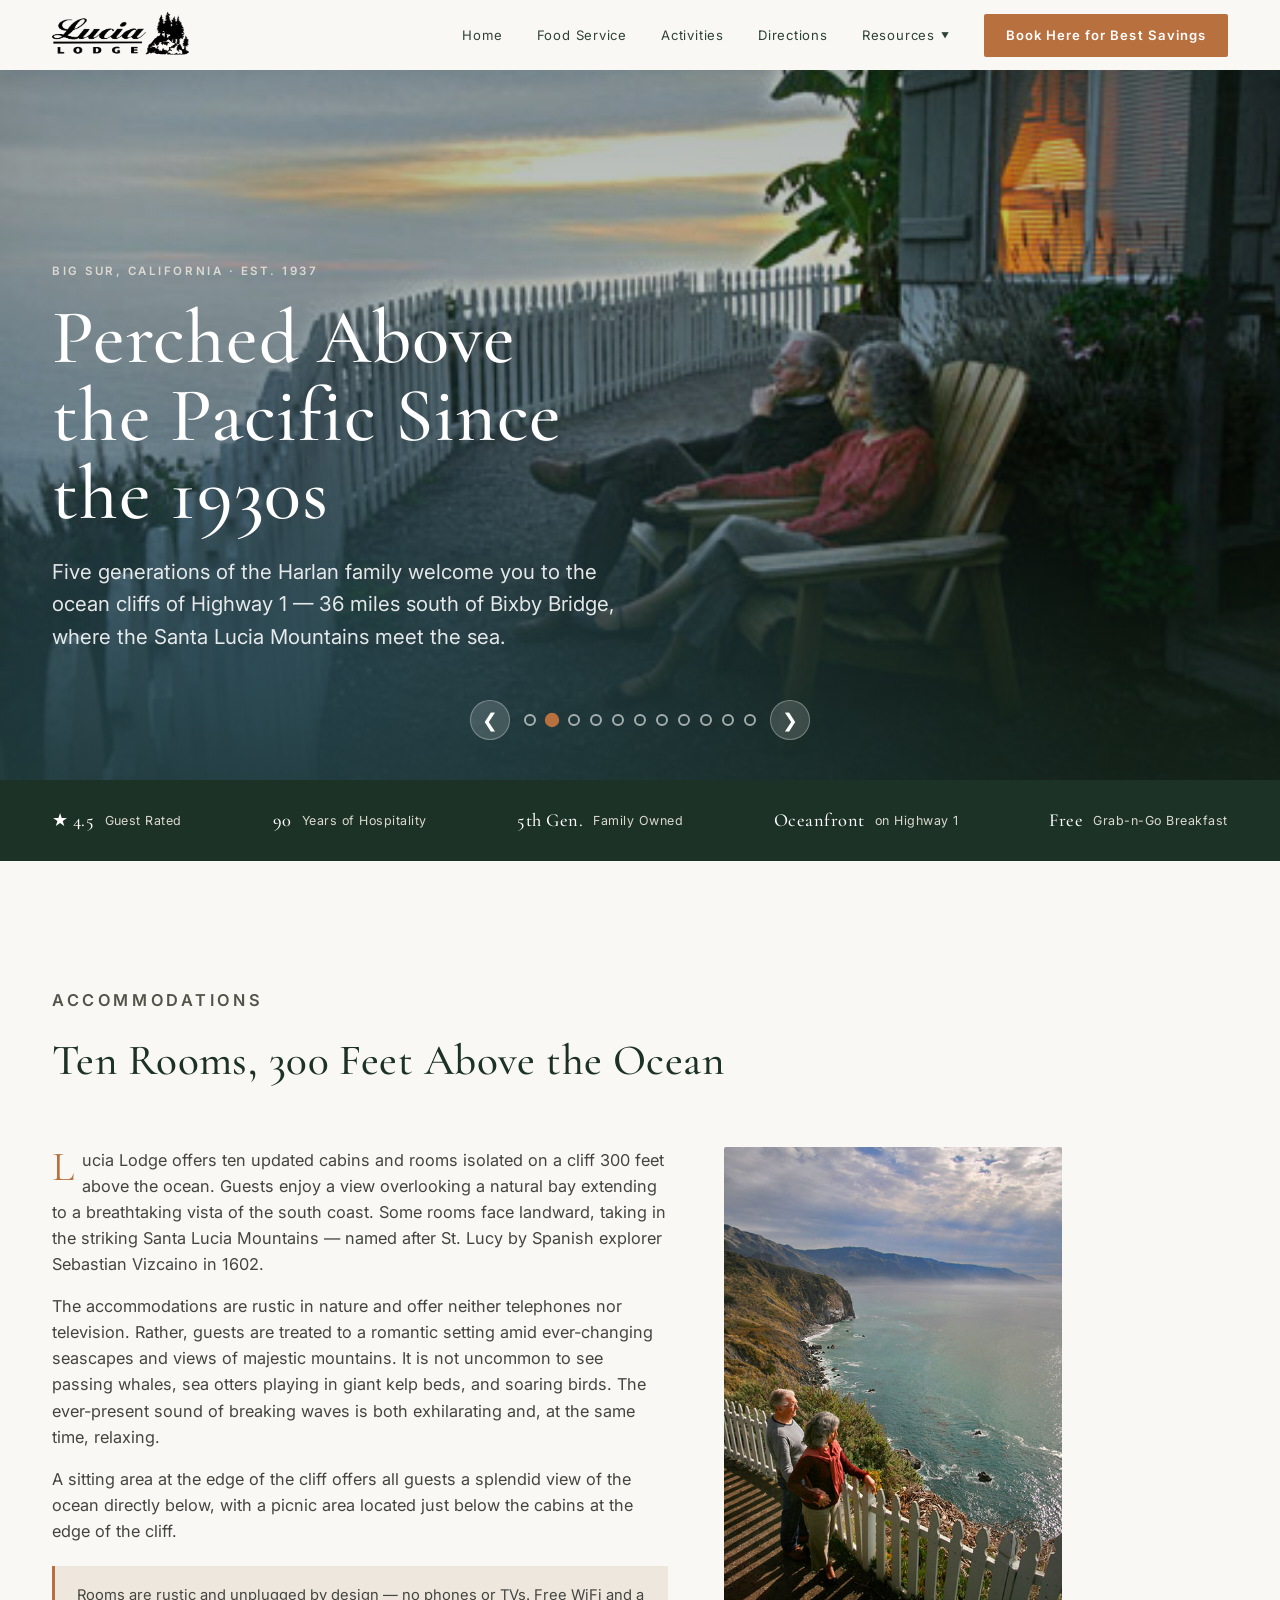
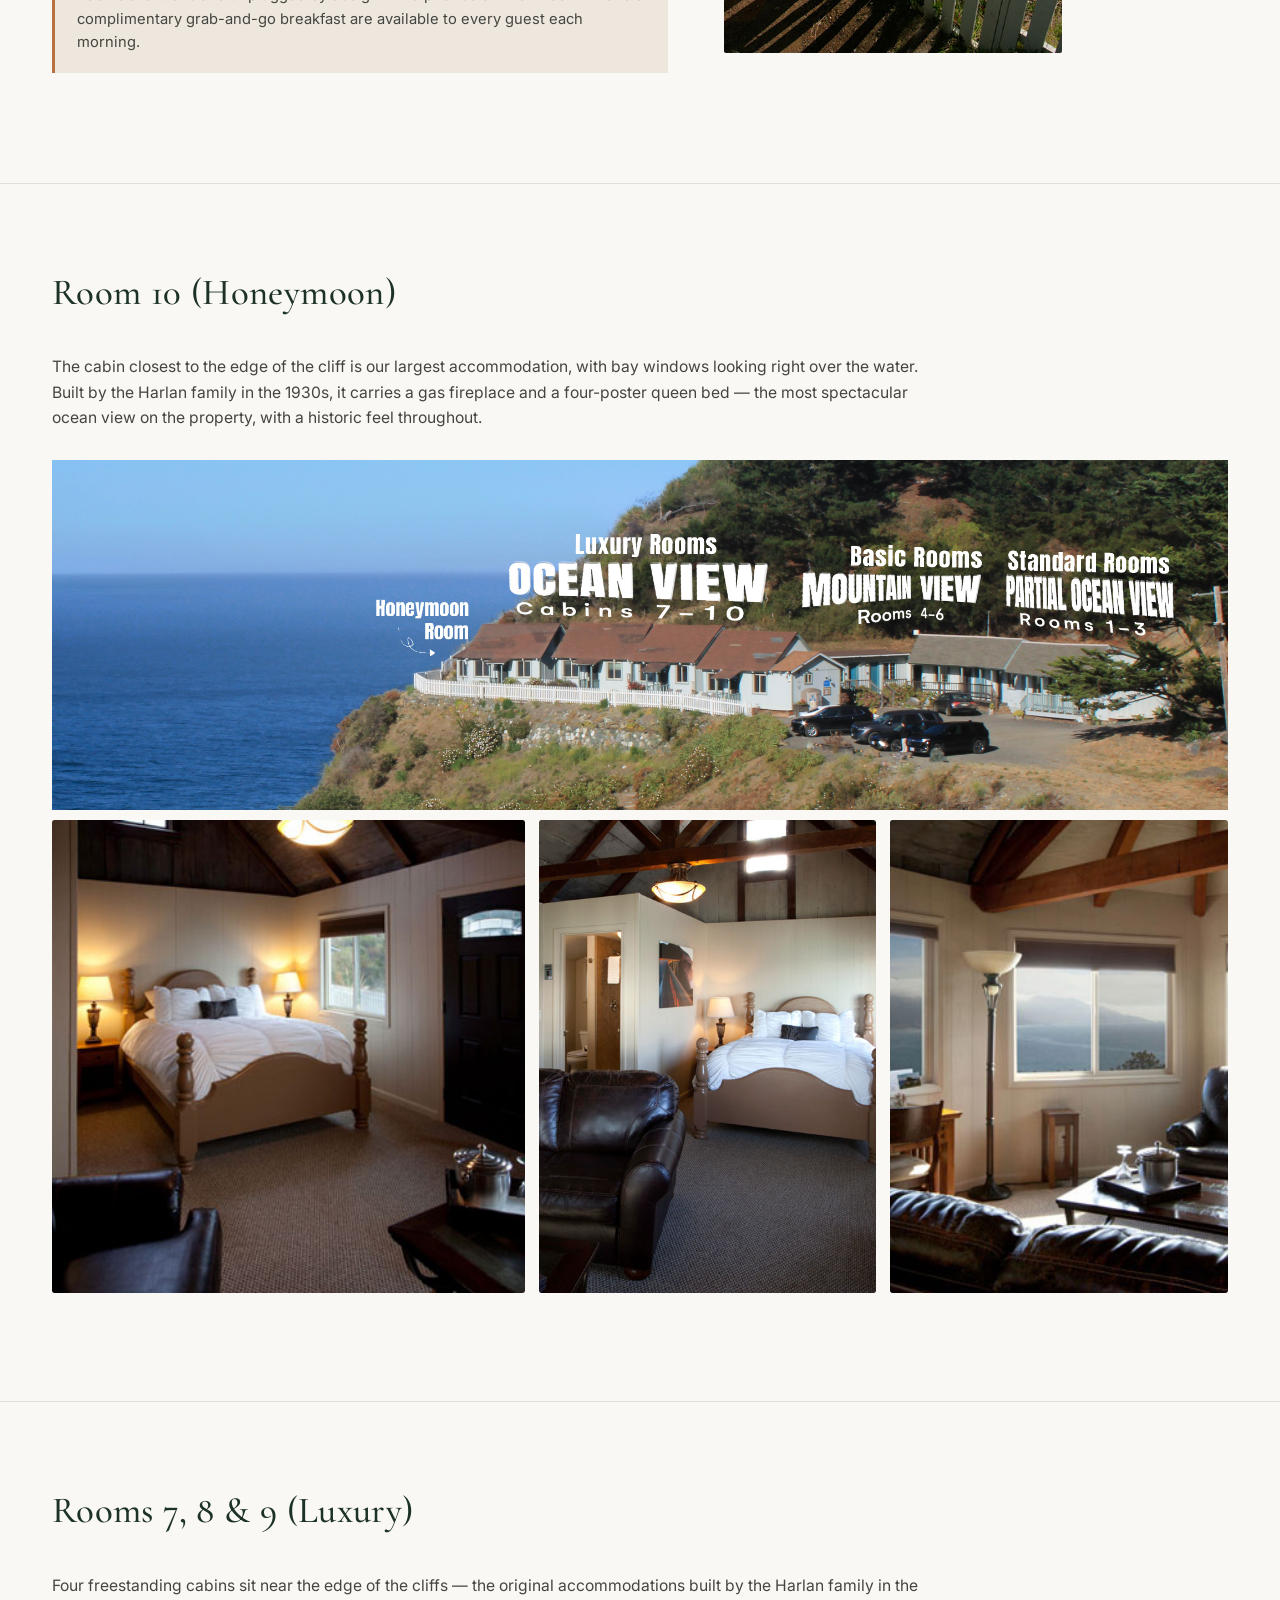
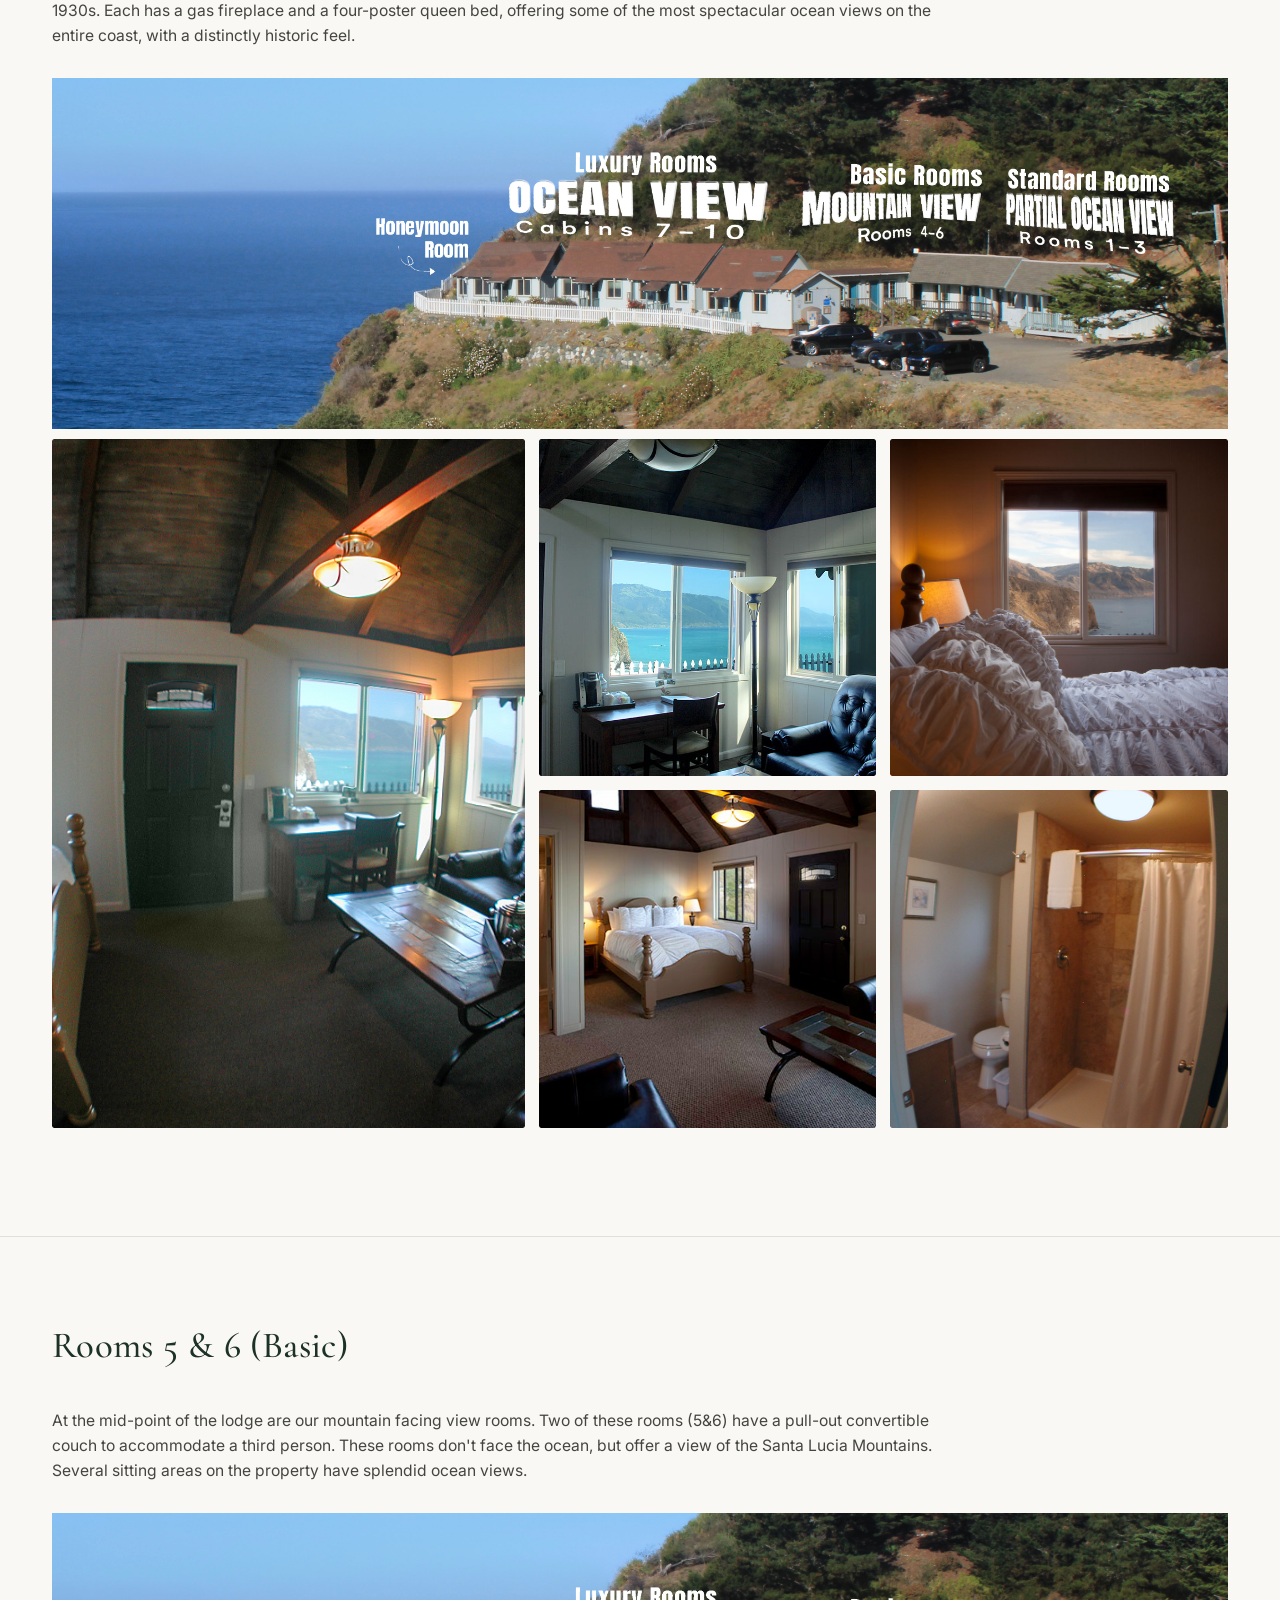
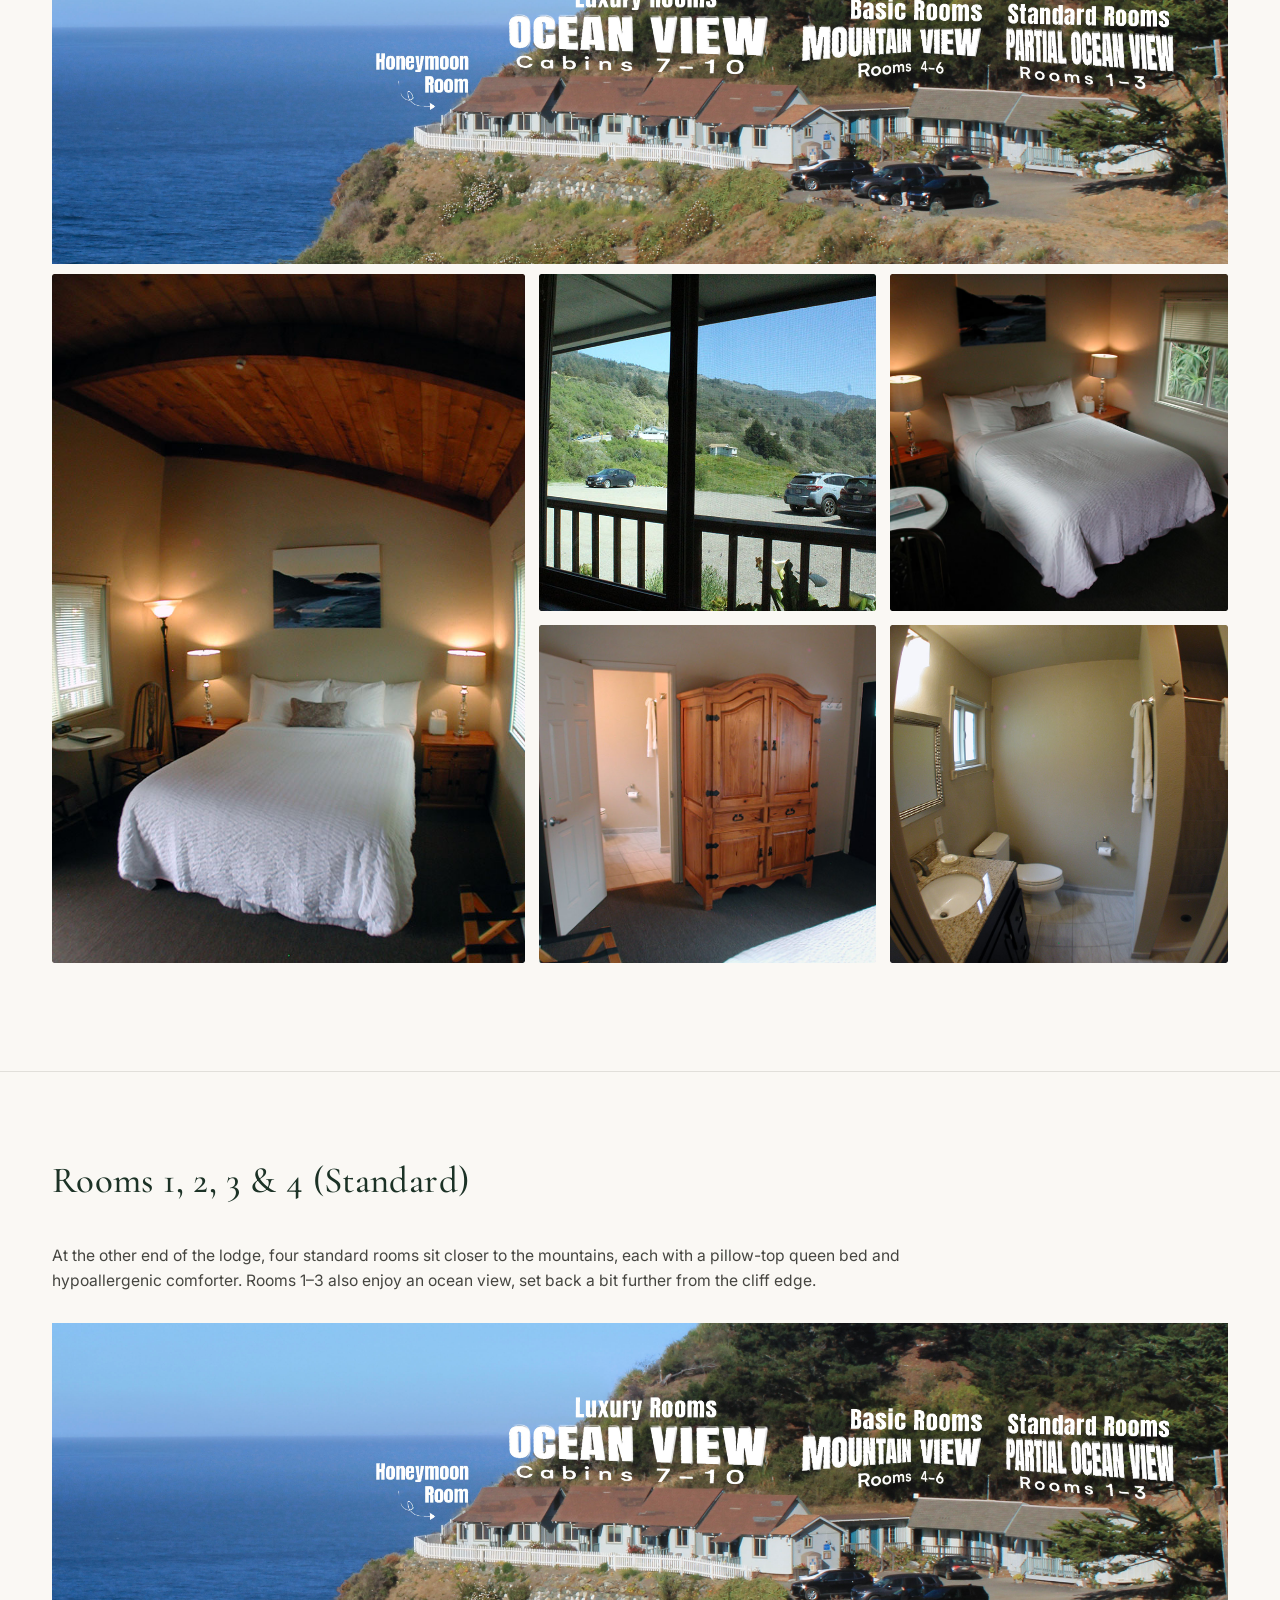
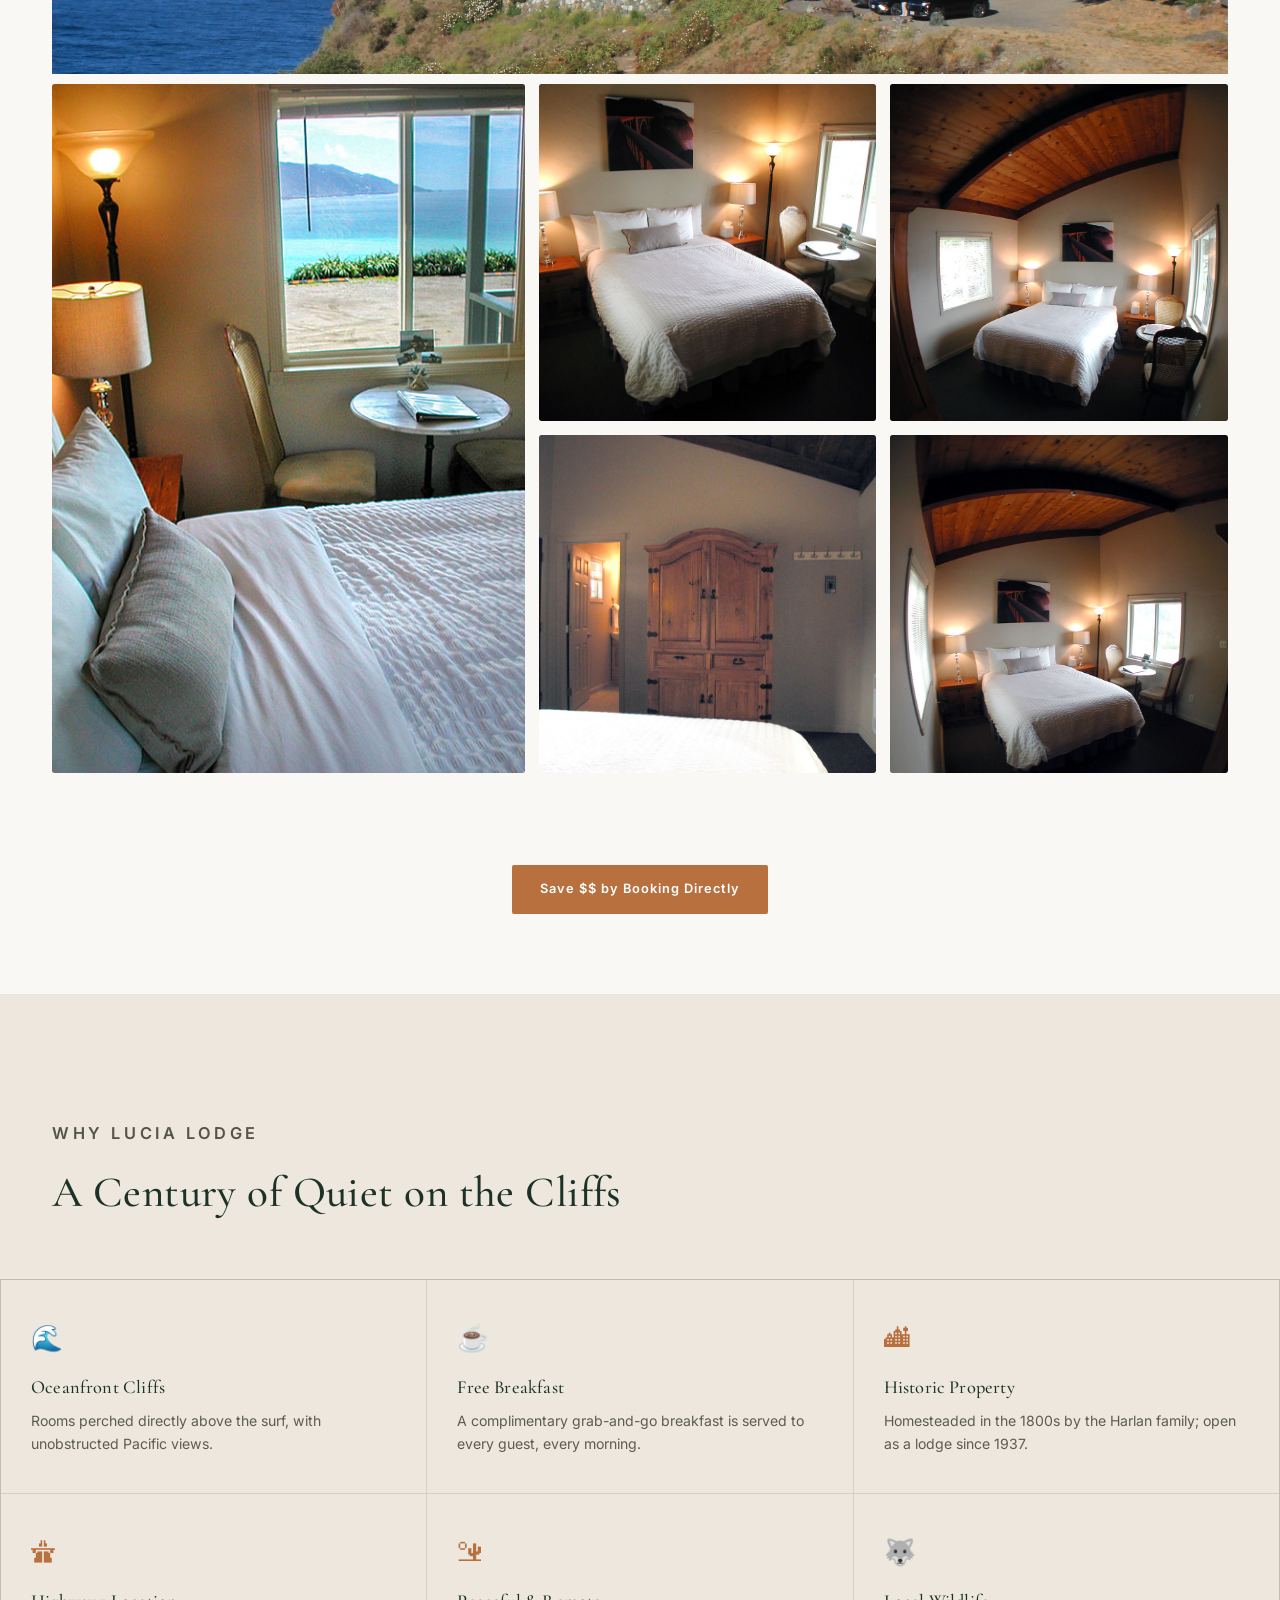
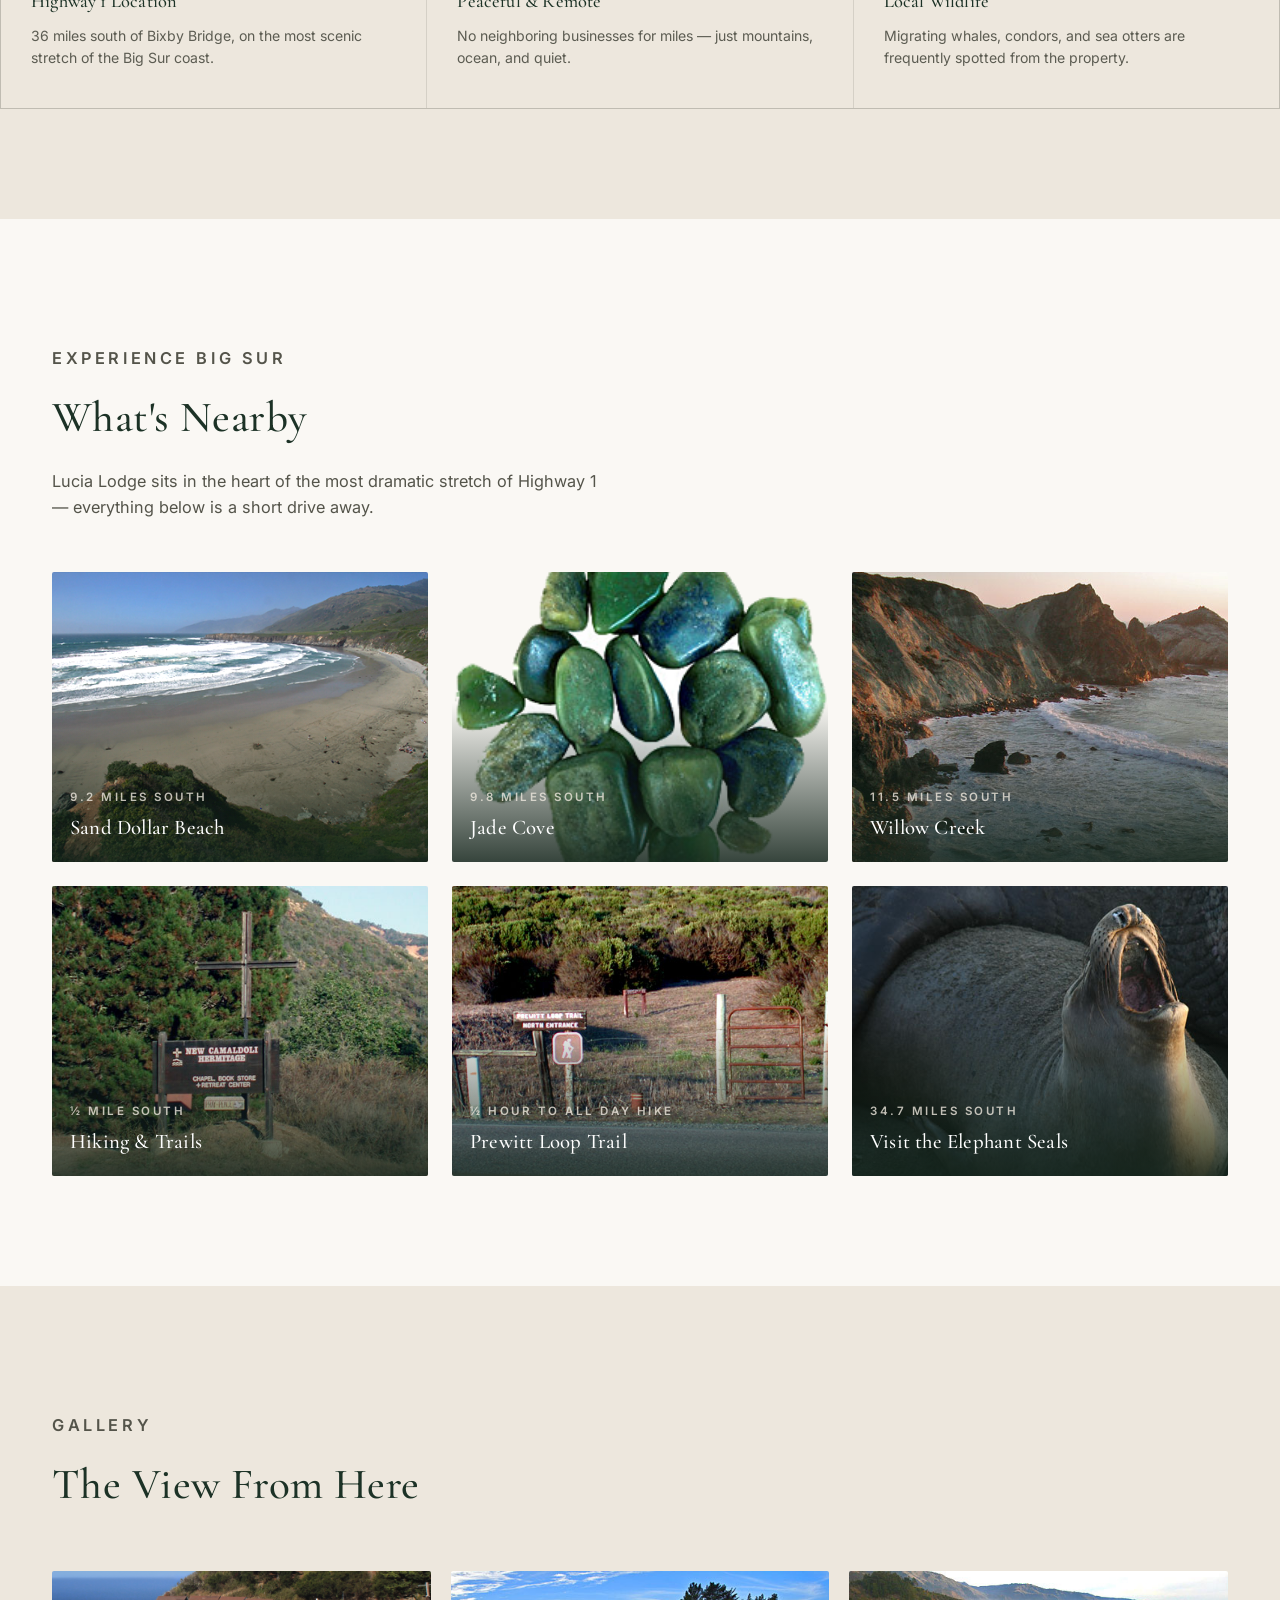
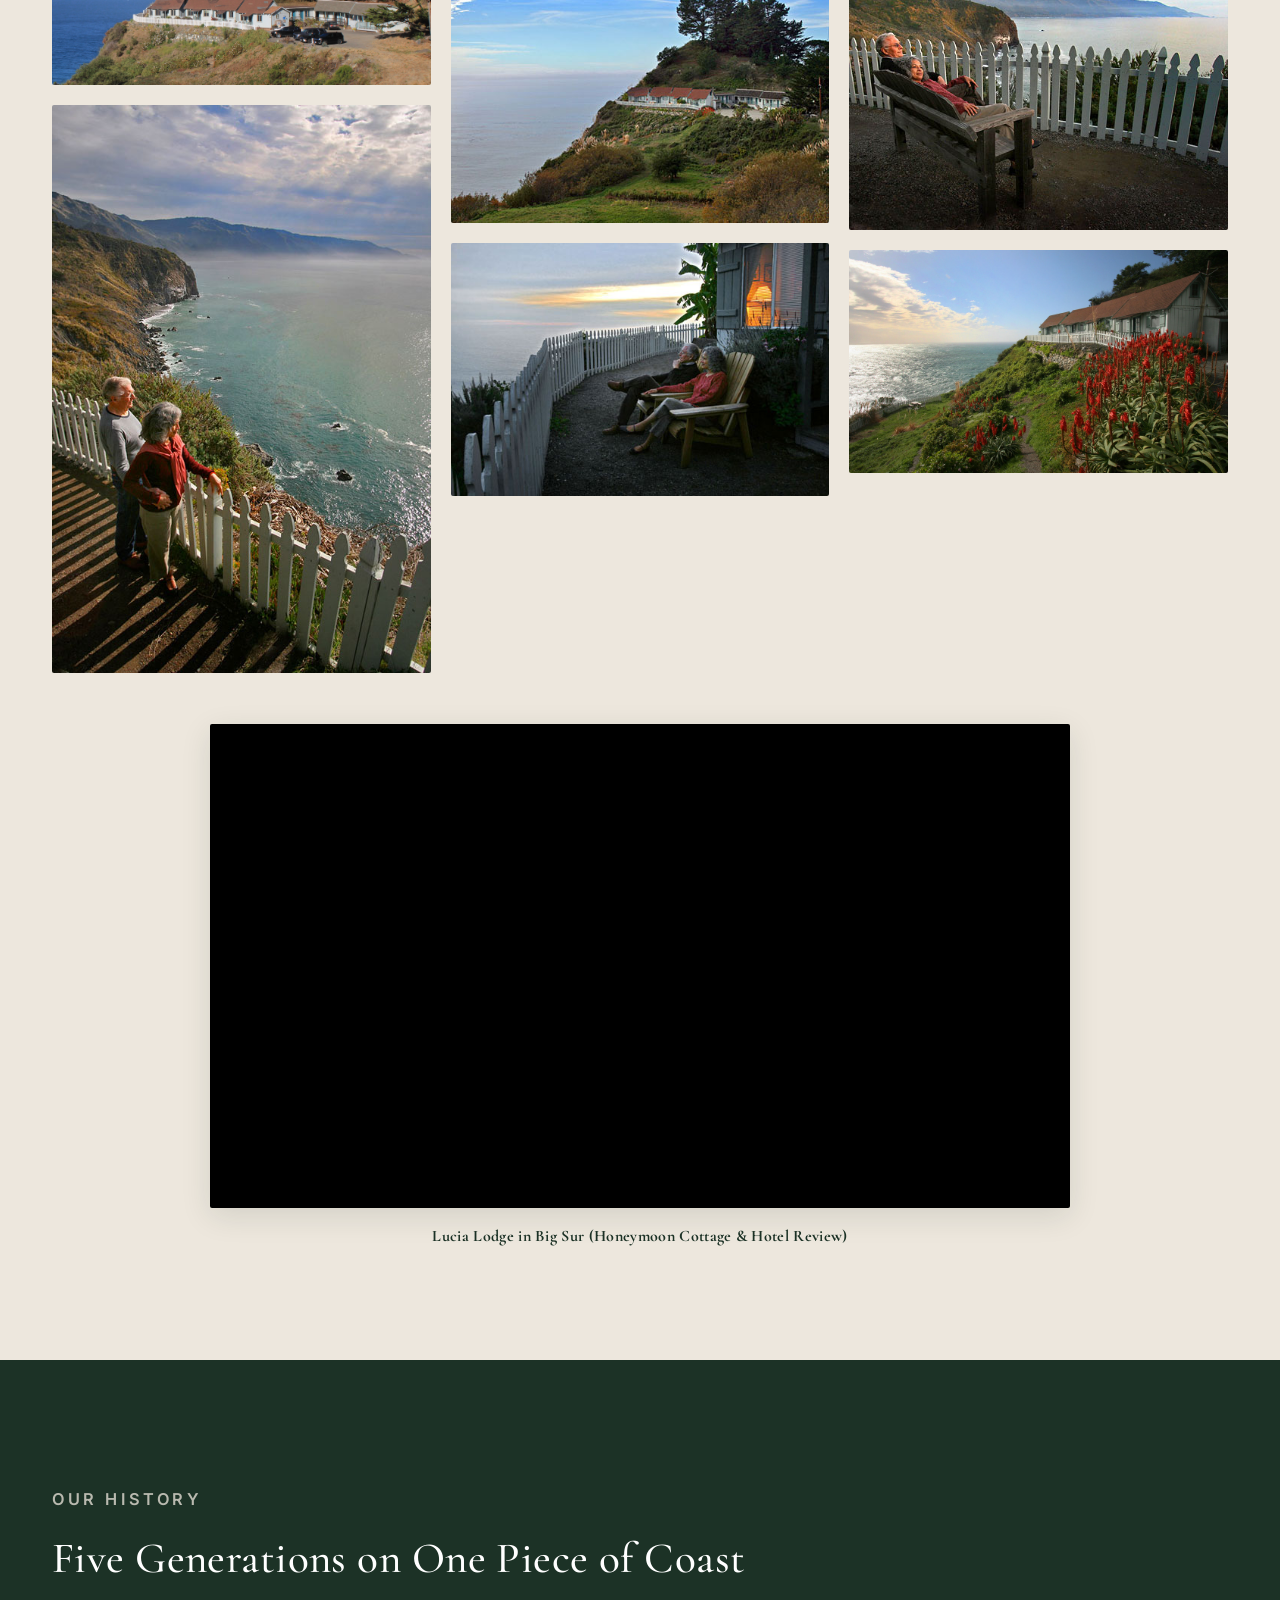
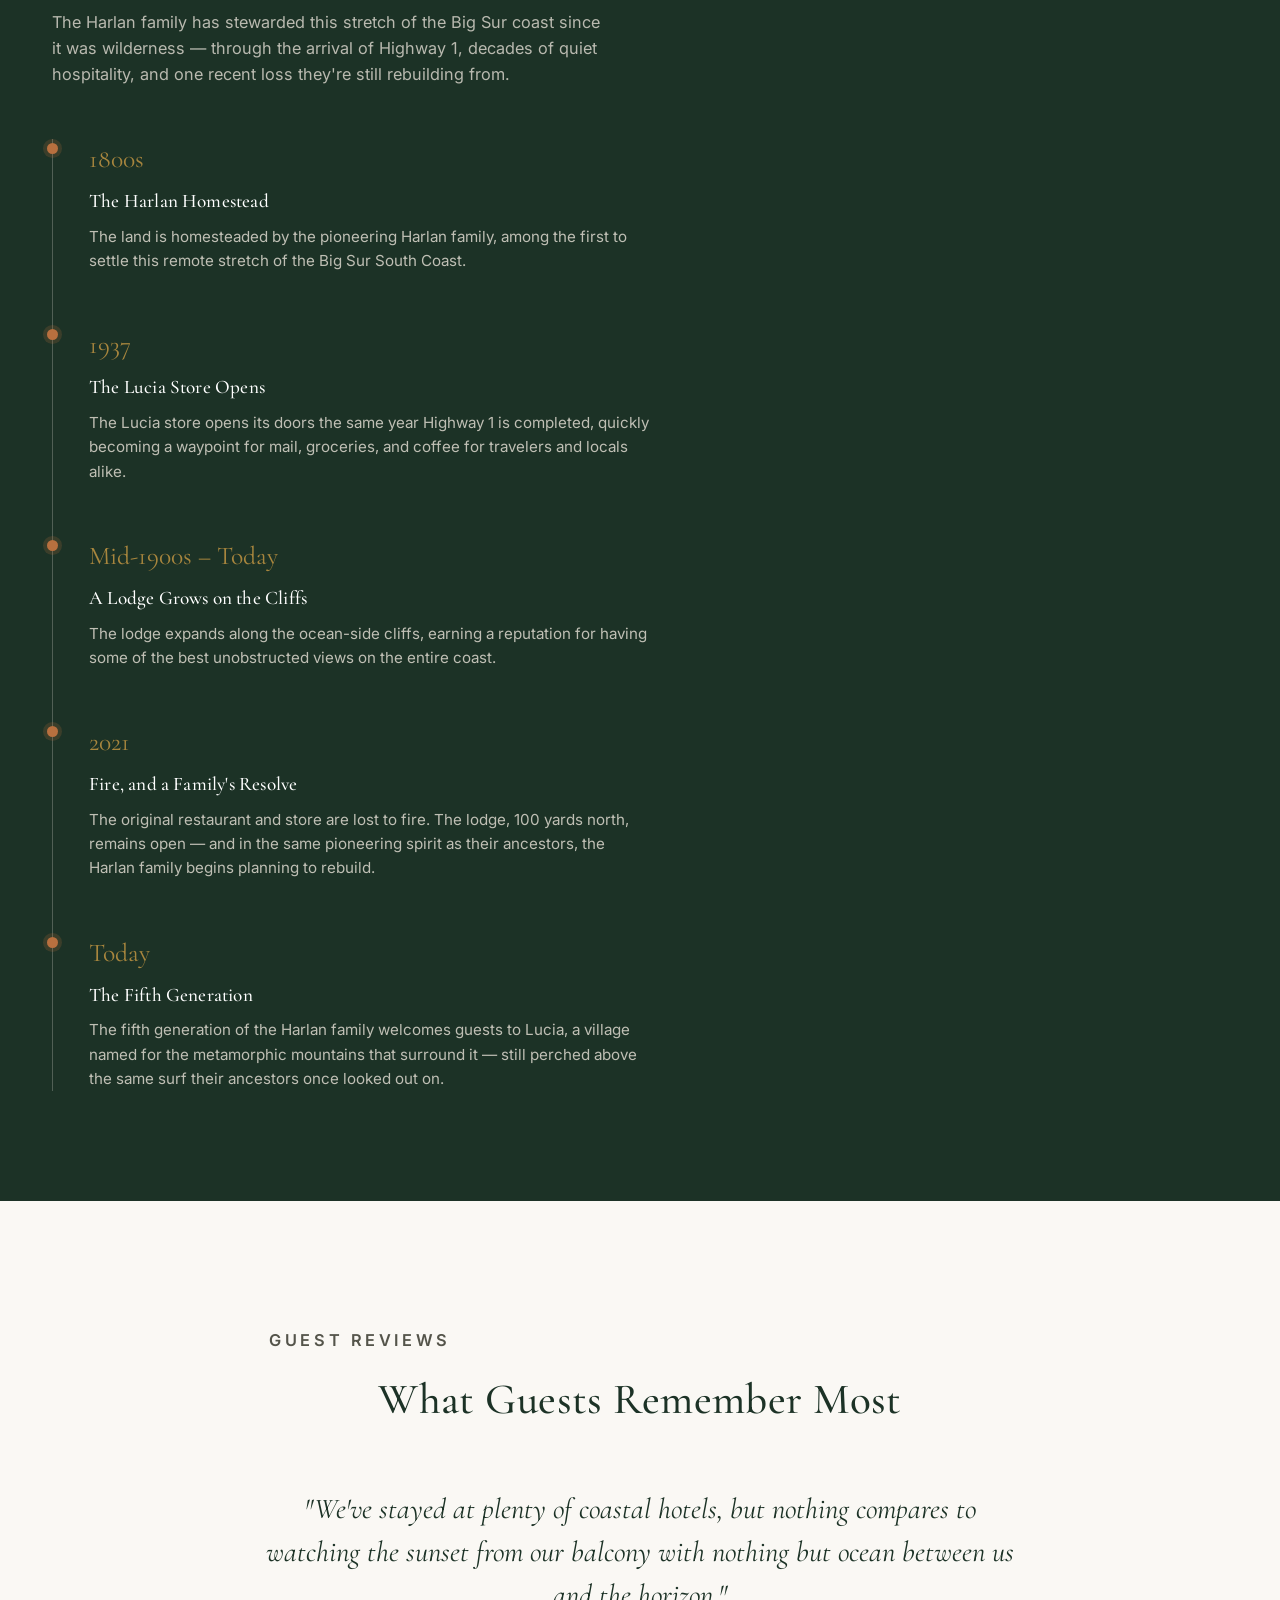
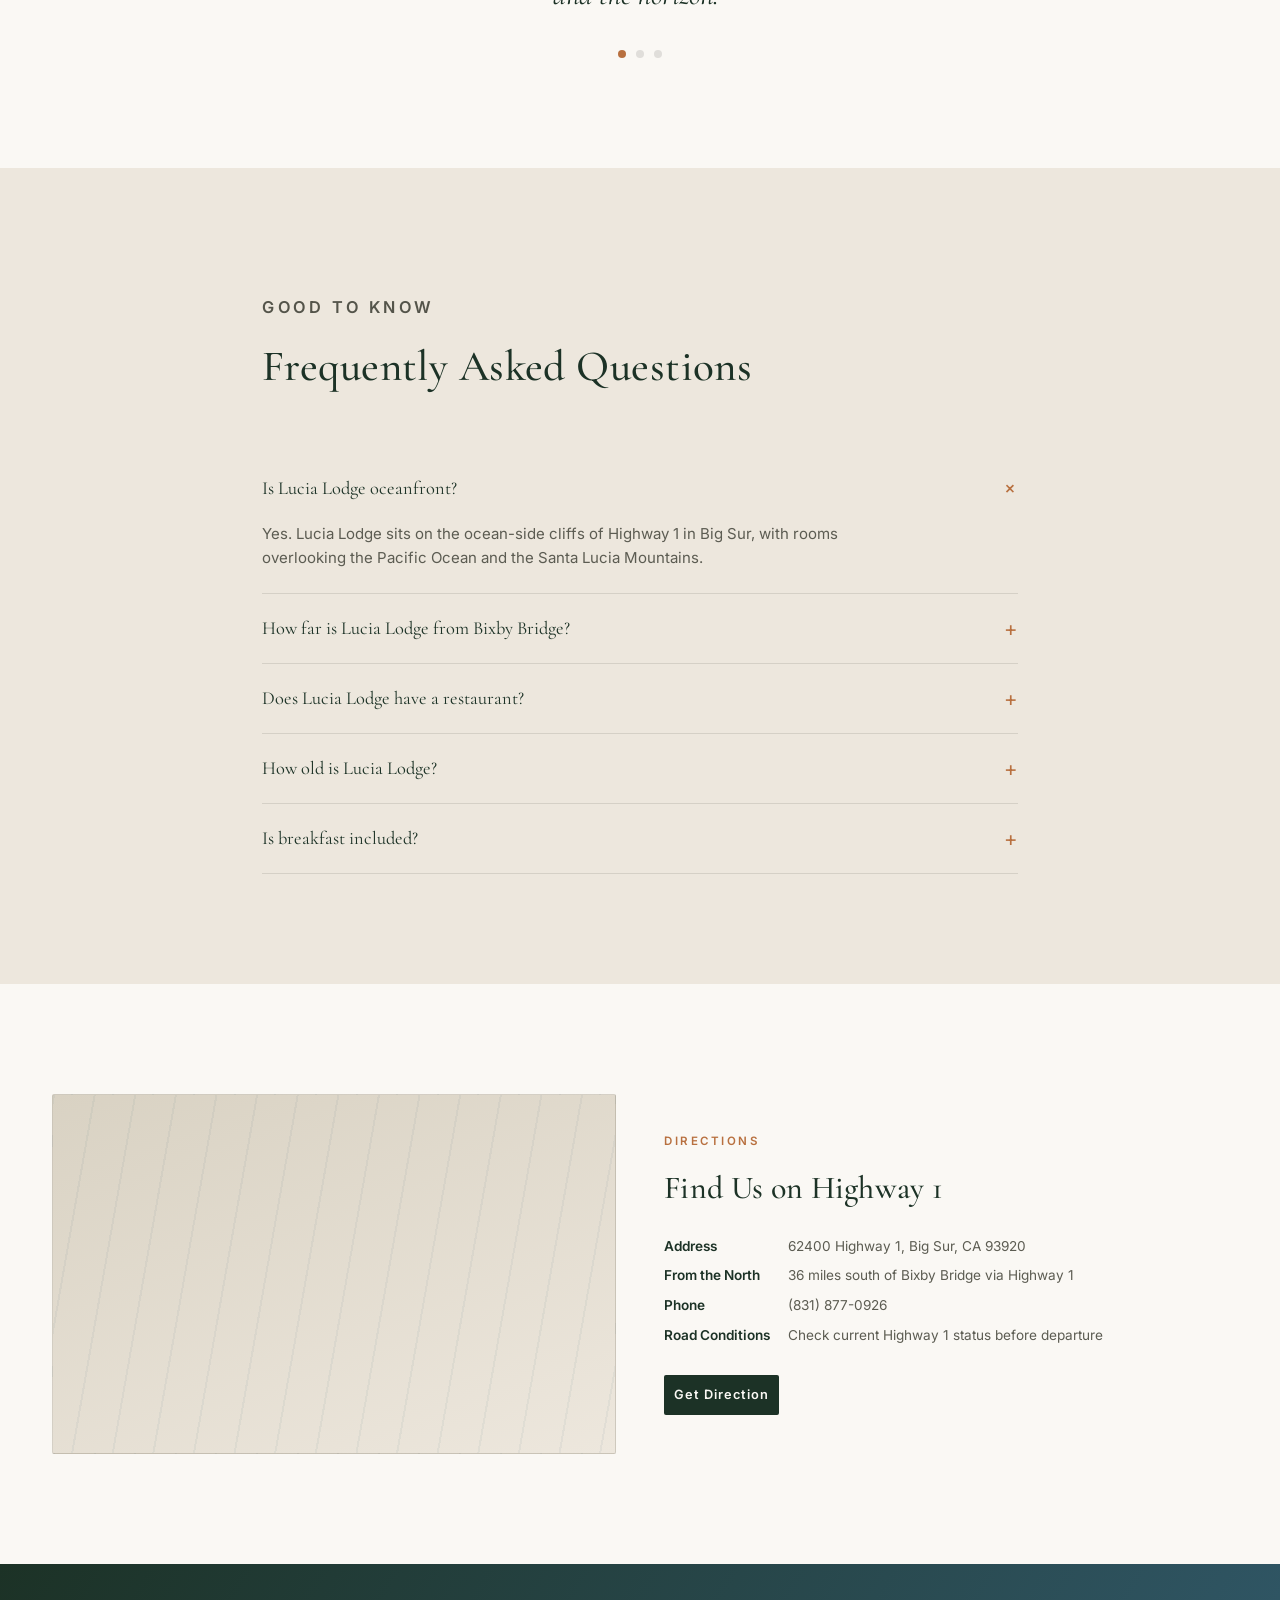
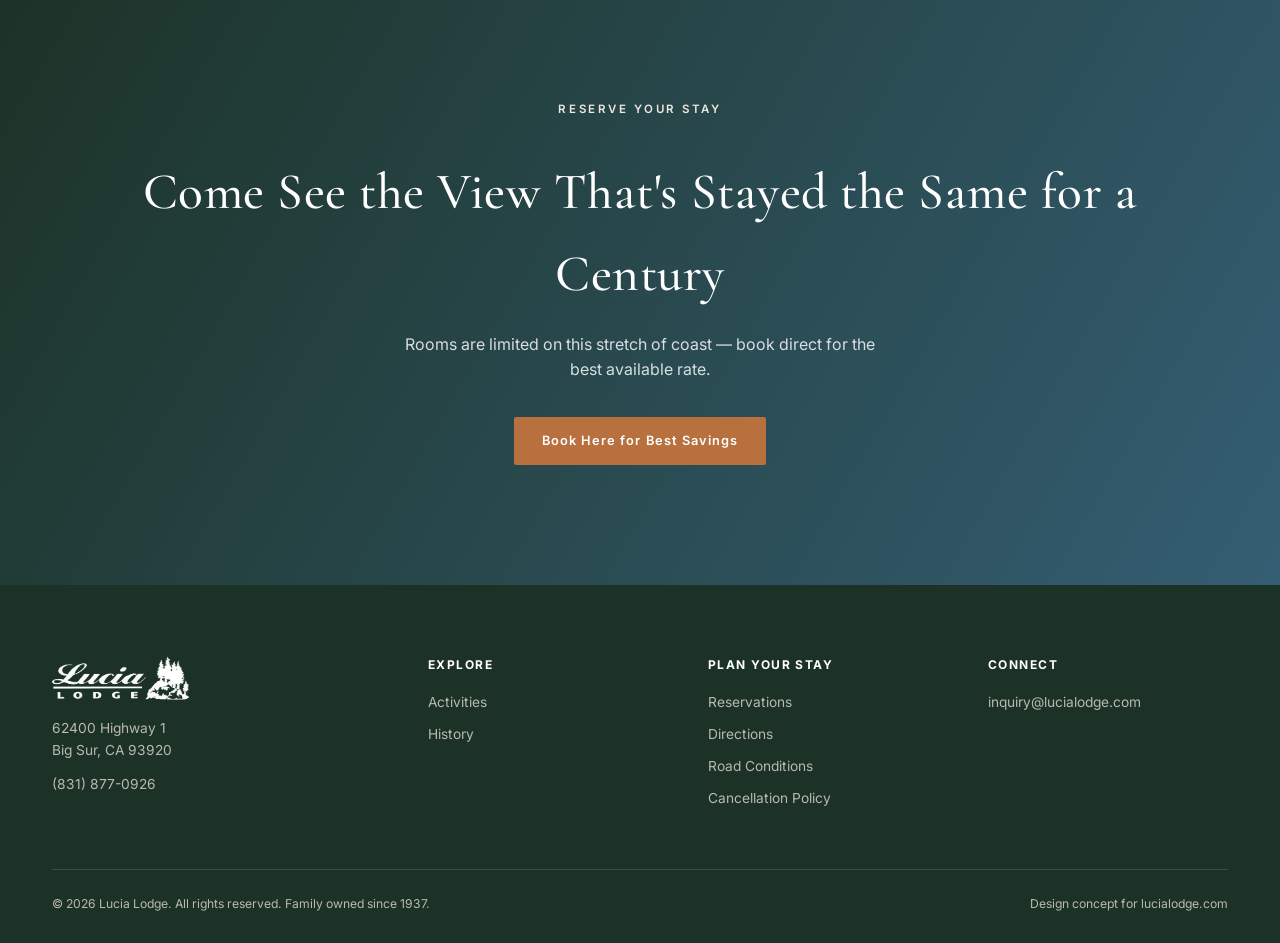
==== index.html @ 31231b56 "Carosel Image Extended" ====
<!DOCTYPE html>
<html lang="en">
<head>
<meta charset="UTF-8">
<meta name="viewport" content="width=device-width, initial-scale=1.0">
<title>Lucia Lodge | Historic Oceanfront Lodging on Big Sur's Highway 1</title>
<meta name="description" content="Lucia Lodge has perched above the Pacific on California's Big Sur coast since the 1800s. Five generations of the Harlan family welcome you to an oceanfront lodge 36 miles south of Bixby Bridge, with free grab-and-go breakfast and the best views on Highway 1.">
<link rel="canonical" href="https://lucialodge.com/">
<link rel="icon" type="image/x-icon" href="media/home/favicon.ico">
<link rel="icon" type="image/x-icon" href="media/home/favicon.ico">

<!-- Open Graph -->
<meta property="og:type" content="website">
<meta property="og:title" content="Lucia Lodge | Historic Oceanfront Lodging on Big Sur's Highway 1">
<meta property="og:description" content="Five generations of the Harlan family. One unbroken view of the Big Sur coast since the 1800s.">
<meta property="og:url" content="https://lucialodge.com/">
<meta property="og:site_name" content="Lucia Lodge">

<!-- Twitter -->
<meta name="twitter:card" content="summary_large_image">
<meta name="twitter:title" content="Lucia Lodge | Historic Oceanfront Lodging on Big Sur's Highway 1">
<meta name="twitter:description" content="Five generations of the Harlan family. One unbroken view of the Big Sur coast since the 1800s.">

<link rel="preconnect" href="https://fonts.googleapis.com">
<link rel="preconnect" href="https://fonts.gstatic.com" crossorigin>
<link href="https://fonts.googleapis.com/css2?family=Cormorant+Garamond:ital,wght@0,400;0,500;0,600;1,400&family=Inter:wght@400;500;600&display=swap" rel="stylesheet">

<!-- Structured data: Hotel -->
<script type="application/ld+json">
{
  "@context": "https://schema.org",
  "@type": "Hotel",
  "name": "Lucia Lodge",
  "description": "Historic oceanfront lodge on California's Big Sur coast, family-owned by the Harlan family since the 1800s, 36 miles south of Bixby Bridge on Highway 1.",
  "url": "https://lucialodge.com/",
  "telephone": "+1-831-877-0926",
  "priceRange": "$$$",
  "starRating": { "@type": "Rating", "ratingValue": "4.5" },
  "address": {
    "@type": "PostalAddress",
    "streetAddress": "62400 Highway 1",
    "addressLocality": "Big Sur",
    "addressRegion": "CA",
    "postalCode": "93920",
    "addressCountry": "US"
  },
  "geo": { "@type": "GeoCoordinates", "latitude": 36.0089, "longitude": -121.4739 },
  "amenityFeature": [
    { "@type": "LocationFeatureSpecification", "name": "Free Grab-and-Go Breakfast", "value": true },
    { "@type": "LocationFeatureSpecification", "name": "Ocean View Rooms", "value": true },
    { "@type": "LocationFeatureSpecification", "name": "Free WiFi", "value": true }
  ]
}
</script>

<!-- Structured data: LocalBusiness -->
<script type="application/ld+json">
{
  "@context": "https://schema.org",
  "@type": "LodgingBusiness",
  "name": "Lucia Lodge",
  "image": "https://lucialodge.com/og-image.jpg",
  "telephone": "+1-831-877-0926",
  "address": {
    "@type": "PostalAddress",
    "streetAddress": "62400 Highway 1",
    "addressLocality": "Big Sur",
    "addressRegion": "CA",
    "postalCode": "93920",
    "addressCountry": "US"
  },
  "foundingDate": "1937"
}
</script>

<!-- Structured data: FAQ -->
<script type="application/ld+json">
{
  "@context": "https://schema.org",
  "@type": "FAQPage",
  "mainEntity": [
    {
      "@type": "Question",
      "name": "Is Lucia Lodge oceanfront?",
      "acceptedAnswer": { "@type": "Answer", "text": "Yes. Lucia Lodge sits on the ocean-side cliffs of Highway 1 in Big Sur, with rooms overlooking the Pacific Ocean and the Santa Lucia Mountains." }
    },
    {
      "@type": "Question",
      "name": "How far is Lucia Lodge from Bixby Bridge?",
      "acceptedAnswer": { "@type": "Answer", "text": "Lucia Lodge is approximately 36 miles south of Bixby Bridge along Highway 1, one of the most scenic stretches of the Big Sur coast." }
    },
    {
      "@type": "Question",
      "name": "Does Lucia Lodge have a restaurant?",
      "acceptedAnswer": { "@type": "Answer", "text": "Lucia Lodge's original restaurant and general store were lost to fire in late 2021. The lodge itself, located just north of the former restaurant site, remains open and offers a complimentary grab-and-go breakfast each morning." }
    },
    {
      "@type": "Question",
      "name": "How old is Lucia Lodge?",
      "acceptedAnswer": { "@type": "Answer", "text": "The land was homesteaded by the Harlan family in the 1800s. The Lucia store opened in 1937 alongside Highway 1, and the property is now stewarded by the fifth generation of the Harlan family." }
    },
    {
      "@type": "Question",
      "name": "Is breakfast included at Lucia Lodge?",
      "acceptedAnswer": { "@type": "Answer", "text": "Yes, a complimentary grab-and-go breakfast is offered to all guests each morning." }
    }
  ]
}
</script>

<!-- Structured data: Breadcrumb -->
<script type="application/ld+json">
{
  "@context": "https://schema.org",
  "@type": "BreadcrumbList",
  "itemListElement": [
    { "@type": "ListItem", "position": 1, "name": "Home", "item": "https://lucialodge.com/" }
  ]
}
</script>

<style>
  :root{
    --forest:#284734;
    --forest-deep:#1c3226;
    --ocean:#345E73;
    --sand:#EDE7DD;
    --cream:#FAF8F4;
    --copper:#B8703F;
    --gold:#A8863E;
    --ink:#2A2A24;
    --line: rgba(42,42,36,0.12);
    --serif: 'Cormorant Garamond', Georgia, serif;
    --sans: 'Inter', -apple-system, BlinkMacSystemFont, sans-serif;
    --max: 1240px;
    --radius: 2px;
  }

  *{ box-sizing:border-box; margin:0; padding:0; }
  html{ scroll-behavior:smooth; }
  @media (prefers-reduced-motion: reduce){
    html{ scroll-behavior:auto; }
    *{ animation-duration:0.001ms !important; animation-iteration-count:1 !important; transition-duration:0.001ms !important; }
  }

  body{
    font-family:var(--sans);
    color:var(--ink);
    background:var(--cream);
    line-height:1.6;
    -webkit-font-smoothing:antialiased;
    padding-top: 60px; /* Space for fixed navbar */
  }

  img{ max-width:100%; display:block; }
  a{ color:inherit; text-decoration:none; }
  ul{ list-style:none; }
  button{ font-family:inherit; cursor:pointer; }

  :focus-visible{
    outline: 2px solid var(--copper);
    outline-offset: 3px;
  }

  h1,h2,h3,h4{
    font-family:var(--serif);
    font-weight:500;
    color:var(--forest-deep);
    letter-spacing:0.01em;
  }

  .eyebrow{
    font-family:var(--sans);
    font-size:0.72rem;
    letter-spacing:0.22em;
    text-transform:uppercase;
    color:var(--copper);
    font-weight:600;
  }

  .wrap{ max-width:var(--max); margin:0 auto; padding:0 32px; }
  @media (max-width:640px){ .wrap{ padding:0 20px; } }

  section{ position:relative; }

  /* ============ NAV ============ */
  /* header.site-nav{
    position:fixed; 
    top:0; 
    left:0; 
    right:0; 
    z-index:50;
    padding:14px 0;
    background:var(--cream);
    box-shadow:0 2px 24px rgba(28,50,38,0.08);
    transition: background 0.35s ease, box-shadow 0.35s ease, padding 0.35s ease;
  }
  header.site-nav .wrap{
    display:flex; 
    align-items:center; 
    justify-content:space-between;
  }
  .logo{
    font-family:var(--serif);
    font-size:1.6rem;
    color:var(--forest-deep);
    letter-spacing:0.04em;
    transition:color 0.35s ease;
    display:flex; 
    flex-direction:column; 
    line-height:1;
  }
  .logo span{
    font-family:var(--sans);
    font-size:0.58rem;
    letter-spacing:0.35em;
    font-weight:500;
    margin-top:4px;
    color:var(--ocean);
    transition:color 0.35s ease;
  }
  .nav-links{ 
    display:flex; 
    align-items:center; 
    gap:34px; 
  }
  .nav-links a{
    font-size:0.82rem;
    letter-spacing:0.06em;
    color:var(--forest-deep);
    transition:color 0.35s ease, opacity 0.2s ease;
    opacity:0.92;
  }
  .nav-links a:hover{ 
    opacity:1; 
    color:var(--copper);
  }
  .nav-links a.book-btn{
    background:var(--copper);
    color:#fff !important;
    padding:11px 22px;
    border-radius:var(--radius);
    letter-spacing:0.08em;
    font-weight:600;
    opacity:1;
  }
  .nav-links a.book-btn:hover{ 
    background:#a05f34; 
    color:#fff !important;
  }

  .nav-toggle{
    display:none;
    background:none; 
    border:none; 
    color:var(--forest-deep);
    font-size:1.6rem; 
    line-height:1;
  }

  @media (max-width:920px){
    .nav-links{
      position:fixed; 
      top:0; 
      right:0; 
      height:100vh; 
      width:min(320px,80vw);
      background:var(--forest-deep); 
      flex-direction:column; 
      justify-content:center;
      align-items:flex-start; 
      gap:26px; 
      padding:40px;
      transform:translateX(100%); 
      transition:transform 0.4s ease;
    }
    .nav-links.open{ 
      transform:translateX(0); 
    }
    .nav-links a{ 
      color:var(--sand) !important; 
      font-size:1rem; 
    }
    .nav-toggle{ 
      display:block; 
      z-index:60; 
    }
  } */

  /* ============ HERO SLIDER ============ */
  .hero{
    height:80vh; 
    min-height:600px;
    display:flex; 
    align-items:flex-end;
    position:relative; 
    overflow:hidden;
  }
  
  .hero-slides {
    position: absolute;
    inset: 0;
    display: flex;
    transition: transform 0.8s ease-in-out;
  }
  
  .hero-slide {
    min-width: 100%;
    height: 100%;
    background-size: cover;
    background-position: center;
    position: relative;
  }
  
  .hero-slide::before {
    content: "";
    position: absolute;
    inset: 0;
    background:
      radial-gradient(ellipse at 20% 85%, rgba(52,94,115,0.55), transparent 60%),
      linear-gradient(0deg, rgba(20,37,28,0.85) 0%, rgba(20,37,28,0.15) 45%, rgba(20,37,28,0.35) 100%);
  }
  
  /* .hero-slide:nth-child(1) {
    background-image: url("media/home/slider/1-lucia-lodge-cabins-1-10.jpg");
  } */
  
  .hero-slide:nth-child(1) {
    background-image: url("media/home/slider/2-lucia-lodge-ocean-view-cabins-6-10.jpg");
  }
  
  .hero-slide:nth-child(2) {
    background-image: url("media/images/Exterior-building/lucia-lodge-ocean-view-accommodation.jpg");
  }
  /* .hero-slide:nth-child(3) {
    background-image: url("media/home/slider/4-honeymoon-1.png");
  } */
  .hero-slide:nth-child(3) {
    background-image: url("media/home/view-from/1.lodge-coastal-cabins-highway-1.jpg");
    /* background-image: url("media/home/slider/5-honeymoon-3.png"); */
  }
  .hero-slide:nth-child(4) {
    background-image: url("media/home/slider/6-oceanview-3.png");
  }
  .hero-slide:nth-child(5) {
    background-image: url("media/home/slider/7-oceanview-2.png");
  }
  .hero-slide:nth-child(6) {
    background-image: url("media/images/Room8-Interior/room8-bedroom-seating-area-ocean-view.jpg");
  }
  .hero-slide:nth-child(7) {
    background-image: url("media/images/Room9-Interior/room9-bedroom-exposed-beam-ceiling.jpg");
  }
  .hero-slide:nth-child(8) {
    background-image: url("media//images/Room10-Interior/room10-lounge-area-ocean-view.jpg");
  }
 .hero-slide:nth-child(9) {
    background-image: url("media/images/Room1-Interior/lucia-lodge-room-1-ocean-view-bedroom.jpg");
  }
  .hero-slide:nth-child(10) {
    background-image: url("media/images/Room2-Interior/room2-lucia-lodge-ocean-view-bedroom-big-sur.jpg");
  } 
  .hero-slide:nth-child(11) {
    background-image: url("media/images/Room7-Interior/room7-bedroom-open-beam-vaulted-ceiling.jpg");
  } 
  /* Fallback if images don't exist */
  /* .hero-slide:nth-child(2) {
    background-color: var(--ocean);
  }
  .hero-slide:nth-child(3) {
    background-color: var(--forest);
  } */

  .hero-content{
    position:relative; 
    z-index:2; 
    color:#fff;
    padding:0 32px 90px; 
    max-width:var(--max); 
    margin:0 auto; 
    width:100%;
  }
  .hero-content .eyebrow{ 
    color:var(--sand); 
    opacity:0.85; 
  }
  .hero h1{
    color:#fff; 
    font-size:clamp(2.6rem, 6vw, 5.2rem);
    font-weight:500; 
    line-height:1.02; 
    margin:18px 0 22px;
    max-width:15ch;
  }
  .hero p.sub{
    font-size:clamp(1.05rem,1.6vw,1.3rem);
    max-width:46ch; 
    color:rgba(255,255,255,0.88);
    font-weight:400; 
    margin-bottom:36px;
  }

  /* Slider controls */
  .slider-controls {
    position: absolute;
    bottom: 40px;
    left: 50%;
    transform: translateX(-50%);
    z-index: 10;
    display: flex;
    gap: 14px;
    align-items: center;
  }
  
  .slider-dots {
    display: flex;
    gap: 10px;
  }
  
  .slider-dot {
    width: 12px;
    height: 12px;
    border-radius: 50%;
    border: 2px solid rgba(255,255,255,0.6);
    background: transparent;
    padding: 0;
    cursor: pointer;
    transition: all 0.3s ease;
  }
  
  .slider-dot.active {
    background: var(--copper);
    border-color: var(--copper);
    transform: scale(1.2);
  }
  
  .slider-dot:hover {
    transform: scale(1.2);
  }
  
  .slider-btn {
    background: rgba(255,255,255,0.15);
    border: 1px solid rgba(255,255,255,0.3);
    color: #fff;
    width: 40px;
    height: 40px;
    border-radius: 50%;
    font-size: 1.2rem;
    cursor: pointer;
    transition: all 0.3s ease;
    display: flex;
    align-items: center;
    justify-content: center;
  }
  
  .slider-btn:hover {
    background: rgba(255,255,255,0.3);
    transform: scale(1.1);
  }
  
  /* .scroll-cue{
    position:absolute; 
    bottom:28px; 
    right:32px; 
    z-index:5;
    color:rgba(255,255,255,0.7); 
    font-size:0.68rem; 
    letter-spacing:0.2em;
    writing-mode:vertical-rl; 
    display:flex; 
    align-items:center; 
    gap:10px;
  }
  .scroll-cue::after{ 
    content:""; 
    width:1px; 
    height:44px; 
    background:rgba(255,255,255,0.5); 
  }
  @media (max-width:640px){ 
    .scroll-cue{ display:none; } 
  } */

  /* ============ TRUST BAR ============ */
  .trust-bar{
    background:var(--forest-deep); 
    color:var(--sand);
    padding:26px 0;
  }
  .trust-bar .wrap{
    display:flex; 
    flex-wrap:wrap; 
    justify-content:space-between; 
    gap:18px;
  }
  .trust-item{
    display:flex; 
    align-items:center; 
    gap:10px;
    font-size:0.78rem; 
    letter-spacing:0.04em;
    color:rgba(237,231,221,0.92);
  }
  .trust-item strong{ 
    font-family:var(--serif); 
    font-size:1.15rem; 
    color:#fff; 
    font-weight:500; 
  }

  /* ============ SECTION HEADERS ============ */
  .section-head{ 
    margin-bottom:52px; 
  }
  .section-head h2{ 
    font-size:clamp(1.9rem,3.4vw,2.7rem); 
    margin-top:12px; 
  }
  .section-head p{ 
    margin-top:16px; 
    color:#54544a; 
    font-size:1.02rem; 
    max-width:56ch; 
  }
  .section-pad{ 
    padding:110px 0; 
  }
  @media (max-width:640px){ 
    .section-pad{ 
      padding:70px 0; 
    } 
  }



  /* ============ ROOMS ============ */
  .rooms-grid{
    display:grid; 
    grid-template-columns:repeat(3,1fr); 
    gap:28px;
  }
  @media (max-width:900px){ 
    .rooms-grid{ 
      grid-template-columns:1fr; 
    } 
  }
  .room-card{
    background:#fff; 
    border:1px solid var(--line); 
    border-radius:var(--radius);
    overflow:hidden; 
    transition:box-shadow 0.3s ease, transform 0.3s ease;
  }
  .room-card:hover{ 
    box-shadow:0 18px 40px rgba(28,50,38,0.12); 
    transform:translateY(-4px); 
  }
  .room-photo{
    height:230px; 
    position:relative; 
    overflow:hidden;
  }
  .room-photo img{ 
    width:100%; 
    height:100%; 
    object-fit:cover; 
    transition:transform 0.6s ease; 
  }
  .room-card:hover .room-photo img{ 
    transform:scale(1.06); 
  }
  .room-price-tag{
    position:absolute; 
    bottom:14px; 
    left:14px;
    background:rgba(28,50,38,0.85); 
    color:#fff;
    font-size:0.72rem; 
    letter-spacing:0.06em; 
    padding:7px 12px; 
    border-radius:var(--radius);
  }
  .room-body{ 
    padding:24px; 
  }
  .room-body h3{ 
    font-size:1.4rem; 
    margin-bottom:8px; 
  }
  .room-body p{ 
    color:#5c5c52; 
    font-size:0.92rem; 
    margin-bottom:14px; 
  }
  .room-amenities{ 
    display:flex; 
    flex-wrap:wrap; 
    gap:8px; 
    margin-bottom:18px; 
  }
  .room-amenities span{
    font-size:0.68rem; 
    letter-spacing:0.04em; 
    text-transform:uppercase;
    color:var(--ocean); 
    background:rgba(52,94,115,0.08); 
    padding:5px 10px; 
    border-radius:20px;
  }
  .room-book{
    display:inline-block; 
    font-size:0.78rem; 
    font-weight:600; 
    letter-spacing:0.05em;
    color:var(--forest-deep); 
    border-bottom:1px solid var(--copper); 
    padding-bottom:3px;
  }
  .room-book:hover{ 
    color:var(--copper); 
  }

  /* ============ WHY GRID ============ */
  .why-section{ 
    background:var(--sand); 
  }
  .why-grid{ 
    display:grid; 
    grid-template-columns:repeat(3,1fr); 
    gap:1px; 
    background:var(--line); 
    border:1px solid var(--line); 
  }
  @media (max-width:900px){ 
    .why-grid{ 
      grid-template-columns:1fr 1fr; 
    } 
  }
  @media (max-width:560px){ 
    .why-grid{ 
      grid-template-columns:1fr; 
    } 
  }
  .why-item{ 
    background:var(--sand); 
    padding:38px 30px; 
  }
  .why-item .icon{ 
    font-size:1.6rem; 
    color:var(--copper); 
    margin-bottom:14px; 
    display:block; 
  }
  .why-item h4{ 
    font-size:1.15rem; 
    margin-bottom:8px; 
  }
  .why-item p{ 
    font-size:0.88rem; 
    color:#5c5c52; 
  }

  /* ============ EXPERIENCE ============ */
  .exp-grid{
    display:grid; 
    grid-template-columns:repeat(3,1fr); 
    gap:24px;
  }
  @media (max-width:900px){ 
    .exp-grid{ 
      grid-template-columns:1fr 1fr; 
    } 
  }
  @media (max-width:600px){ 
    .exp-grid{ 
      grid-template-columns:1fr; 
    } 
  }
  .exp-card{ 
    position:relative; 
    height:290px; 
    border-radius:var(--radius); 
    overflow:hidden; 
  }
  .exp-card img{ 
    width:100%; 
    height:100%; 
    object-fit:cover; 
    transition:transform 0.6s ease; 
  }
  .exp-card:hover img{ 
    transform:scale(1.08); 
  }
  .exp-card::after{
    content:""; 
    position:absolute; 
    inset:0;
    background:linear-gradient(0deg, rgba(20,37,28,0.85), rgba(20,37,28,0) 55%);
  }
  .exp-label{
    position:absolute; 
    bottom:18px; 
    left:18px; 
    z-index:2; 
    color:#fff;
  }
  .exp-label .eyebrow{ 
    color:var(--sand); 
    opacity:0.8; 
  }
  .exp-label h4{ 
    font-family:var(--serif); 
    font-size:1.3rem; 
    color:#fff; 
    margin-top:4px; 
  }

  /* ============ GALLERY ============ */
  .gallery-masonry{
    columns:3 260px; 
    column-gap:20px;
  }
  .gallery-masonry img{ 
    width:100%; 
    margin-bottom:20px; 
    border-radius:var(--radius); 
    break-inside:avoid; 
  }
  @media (max-width:640px){ 
    .gallery-masonry{ 
      columns:2 160px; 
    } 
  }

  /* ============ HISTORY TIMELINE ============ */
  .history-section{ 
    background:var(--forest-deep); 
    color:var(--sand); 
  }
  .history-section .section-head h2{ 
    color:#fff; 
  }
  .history-section .section-head p{ 
    color:rgba(237,231,221,0.75); 
  }
  .timeline{ 
    position:relative; 
    padding-left:36px; 
    border-left:1px solid rgba(237,231,221,0.25); 
  }
  .t-item{ 
    position:relative; 
    padding-bottom:52px; 
  }
  .t-item:last-child{ 
    padding-bottom:0; 
  }
  .t-item::before{
    content:""; 
    position:absolute; 
    left:-42px; 
    top:4px;
    width:11px; 
    height:11px; 
    border-radius:50%;
    background:var(--copper); 
    box-shadow:0 0 0 4px rgba(184,112,63,0.2);
  }
  .t-year{ 
    font-family:var(--serif); 
    font-size:1.6rem; 
    color:var(--gold); 
    margin-bottom:6px; 
  }
  .t-item h4{ 
    color:#fff; 
    font-size:1.2rem; 
    margin-bottom:8px; 
  }
  .t-item p{ 
    color:rgba(237,231,221,0.78); 
    max-width:56ch; 
    font-size:0.95rem; 
  }

  /* ============ TESTIMONIALS ============ */
  .testi-wrap{ 
    max-width:760px; 
    margin:0 auto; 
    text-align:center; 
    position:relative; 
  }
  .testi-slide{ 
    display:none; 
  }
  .testi-slide.active{ 
    display:block; 
  }
  .testi-slide p.quote{
    font-family:var(--serif); 
    font-size:clamp(1.3rem,2.6vw,1.8rem);
    color:var(--forest-deep); 
    line-height:1.5; 
    font-style:italic;
  }
  .testi-meta{ 
    margin-top:22px; 
    font-size:0.82rem; 
    color:#5c5c52; 
    letter-spacing:0.03em; 
  }
  .testi-meta strong{ 
    color:var(--forest-deep); 
  }
  .testi-dots{ 
    display:flex; 
    justify-content:center; 
    gap:10px; 
    margin-top:34px; 
  }
  .testi-dots button{
    width:8px; 
    height:8px; 
    border-radius:50%; 
    border:none; 
    background:var(--line);
  }
  .testi-dots button.active{ 
    background:var(--copper); 
  }

  /* ============ MAP ============ */
  .map-section{ 
    background:var(--sand); 
  }
  .map-flex{ 
    display:grid; 
    grid-template-columns:1fr 1fr; 
    gap:48px; 
    align-items:center; 
  }
  @media (max-width:860px){ 
    .map-flex{ 
      grid-template-columns:1fr; 
    } 
  }
  .map-visual{
    height:360px; 
    border-radius:var(--radius); 
    position:relative; 
    overflow:hidden;
    background:
      repeating-linear-gradient(100deg, rgba(52,94,115,0.06) 0 2px, transparent 2px 40px),
      linear-gradient(160deg, #d9d2c3 0%, #EDE7DD 100%);
    border:1px solid var(--line);
  }
  .map-pin{
    position:absolute; 
    top:48%; 
    left:38%;
    width:16px; 
    height:16px; 
    background:var(--copper); 
    border-radius:50% 50% 50% 0;
    transform:rotate(-45deg); 
    box-shadow:0 0 0 6px rgba(184,112,63,0.15);
  }
  .map-copy dl{ 
    display:grid; 
    grid-template-columns:auto 1fr; 
    gap:8px 18px; 
    margin:22px 0 28px; 
  }
  .map-copy dt{ 
    font-weight:600; 
    color:var(--forest-deep); 
    font-size:0.85rem; 
  }
  .map-copy dd{ 
    color:#5c5c52; 
    font-size:0.85rem; 
  }

  /* ============ FINAL CTA ============ */

  .final-cta{
    background:linear-gradient(120deg, var(--forest-deep), var(--ocean));
    color:#fff; 
    text-align:center; 
    padding:120px 0;
  }
  .final-cta h2{ 
    color:#fff; 
    font-size:clamp(2.1rem,4vw,3.2rem); 
  }
  .final-cta p{ 
    margin:16px 0 34px; 
    color:rgba(255,255,255,0.82); 
    max-width:50ch; 
    margin-left:auto; 
    margin-right:auto; 
  }
  .cta-row{ display:flex; gap:16px; justify-content:center; flex-wrap:wrap; }
    .btn{ display:inline-block; padding:14px 28px; font-size:.8rem; letter-spacing:.08em; font-weight:600; border-radius:var(--radius); transition:all .25s ease; }
  .btn-primary{ background:var(--copper); color:#fff; }
  .btn-primary:hover{ background:#a05f34; }
  .btn-outline{ border:1px solid rgba(255,255,255,0.55); color:#fff; }
  .btn-outline:hover{ background:rgba(255,255,255,0.12); }
  /* ============ FOOTER ============ */
  footer{ 
    background:var(--forest-deep); 
    color:rgba(237,231,221,0.75); 
    padding:70px 0 30px; 
    font-size:0.86rem; 
  }
  .footer-grid{ 
    display:grid; 
    grid-template-columns:1.4fr 1fr 1fr 1fr; 
    gap:40px; 
    margin-bottom:50px; 
  }
  @media (max-width:760px){ 
    .footer-grid{ 
      grid-template-columns:1fr 1fr; 
    } 
  }
  .footer-grid h5{ 
    color:#fff; 
    font-size:0.75rem; 
    letter-spacing:0.12em; 
    text-transform:uppercase; 
    margin-bottom:16px; 
    font-family:var(--sans); 
  }
  .footer-grid li{ 
    margin-bottom:10px; 
  }
  .footer-grid a:hover{ 
    color:#fff; 
  }
  .footer-logo{ 
    font-family:var(--serif); 
    font-size:1.5rem; 
    color:#fff; 
    margin-bottom:12px; 
  }
  .footer-bottom{ 
    border-top:1px solid rgba(237,231,221,0.15); 
    padding-top:24px; 
    display:flex; 
    justify-content:space-between; 
    flex-wrap:wrap; 
    gap:12px; 
    font-size:0.76rem; 
  }

  /* ============ MOBILE STICKY BOOK ============ */
  .mobile-book{
    display:none; 
    position:fixed; 
    bottom:0; 
    left:0; 
    right:0; 
    z-index:55;
    background:var(--forest-deep); 
    padding:14px 20px;
    box-shadow:0 -4px 16px rgba(0,0,0,0.2);
  }
  .mobile-book a{
    display:block; 
    text-align:center; 
    background:var(--copper); 
    color:#fff;
    padding:14px; 
    border-radius:var(--radius); 
    font-size:0.85rem; 
    letter-spacing:0.06em; 
    font-weight:600;
  }
  @media (max-width:920px){ 
    .mobile-book{ 
      display:block; 
    } 
    body{ 
      padding-bottom:74px; 
    } 
  }

  /* ============ FAQ ============ */
  .faq-item{ 
    border-bottom:1px solid var(--line); 
  }
  .faq-q{
    width:100%; 
    text-align:left; 
    background:none; 
    border:none; 
    padding:22px 0;
    display:flex; 
    justify-content:space-between; 
    align-items:center; 
    gap:20px;
    font-family:var(--serif); 
    font-size:1.15rem; 
    color:var(--forest-deep);
  }
  .faq-q .plus{ 
    font-family:var(--sans); 
    font-size:1.3rem; 
    color:var(--copper); 
    transition:transform 0.3s ease; 
    flex-shrink:0; 
  }
  .faq-item.open .plus{ 
    transform:rotate(45deg); 
  }
  .faq-a{ 
    max-height:0; 
    overflow:hidden; 
    transition:max-height 0.35s ease; 
  }
  .faq-item.open .faq-a{ 
    max-height:200px; 
  }
  .faq-a p{ 
    padding-bottom:22px; 
    color:#5c5c52; 
    max-width:64ch; 
    font-size:0.94rem; 
  }

  .visually-hidden{ 
    position:absolute; 
    width:1px; 
    height:1px; 
    overflow:hidden; 
    clip:rect(0 0 0 0); 
  }
  /* ============ VIDEO RESPONSIVE ============ */
.video-wrapper {
  max-width: 900px;
  margin: 0 auto;
  padding: 0 20px;
}

.video-container {
  position: relative;
  width: 100%;
  padding-bottom: 56.25%; /* 16:9 Aspect Ratio */
  height: 0;
  overflow: hidden;
  border-radius: var(--radius);
  box-shadow: 0 8px 30px rgba(28,50,38,0.12);
  background: #000;
}

.video-container iframe {
  position: absolute;
  top: 0;
  left: 0;
  width: 100%;
  height: 100%;
  border: 0;
}

.video-wrapper figcaption {
  text-align: center;
  margin-top: 16px;
  font-size: 1rem;
  color: var(--forest-deep);
  font-family: var(--serif);
  letter-spacing: 0.02em;
}

/* Mobile adjustments */
@media (max-width: 768px) {
  .video-wrapper {
    padding: 0 12px;
  }
  .video-wrapper figcaption {
    font-size: 0.85rem;
    margin-top: 12px;
  }
}

@media (max-width: 480px) {
  .video-wrapper {
    padding: 0 8px;
  }
  .video-wrapper figcaption {
    font-size: 0.75rem;
    margin-top: 10px;
  }
  .video-container {
    border-radius: 4px;
  }
}

  .intro-flex{ display:grid; grid-template-columns:1.1fr 0.9fr; gap:56px; align-items:start; }
  @media (max-width:900px){ .intro-flex{ grid-template-columns:1fr; } }
  .intro-copy p{ margin-bottom:16px; color:#454540; font-size:1.02rem; }
  .intro-copy .drop{ font-family:var(--serif); font-size:2.6rem; float:left; line-height:.8; padding-right:8px; padding-top:4px; color:var(--copper); }
  .intro-photo img{ border-radius:var(--radius);  max-width: 67% !important;}
  .intro-note{ background:var(--sand); border-left:3px solid var(--copper); padding:18px 22px; margin-top:22px; font-size:.92rem; color:#454540; }
@media (max-width: 1180px) {
  .intro-photo img{ max-width: 100% !important;}
}
  /* ROOM CATEGORY CARDS */
  .cat-block{ border-top:1px solid var(--line); padding:80px 0; }
  .cat-block:first-of-type{ border-top:none; }
  .cat-head{ display:flex; justify-content:space-between; align-items:flex-end; gap:24px; margin-bottom:32px; flex-wrap:wrap; }
  .cat-head h2{ font-size:clamp(1.7rem,3vw,2.3rem); }
  .cat-rooms-tag{ font-size:.78rem; letter-spacing:.05em; color:var(--ocean); background:rgba(52,94,115,0.08); padding:6px 14px; border-radius:20px; }
  .cat-price{ font-family:var(--serif); font-size:1.5rem; color:var(--forest-deep); white-space:nowrap; }
  .cat-price span{ font-family:var(--sans); font-size:.7rem; color:#7a7a70; letter-spacing:.04em; display:block; }
  .cat-desc{ max-width:90ch; color:#454540; margin-bottom:30px; font-size:.98rem; }
  .cat-gallery{ display:grid; grid-template-columns:1.4fr 1fr 1fr; gap:14px; margin-bottom:28px; }
  .cat-gallery .g-big{ grid-row:1 / 3; }
  .cat-gallery img{ width:100%; height:100%; object-fit:cover; border-radius:var(--radius); aspect-ratio:1/1; transition:transform .5s ease; }
  .cat-gallery .g-big img{ aspect-ratio:auto; height:100%; }
  .cat-gallery a{ overflow:hidden; border-radius:var(--radius); display:block; }
  .cat-gallery a:hover img{ transform:scale(1.05); }
  @media (max-width:760px){
    .cat-gallery{ grid-template-columns:1fr 1fr; grid-template-rows:auto; }
    .cat-gallery .g-big{ grid-column:1/3; grid-row:auto; }
    .cat-gallery .g-big img{ aspect-ratio:16/10; }
  }
  .cat-foot{ display:flex; justify-content:space-between; align-items:center; flex-wrap:wrap; gap:16px; }
  .cat-amenities{ display:flex; gap:10px; flex-wrap:wrap; }
  .cat-amenities span{ font-size:.68rem; letter-spacing:.04em; text-transform:uppercase; color:var(--forest-deep); background:var(--sand); padding:6px 12px; border-radius:20px; }
  .btn{ display:inline-block; padding:14px 28px; font-size:.8rem; letter-spacing:.08em; font-weight:600; border-radius:var(--radius); transition:all .25s ease; }
  .btn-primary{ background:var(--copper); color:#fff; }
  .btn-primary:hover{ background:#a05f34; }
  .annotated {
    margin-bottom: 10px;
  }
</style>
<link rel="stylesheet" href="nav.css">
</head>
<body>

<!-- ============ NAVIGATION (Always visible with white bg) ============ -->
<!-- ============ NAVIGATION ============ -->
<header class="site-nav" id="siteNav">
  <div class="wrap">
    <a href="index.html" class="logo"><img src="media/home/logo.webp" alt="Lucia Lodge"></a>
    <button class="nav-toggle" id="navToggle" aria-label="Toggle navigation" aria-expanded="false" aria-controls="navLinks">&#9776;</button>
    <nav class="nav-links" id="navLinks">
      <a href="index.html">Home</a>
      <!-- <a href="RatesReservation.html">Rates &amp; Reservations</a> -->
      <a href="food-service.html">Food Service</a>
      <a href="activities.html">Activities</a>
      <a href="directions.html" role="menuitem">Directions</a>
      <div class="dropdown" id="resourcesDropdown">
        <a href="#" role="button" aria-haspopup="true" aria-expanded="false">Resources</a>
        <div class="dropdown-content" role="menu">
          <a href="about.html" role="menuitem">About Us</a> 
          <a href="history.html" role="menuitem">History</a>
          <a href="contact.html" role="menuitem">Contact Us</a>
          <a href="faq.html" role="menuitem">FAQ</a>
        </div>
      </div>
      
      <a href="https://lucialodge.client.innroad.com/" target="_blank" class="book-btn">Book Here for Best Savings</a>
    </nav>
  </div>
</header>

<main id="top">

  <!-- ============ HERO SLIDER ============ -->
  <section class="hero" aria-label="Introduction">
    <div class="hero-slides" id="heroSlides">
      <div class="hero-slide"></div>
      <div class="hero-slide"></div>
      <div class="hero-slide"></div>
      <div class="hero-slide"></div>
      <div class="hero-slide"></div>
      <div class="hero-slide"></div>
      <div class="hero-slide"></div>
      <div class="hero-slide"></div>
      <div class="hero-slide"></div>
      <div class="hero-slide"></div>
      <div class="hero-slide"></div>
      <!-- <div class="hero-slide"></div> -->
    </div>
    
    <div class="hero-content">
      <p class="eyebrow">Big Sur, California &middot; Est. 1937</p>
      <h1>Perched Above the Pacific Since the 1930s</h1>
      <p class="sub">Five generations of the Harlan family welcome you to the ocean cliffs of Highway&nbsp;1 &mdash; 36 miles south of Bixby Bridge, where the Santa Lucia Mountains meet the sea.</p>
    </div>
    
    <!-- Slider Controls -->
    <div class="slider-controls">
      <button class="slider-btn" id="prevSlide" aria-label="Previous slide">&#10094;</button>
      <div class="slider-dots" id="sliderDots">
        <button class="slider-dot active" data-slide="0" aria-label="Slide 1"></button>
        <button class="slider-dot" data-slide="1" aria-label="Slide 2"></button>
        <button class="slider-dot" data-slide="2" aria-label="Slide 3"></button>
        <button class="slider-dot" data-slide="3" aria-label="Slide 4"></button>
        <button class="slider-dot" data-slide="4" aria-label="Slide 5"></button>
        <button class="slider-dot" data-slide="5" aria-label="Slide 6"></button>
        <button class="slider-dot" data-slide="6" aria-label="Slide 7"></button>
        <button class="slider-dot" data-slide="7" aria-label="Slide 8"></button>
        <button class="slider-dot" data-slide="8" aria-label="Slide 9"></button>
        <button class="slider-dot" data-slide="9" aria-label="Slide 10"></button>
        <button class="slider-dot" data-slide="10" aria-label="Slide 11"></button>
      </div>
      <button class="slider-btn" id="nextSlide" aria-label="Next slide">&#10095;</button>
    </div>
    
    <!-- <div class="scroll-cue" aria-hidden="true">SCROLL</div> -->
  </section>

  <!-- TRUST BAR -->
  <section class="trust-bar" aria-label="Why guests choose Lucia Lodge">
    <div class="wrap">
      <div class="trust-item"><strong>&#9733; 4.5</strong> Guest Rated</div>
      <div class="trust-item"><strong>90</strong> Years of Hospitality</div>
      <div class="trust-item"><strong>5th Gen.</strong> Family Owned</div>
      <div class="trust-item"><strong>Oceanfront</strong> on Highway 1</div>
      <div class="trust-item"><strong>Free</strong> Grab-n-Go Breakfast</div>
    </div>
  </section>

  <!-- FEATURED ROOMS -->
  <section class="section-pad" id="rooms" aria-labelledby="rooms-heading">
    <div class="wrap">
      <div class="section-head ">
        <p class="eyebrow">Accommodations</p>
        <h2 id="rooms-heading">Ten Rooms, 300 Feet Above the Ocean</h2>
      </div>
    </div>
    <div class="wrap">
      <div class="intro-flex">
        <div class="intro-copy">
          <p><span class="drop">L</span>ucia Lodge offers ten updated cabins and rooms isolated on a cliff 300 feet above the ocean. Guests enjoy a view overlooking a natural bay extending to a breathtaking vista of the south coast. Some rooms face landward, taking in the striking Santa Lucia Mountains &mdash; named after St. Lucy by Spanish explorer Sebastian Vizcaino in 1602.</p>
          <p>The accommodations are rustic in nature and offer neither telephones nor television. Rather, guests are treated to a romantic setting amid ever-changing seascapes and views of majestic mountains. It is not uncommon to see passing whales, sea otters playing in giant kelp beds, and soaring birds. The ever-present sound of breaking waves is both exhilarating and, at the same time, relaxing.</p>
          <p>A sitting area at the edge of the cliff offers all guests a splendid view of the ocean directly below, with a picnic area located just below the cabins at the edge of the cliff.</p>
          <div class="intro-note">Rooms are rustic and unplugged by design &mdash; no phones or TVs. Free WiFi and a complimentary grab-and-go breakfast are available to every guest each morning.</div>
        </div>
        <div class="intro-photo">
          <img src="media/images/Exterior-building/lucia-lodge-big-sur-coast-view.jpg" alt="Vaulted wood ceiling and ocean-facing sitting area in the Lucia Lodge honeymoon cottage">
        </div>
      </div>
    </div>
  </section>

  <!-- HONEYMOON COTTAGE -->
  <section class="cat-block" aria-labelledby="honeymoon-heading">
    <div class="wrap">
      <div class="cat-head">
        <div>
          <!-- <p class="eyebrow">Room 10 (Honeymoon)</p> -->
          <h2 id="honeymoon-heading">Room 10 (Honeymoon)</h2>
          <!-- <h2 id="honeymoon-heading">The Honeymoon Cottage</h2> -->
        </div>
        <!-- <div class="cat-price">From $429<span>per night</span></div> -->
      </div>
      <p class="cat-desc">The cabin closest to the edge of the cliff is our largest accommodation, with bay windows looking right over the water. Built by the Harlan family in the 1930s, it carries a gas fireplace and a four-poster queen bed &mdash; the most spectacular ocean view on the property, with a historic feel throughout.</p>
      <img src="media/home/slider/1-lucia-lodge-cabins-1-10.jpg" alt="The Honeymoon Cottage" class="annotated">
      <div class="cat-gallery honeymoon-cottage">
        <a ><img src="media/images/Room10-Interior/room10-bedroom-wood-frame-bed.jpg" alt="Honeymoon cottage bedroom at Lucia Lodge with four-poster queen bed and black entry door" loading="lazy"></a>
        <a ><img src="media/images/Room10-Interior/room10-interior-bedroom-alternate-angle.jpg" alt="Vaulted wood-beam ceiling and ocean-view sitting area in the Lucia Lodge honeymoon cottage" loading="lazy"></a>
        <a ><img src="media/images/Room10-Interior/room10-window-seating-ocean-view.jpg" alt="Bathroom with tiled walk-in shower in a Lucia Lodge cliffside cabin" loading="lazy"></a>
      </div>
      <!-- <div class="cat-foot">
        <div class="cat-amenities"><span>Four-Poster Queen Bed</span><span>Gas Fireplace</span><span>Ocean View</span><span>Historic 1930s Cabin</span></div>
        <a href="https://lucialodge.client.innroad.com/" target="_blank" class="btn btn-primary">Book Here for Best Savings</a>
      </div> -->
    </div>
  </section>

  <!-- OCEANVIEW LUXURY -->
  <section class="cat-block" aria-labelledby="oceanview-heading">
    <div class="wrap">
      <div class="cat-head">
        <div>
          <!-- <p class="eyebrow">Rooms 7, 8 &amp; 9 (Luxury)</p> -->
          <h2 id="oceanview-heading">Rooms 7, 8 &amp; 9 (Luxury)</h2>
          <!-- <h2 id="oceanview-heading">Oceanview Cliffside Cabins</h2> -->
        </div>
        <!-- <div class="cat-price">From $389<span>per night</span></div> -->
      </div>
      <p class="cat-desc">Four freestanding cabins sit near the edge of the cliffs &mdash; the original accommodations built by the Harlan family in the 1930s. Each has a gas fireplace and a four-poster queen bed, offering some of the most spectacular ocean views on the entire coast, with a distinctly historic feel.</p>
      <img src="media/home/slider/1-lucia-lodge-cabins-1-10.jpg" alt="The Honeymoon Cottage" class="annotated">
      <div class="cat-gallery">
        <a  class="g-big"><img src="media/images/Room9-Interior/room9-bedroom-exposed-beam-ceiling.jpg" alt="Wide view of an Oceanview Luxury cabin at Lucia Lodge with vaulted wood ceiling and ocean-facing windows" loading="lazy"></a>
        <a ><img src="media/images/Room9-Interior/room9-panoramic-window-seating.jpg" alt="Bed with ocean and mountain view through the window of an Oceanview Luxury cabin at Lucia Lodge" loading="lazy"></a>
        <a ><img src="media/images/Room8-Interior/room8-bedroom-ocean-cliff-view.jpg" alt="Sitting area and bed in an Oceanview Luxury cabin at Lucia Lodge" loading="lazy"></a>
        <a ><img src="media/images/Room8-Interior/room8-bedroom-wood-bed-vaulted-ceiling.jpg" alt="Bed with ocean and mountain view through the window of an Oceanview Luxury cabin at Lucia Lodge" loading="lazy"></a>
        <a ><img src="media/rooms/new/oceanview-5.png" alt="Sitting area and bed in an Oceanview Luxury cabin at Lucia Lodge" loading="lazy"></a>
      </div>
      <!-- <div class="cat-foot">
        <div class="cat-amenities"><span>Four-Poster Queen Bed</span><span>Gas Fireplace</span><span>Cliff-Edge Ocean View</span></div>
        <a href="https://lucialodge.client.innroad.com/" target="_blank" class="btn btn-primary">Book Here for Best Savings</a>
      </div> -->
    </div>
  </section>

  <!-- MOUNTAIN VIEW -->
  <section class="cat-block" aria-labelledby="mountain-heading">
    <div class="wrap">
      <div class="cat-head">
        <div>
          <!-- <p class="eyebrow">Rooms 5 &amp; 6 (Basic)</p> -->
          <h2 id="mountain-heading">Rooms 5 &amp; 6 (Basic)</h2>
          <!-- <h2 id="mountain-heading">Mountain View Rooms</h2> -->
        </div>
        <!-- <div class="cat-price">From $269<span>per night</span></div> -->
      </div>
      <p class="cat-desc">At the mid-point of the lodge are our mountain facing view rooms. Two of these rooms (5&6) have a pull-out convertible couch to accommodate a third person. These rooms don't face the ocean, but offer a view of the Santa Lucia Mountains. Several sitting areas on the property have splendid ocean views.</p>
      <img src="media/home/slider/1-lucia-lodge-cabins-1-10.jpg" alt="The Honeymoon Cottage" class="annotated">
      <div class="cat-gallery">
        <a  class="g-big"><img src="media/images/Room4-Interior/room4-lucia-lodge-bedroom-vaulted-ceiling-artwork.jpg" alt="Mountain view room at Lucia Lodge with queen bed and coastal artwork" loading="lazy"></a>
        <a ><img src="media/images/Room4-Interior/room4-lucia-lodge-balcony-mountain-view.jpg" alt="Mountain view room at Lucia Lodge with exposed wood beam ceiling and sofa bed" loading="lazy"></a>
        <a ><img src="media/images/Room4-Interior/room4-lucia-lodge-bedroom-nightstand-lamps.jpg" alt="View of the Santa Lucia Mountains from a Lucia Lodge guest room window" loading="lazy"></a>
        <a ><img src="media/images/Room4-Interior/room4-lucia-lodge-room-wood-armoire-ensuite.jpg" alt="Mountain view room at Lucia Lodge with exposed wood beam ceiling and sofa bed" loading="lazy"></a>
        <a ><img src="media/images/Room4-Interior/room4-lucia-lodge-guest-bathroom-natural-light.jpg" alt="View of the Santa Lucia Mountains from a Lucia Lodge guest room window" loading="lazy"></a>
      </div>
  
      <!-- <div class="cat-foot">
        <div class="cat-amenities"><span>Pillow-Top Queen Bed</span><span>Hypoallergenic Comforter</span><span>Partial Ocean View</span></div>
        <a href="https://lucialodge.client.innroad.com/" target="_blank" class="btn btn-primary">Book Here for Best Savings</a>
      </div> -->
    </div>
  </section>

  <!-- PARTIAL OCEAN VIEW -->
  <section class="cat-block" aria-labelledby="partial-heading">
    <div class="wrap">
      <div class="cat-head">
        <div>
          <!-- <p class="eyebrow">Rooms 1, 2, 3 &amp; 4 (Standard)</p> -->
          <h2 id="partial-heading">Rooms 1, 2, 3 &amp; 4 (Standard)</h2>
          <!-- <h2 id="partial-heading">Partial Ocean View Rooms</h2> -->
        </div>
        <!-- <div class="cat-price">From $299<span>per night</span></div> -->
      </div>
      <p class="cat-desc">At the other end of the lodge, four standard rooms sit closer to the mountains, each with a pillow-top queen bed and hypoallergenic comforter. Rooms 1&ndash;3 also enjoy an ocean view, set back a bit further from the cliff edge.</p>
      <img src="media/home/slider/1-lucia-lodge-cabins-1-10.jpg" alt="The Honeymoon Cottage" class="annotated">
      <div class="cat-gallery">
        <a  class="g-big"><img src="media/images/Room1-Interior/lucia-lodge-room-1-ocean-view-bedroom.jpg" alt="Honeymoon cottage bedroom at Lucia Lodge with four-poster queen bed and black entry door" loading="lazy"></a>
        <a ><img src="media/images/Room1-Interior/lucia-lodge-room-1-bedroom-interior.jpg" alt="Vaulted wood-beam ceiling and ocean-view sitting area in the Lucia Lodge honeymoon cottage" loading="lazy"></a>
        <a ><img src="media/images/Room1-Interior/lucia-lodge-room-1-bedroom-wood-ceiling.jpg" alt="Bathroom with tiled walk-in shower in a Lucia Lodge cliffside cabin" loading="lazy"></a>
        <a ><img src="media/images/Room1-Interior/lucia-lodge-room-1-bedroom-wardrobe.jpg" alt="Vaulted wood-beam ceiling and ocean-view sitting area in the Lucia Lodge honeymoon cottage" loading="lazy"></a>
        <a ><img src="media/images/Room1-Interior/lucia-lodge-room-1-bedroom-interior-2.jpg" alt="Bathroom with tiled walk-in shower in a Lucia Lodge cliffside cabin" loading="lazy"></a>
      </div>
      <!-- <div class="cat-foot">
        <div class="cat-amenities"><span>Pillow-Top Queen Bed</span><span>Optional Sofa Bed</span><span>Mountain View</span></div>
        <a href="https://lucialodge.client.innroad.com/" target="_blank" class="btn btn-primary">Book Here for Best Savings</a>
      </div> -->
    </div>
        <div style="text-align: center; padding-top: 5%;">
            <a class="btn btn-primary" style="text-align: center;" href="https://lucialodge.client.innroad.com/" target="_blank">Save $$ by Booking Directly</a>
        </div>
  </section>

  <!-- WHY LUCIA LODGE -->
  <section class="section-pad why-section" aria-labelledby="why-heading">
    <div class="wrap">
      <div class="section-head  ">
        <p class="eyebrow">Why Lucia Lodge</p>
        <h2 id="why-heading">A Century of Quiet on the Cliffs</h2>
      </div>
    </div>
    <div class="why-grid">
      <div class="why-item  "><span class="icon">&#127754;</span><h4>Oceanfront Cliffs</h4><p>Rooms perched directly above the surf, with unobstructed Pacific views.</p></div>
      <div class="why-item  "><span class="icon">&#9749;</span><h4>Free Breakfast</h4><p>A complimentary grab-and-go breakfast is served to every guest, every morning.</p></div>
      <div class="why-item  "><span class="icon">&#127961;</span><h4>Historic Property</h4><p>Homesteaded in the 1800s by the Harlan family; open as a lodge since 1937.</p></div>
      <div class="why-item  "><span class="icon">&#128739;</span><h4>Highway 1 Location</h4><p>36 miles south of Bixby Bridge, on the most scenic stretch of the Big Sur coast.</p></div>
      <div class="why-item  "><span class="icon">&#127964;</span><h4>Peaceful &amp; Remote</h4><p>No neighboring businesses for miles &mdash; just mountains, ocean, and quiet.</p></div>
      <div class="why-item  "><span class="icon">&#128058;</span><h4>Local Wildlife</h4><p>Migrating whales, condors, and sea otters are frequently spotted from the property.</p></div>
    </div>
  </section>

  <!-- EXPERIENCE BIG SUR -->
  <section class="section-pad" id="experience" aria-labelledby="exp-heading">
    <div class="wrap">
      <div class="section-head  ">
        <p class="eyebrow">Experience Big Sur</p>
        <h2 id="exp-heading">What's Nearby</h2>
        <p>Lucia Lodge sits in the heart of the most dramatic stretch of Highway 1 &mdash; everything below is a short drive away.</p>
      </div>
      <div class="exp-grid">
        <article class="exp-card  ">
          <img src="media/activities/activities.sand2.jpg" alt="Bixby Bridge spanning a canyon on Highway 1, 36 miles north of Lucia Lodge">
          <div class="exp-label"><p class="eyebrow">9.2 Miles South</p><h4>Sand Dollar Beach</h4></div>
        </article>
        <article class="exp-card  ">
          <img src="media/activities/activities.jade2.png" alt="McWay Falls dropping onto a secluded beach near Lucia Lodge">
          <div class="exp-label"><p class="eyebrow">9.8 Miles South</p><h4>Jade Cove</h4></div>
        </article>
        <article class="exp-card  ">
          <img src="media/activities/willocreek.jpg" alt="Gray whale breaching off the coast near Lucia Lodge during migration season">
          <div class="exp-label"><p class="eyebrow">11.5 Miles South</p><h4>Willow Creek</h4></div>
        </article>
        <article class="exp-card  ">
          <img src="media/activities/hike-hermitage.jpg" alt="Coastal hiking trail through redwood forest near Lucia Lodge">
          <div class="exp-label"><p class="eyebrow">½ mile south</p><h4>Hiking &amp; Trails</h4></div>
        </article>
        <article class="exp-card  ">
          <img src="media/activities/prewitt01.jpg" alt="Sunset over the Pacific Ocean viewed from the cliffs at Lucia Lodge">
          <div class="exp-label"><p class="eyebrow">½ hour to all day hike</p><h4>Prewitt Loop Trail</h4></div>
        </article>
        <article class="exp-card  ">
          <img src="media/activities/seals.jpg" alt="Ancient redwood grove in the Santa Lucia Mountains near Lucia Lodge">
          <div class="exp-label"><p class="eyebrow">34.7 miles south</p><h4>Visit the Elephant Seals</h4></div>
        </article>
      </div>
    </div>
  </section>

  <!-- GALLERY -->
  <section class="section-pad why-section" id="gallery" aria-labelledby="gallery-heading">
    <div class="wrap">
      <div class="section-head  ">
        <p class="eyebrow">Gallery</p>
        <h2 id="gallery-heading">The View From Here</h2>
      </div>
      <div class="gallery-masonry  ">
        <img src="media/home/view-from/1.lodge-coastal-cabins-highway-1.jpg" alt="Aerial view of Lucia Lodge on the Big Sur cliffs">
        <img src="media/home/view-from/2.lodge-big-sur-coast-view.jpg" alt="Wildflowers blooming along the cliffside path at Lucia Lodge">
        <img src="media/home/view-from/3lodge-coastal-cabins-big-sur.jpg" alt="Sunset silhouette of the Santa Lucia Mountains from Lucia Lodge">
        <img src="media/home/view-from/4lodge-ocean-view-accommodation.jpg" alt="Historic lodge building exterior at Lucia Lodge">
        <img src="media/home/view-from/5lodge-ocean-view-big-sur.jpg" alt="Waves crashing on the rocks below Lucia Lodge">
        <img src="media/home/view-from/6lodge-ocean-view-cabins-6-10.jpg" alt="Guest room interior with ocean view at Lucia Lodge">
      </div>
      <br> <br>
      <!-- VIDEO SECTION -->
<div class="video-wrapper  ">
  <div class="video-container">
    <iframe 
      src="https://www.youtube.com/embed/cZDjYyePDzk" 
      referrerpolicy="strict-origin-when-cross-origin" 
      frameborder="0" 
      allow="accelerometer; autoplay; clipboard-write; encrypted-media; gyroscope; picture-in-picture" 
      allowfullscreen>
    </iframe>
  </div>
  <figcaption><strong>Lucia Lodge in Big Sur (Honeymoon Cottage & Hotel Review)</strong></figcaption>
</div>
    </div>
  </section>

  <!-- HISTORY -->
  <section class="section-pad history-section" id="history" aria-labelledby="history-heading">
    <div class="wrap">
      <div class="section-head  ">
        <p class="eyebrow">Our History</p>
        <h2 id="history-heading">Five Generations on One Piece of Coast</h2>
        <p>The Harlan family has stewarded this stretch of the Big Sur coast since it was wilderness &mdash; through the arrival of Highway 1, decades of quiet hospitality, and one recent loss they're still rebuilding from.</p>
      </div>
      <div class="timeline">
        <div class="t-item  ">
          <div class="t-year">1800s</div>
          <h4>The Harlan Homestead</h4>
          <p>The land is homesteaded by the pioneering Harlan family, among the first to settle this remote stretch of the Big Sur South Coast.</p>
        </div>
        <div class="t-item  ">
          <div class="t-year">1937</div>
          <h4>The Lucia Store Opens</h4>
          <p>The Lucia store opens its doors the same year Highway 1 is completed, quickly becoming a waypoint for mail, groceries, and coffee for travelers and locals alike.</p>
        </div>
        <div class="t-item  ">
          <div class="t-year">Mid-1900s &ndash; Today</div>
          <h4>A Lodge Grows on the Cliffs</h4>
          <p>The lodge expands along the ocean-side cliffs, earning a reputation for having some of the best unobstructed views on the entire coast.</p>
        </div>
        <div class="t-item  ">
          <div class="t-year">2021</div>
          <h4>Fire, and a Family's Resolve</h4>
          <p>The original restaurant and store are lost to fire. The lodge, 100 yards north, remains open &mdash; and in the same pioneering spirit as their ancestors, the Harlan family begins planning to rebuild.</p>
        </div>
        <div class="t-item  ">
          <div class="t-year">Today</div>
          <h4>The Fifth Generation</h4>
          <p>The fifth generation of the Harlan family welcomes guests to Lucia, a village named for the metamorphic mountains that surround it &mdash; still perched above the same surf their ancestors once looked out on.</p>
        </div>
      </div>
    </div>
  </section>

  <!-- TESTIMONIALS -->
  <!-- <section class="section-pad" aria-labelledby="testi-heading">
    <div class="wrap">
      <div class="section-head  " style="margin-left:auto;margin-right:auto;text-align:center;">
        <p class="eyebrow">Guest Reviews</p>
      </div>
      
<script src="https://elfsightcdn.com/platform.js" async></script>
<div class="elfsight-app-e3505dd8-20cd-4a45-944b-a517c8d0d5f8" data-elfsight-app-lazy></div>
    </div>
  </section> -->

  <!-- TESTIMONIALS -->
  <section class="section-pad" aria-labelledby="testi-heading">
    <div class="wrap">
      <div class="section-head  " style="margin-left:auto;margin-right:auto;text-align:center;">
        <p class="eyebrow">Guest Reviews</p>
        <h2 id="testi-heading">What Guests Remember Most</h2>
      </div>
      <div class="testi-wrap  " role="region" aria-roledescription="carousel" aria-label="Guest testimonials">
        <div class="testi-slide active">
          <p class="quote">"We've stayed at plenty of coastal hotels, but nothing compares to watching the sunset from our balcony with nothing but ocean between us and the horizon."</p>
        </div>
        <div class="testi-slide">
          <p class="quote">"The history of the place makes it feel different from a typical hotel &mdash; you can tell the same family has cared for this land for generations."</p>
        </div>
        <div class="testi-slide">
          <p class="quote">"Simple, quiet, and the view alone was worth the drive down Highway 1. The free breakfast was a lovely touch before a full day of exploring."</p>
        </div>
        <div class="testi-dots" id="testiDots">
          <button class="active" aria-label="Show review 1"></button>
          <button aria-label="Show review 2"></button>
          <button aria-label="Show review 3"></button>
        </div>
      </div>
    </div>
  </section>


  <!-- FAQ -->
  <section class="section-pad why-section" aria-labelledby="faq-heading">
    <div class="wrap" style="max-width:820px;">
      <div class="section-head  ">
        <p class="eyebrow">Good to Know</p>
        <h2 id="faq-heading">Frequently Asked Questions</h2>
      </div>
      <div class=" ">
        <div class="faq-item open">
          <button class="faq-q" aria-expanded="true">Is Lucia Lodge oceanfront?<span class="plus">+</span></button>
          <div class="faq-a"><p>Yes. Lucia Lodge sits on the ocean-side cliffs of Highway 1 in Big Sur, with rooms overlooking the Pacific Ocean and the Santa Lucia Mountains.</p></div>
        </div>
        <div class="faq-item">
          <button class="faq-q" aria-expanded="false">How far is Lucia Lodge from Bixby Bridge?<span class="plus">+</span></button>
          <div class="faq-a"><p>Lucia Lodge is approximately 36 miles south of Bixby Bridge along Highway 1, one of the most scenic stretches of the Big Sur coast.</p></div>
        </div>
        <div class="faq-item">
          <button class="faq-q" aria-expanded="false">Does Lucia Lodge have a restaurant?<span class="plus">+</span></button>
          <div class="faq-a"><p>Lucia Lodge's original restaurant and general store were lost to fire in late 2021. The lodge itself remains open and offers a complimentary grab-and-go breakfast each morning.</p></div>
        </div>
        <div class="faq-item">
          <button class="faq-q" aria-expanded="false">How old is Lucia Lodge?<span class="plus">+</span></button>
          <div class="faq-a"><p>The land was homesteaded by the Harlan family in the 1800s. The Lucia store opened in 1937 alongside Highway 1, and the property is now stewarded by the fifth generation of the Harlan family.</p></div>
        </div>
        <div class="faq-item">
          <button class="faq-q" aria-expanded="false">Is breakfast included?<span class="plus">+</span></button>
          <div class="faq-a"><p>Yes, a complimentary grab-and-go breakfast is offered to all guests each morning.</p></div>
        </div>
      </div>
    </div>
  </section>

  <!-- MAP -->
  <section class="section-pad" id="map" aria-labelledby="map-heading">
    <div class="wrap">
      <div class="map-flex">
        <div class="map-visual  " role="img" aria-label="Map showing Lucia Lodge's location on Highway 1 in Big Sur, California">
          <iframe 
            src="https://www.google.com/maps/embed?pb=!1m14!1m8!1m3!1d25877.569050908136!2d-121.552734!3d36.020225!3m2!1i1024!2i768!4f13.1!3m3!1m2!1s0x808d3b7cd7d0bc9f%3A0x8c5a4a5a5a5a5a5a!2sLucia%20Lodge!5e0!3m2!1sen!2sus!4v1234567890" 
            width="100%" 
            height="100%" 
            style="border:0; position:absolute; top:0; left:0;" 
            allowfullscreen="" 
            loading="lazy" 
            referrerpolicy="no-referrer-when-downgrade">
          </iframe>
        </div>
        <div class="map-copy  ">
          <p class="eyebrow">Directions</p>
          <h2 id="map-heading" style="margin:12px 0 20px;font-size:2rem;">Find Us on Highway 1</h2>
          <dl>
            <dt>Address</dt><dd>62400 Highway 1, Big Sur, CA 93920</dd>
            <dt>From the North</dt><dd>36 miles south of Bixby Bridge via Highway 1</dd>
            <dt>Phone</dt><dd>(831) 877-0926</dd>
            <dt>Road Conditions</dt><dd>Check current Highway 1 status before departure</dd>
          </dl>
          <a href="directions.html" class="btn btn-primary" style="background:var(--forest-deep); color: #FAF8F4; padding: 10px;">Get Direction</a>
        </div>
      </div>
    </div>
  </section>

  <!-- FINAL CTA -->
  <section class="final-cta" id="book" aria-labelledby="cta-heading">
    <div class="wrap">
      <p class="eyebrow" style="color:var(--sand);">Reserve Your Stay</p>
      <h2 id="cta-heading">Come See the View That's Stayed the Same for a Century</h2>
      <p>Rooms are limited on this stretch of coast &mdash; book direct for the best available rate.</p>
      <div class="cta-row">
        <a href="https://lucialodge.client.innroad.com/" target="_blank" class="btn btn-primary">Book Here for Best Savings</a>
      </div>
    </div>
  </section>

</main>

<footer id="contact">
  <div class="wrap">
    <div class="footer-grid">
      <div>
        <div class="footer-logo">
          <a href="index.html" class="logo" style="filter: invert(1);"><img src="media/home/logo.webp" alt="Lucia Lodge"></a>
        </div>
        <p>62400 Highway 1<br>Big Sur, CA 93920</p>
        <p style="margin-top:12px;">(831) 877-0926</p>
      </div>
      <div>
        <h5>Explore</h5>
        <ul>
          <!-- <li><a href="rooms.html">Rooms</a></li> -->
          <li><a href="activities.html">Activities</a></li>
          <li><!-- <a href="gallery.html">Gallery</a> --></li>
          <li><a href="history.html">History</a></li>
        </ul>
      </div>
      <div>
        <h5>Plan Your Stay</h5>
        <ul>
          <li><a href="RatesReservation.html">Reservations</a></li>
          <li><a href="directions.html">Directions</a></li>
          <li><a href="https://roads.dot.ca.gov/">Road Conditions</a></li>
          <li><a href="RatesReservation.html">Cancellation Policy</a></li>
        </ul>
      </div>
      <div>
        <h5>Connect</h5>
        <ul>
          <li>inquiry@lucialodge.com</li>
        </ul>
      </div>
    </div>
    <div class="footer-bottom">
      <span>&copy; 2026 Lucia Lodge. All rights reserved. Family owned since 1937.</span>
      <span>Design concept for lucialodge.com</span>
    </div>
  </div>
</footer>

<!-- <div class="mobile-book">
  <a href="#book">Check Availability</a>
</div> -->

<script>
  // ============ HERO SLIDER ============
  let currentSlide = 0;
  const totalSlides = 11;
  const slidesContainer = document.getElementById('heroSlides');
  const dots = document.querySelectorAll('.slider-dot');
  let direction = 1; // 1 for forward, -1 for backward
  
  function goToSlide(index) {
    if (index < 0) index = 0;
    if (index >= totalSlides) index = totalSlides - 1;
    currentSlide = index;
    slidesContainer.style.transform = `translateX(-${currentSlide * 100}%)`;
    
    // Update dots
    dots.forEach((dot, i) => {
      dot.classList.toggle('active', i === currentSlide);
    });
  }
  
  // Next/Prev buttons
  document.getElementById('nextSlide').addEventListener('click', () => {
    if (currentSlide === totalSlides - 1) {
      direction = -1;
      goToSlide(currentSlide - 1);
    } else if (currentSlide === 0 && direction === -1) {
      direction = 1;
      goToSlide(currentSlide + 1);
    } else {
      goToSlide(currentSlide + direction);
    }
  });
  
  document.getElementById('prevSlide').addEventListener('click', () => {
    if (currentSlide === 0) {
      direction = 1;
      goToSlide(currentSlide + 1);
    } else if (currentSlide === totalSlides - 1 && direction === 1) {
      direction = -1;
      goToSlide(currentSlide - 1);
    } else {
      goToSlide(currentSlide - direction);
    }
  });
  
  // Dot clicks
  dots.forEach((dot, index) => {
    dot.addEventListener('click', () => {
      // Determine direction based on dot click position
      if (index > currentSlide) direction = 1;
      else if (index < currentSlide) direction = -1;
      goToSlide(index);
    });
  });
  
  // Auto-slide every 5 seconds - REVERSES at ends
  let autoSlide = setInterval(() => {
    let nextIndex = currentSlide + direction;
    
    if (nextIndex >= totalSlides) {
      direction = -1;
      nextIndex = totalSlides - 2;
    } else if (nextIndex < 0) {
      direction = 1;
      nextIndex = 1;
    }
    
    goToSlide(nextIndex);
  }, 5000);
  
  // Pause auto-slide on hover
  // const heroSection = document.querySelector('.hero');
  // heroSection.addEventListener('mouseenter', () => {
  //   clearInterval(autoSlide);
  // });
  heroSection.addEventListener('mouseleave', () => {
    autoSlide = setInterval(() => {
      let nextIndex = currentSlide + direction;
      
      if (nextIndex >= totalSlides) {
        direction = -1;
        nextIndex = totalSlides - 2;
      } else if (nextIndex < 0) {
        direction = 1;
        nextIndex = 1;
      }
      
      goToSlide(nextIndex);
    }, 5000);
  });

  // ============ NAV SCROLL (No longer needed but kept for compatibility) ============
  const nav = document.getElementById('siteNav');
  // Nav is already always visible with white bg

  // ============ MOBILE NAV TOGGLE ============
  const navToggle = document.getElementById('navToggle');
  const navLinks = document.getElementById('navLinks');
  if (navToggle && navLinks) {
    navToggle.addEventListener('click', () => {
      const isOpen = navLinks.classList.toggle('open');
      navToggle.setAttribute('aria-expanded', String(isOpen));
    });
    navLinks.querySelectorAll('a').forEach(a => a.addEventListener('click', () => {
      navLinks.classList.remove('open');
      navToggle.setAttribute('aria-expanded', 'false');
    }));
  }

  // ============ TESTIMONIAL CAROUSEL ============
  const slides = document.querySelectorAll('.testi-slide');
  const dotsTesti = document.querySelectorAll('#testiDots button');
  let ti = 0;
  function showSlide(i){
    slides.forEach((s,idx) => s.classList.toggle('active', idx===i));
    dotsTesti.forEach((d,idx) => d.classList.toggle('active', idx===i));
    ti = i;
  }
  dotsTesti.forEach((d,idx) => d.addEventListener('click', () => showSlide(idx)));
  setInterval(() => showSlide((ti+1) % slides.length), 6000);

  // ============ FAQ ACCORDION ============
  document.querySelectorAll('.faq-q').forEach(btn => {
    btn.addEventListener('click', () => {
      const item = btn.closest('.faq-item');
      const nowOpen = !item.classList.contains('open');
      item.classList.toggle('open', nowOpen);
      btn.setAttribute('aria-expanded', String(nowOpen));
    });
  });
</script>
<script src="nav.js"></script>
</body>
</html>
---- nav.css ----
/* ============ NAV ============ */
header.site-nav{
  position:fixed; 
  top:0; 
  left:0; 
  right:0; 
  z-index:50;
  padding:10px 0;
  background:var(--cream);
  box-shadow:0 2px 24px rgba(28,50,38,0.08);
  transition: background 0.35s ease, box-shadow 0.35s ease, padding 0.35s ease;
}
header.site-nav .wrap{
  display:flex; 
  align-items:center; 
  justify-content:space-between;
  max-width:var(--max); 
  margin:0 auto; 
  padding:0 32px;
}

/* ============ LOGO - FIXED ============ */
.logo {
  display: flex;
  align-items: center;
  flex-shrink: 0;
  line-height: 1;
}

.logo img {
  display: block;
  width: auto;
  height: 50px; /* Fixed height for consistency */
  max-height: 50px;
  object-fit: contain;
  transition: height 0.3s ease;
}

/* Logo text fallback (if you want to keep text version) */
.logo-text {
  font-family:var(--serif);
  font-size:1.6rem;
  color:var(--forest-deep);
  letter-spacing:0.04em;
  transition:color 0.35s ease;
  display:flex; 
  flex-direction:column; 
  line-height:1;
}
.logo-text span{
  font-family:var(--sans);
  font-size:0.58rem;
  letter-spacing:0.35em;
  font-weight:500;
  margin-top:4px;
  color:var(--ocean);
  transition:color 0.35s ease;
}

.nav-links{ 
  display:flex; 
  align-items:center; 
  gap:34px; 
}
.nav-links > a{
  font-size:0.82rem;
  letter-spacing:0.06em;
  color:var(--forest-deep);
  transition:color 0.35s ease, opacity 0.2s ease;
  opacity:0.92;
  white-space: nowrap;
}
.nav-links > a:hover{ 
  opacity:1; 
  color:var(--copper);
}
.nav-links a.book-btn{
  background:var(--copper);
  color:#fff !important;
  padding:11px 22px;
  border-radius:var(--radius);
  letter-spacing:0.08em;
  font-weight:600;
  opacity:1;
  white-space: nowrap;
}
.nav-links a.book-btn:hover{ 
  background:#a05f34; 
  color:#fff !important;
}

/* ============ DROPDOWN ============ */
.dropdown {
  position: relative;
}
.dropdown > a {
  font-size:0.82rem;
  letter-spacing:0.06em;
  color:var(--forest-deep);
  transition:color 0.35s ease, opacity 0.2s ease;
  opacity:0.92;
  cursor: pointer;
  display: flex;
  align-items: center;
  gap: 6px;
  padding: 8px 0;
  white-space: nowrap;
}
.dropdown > a:hover {
  opacity:1; 
  color:var(--copper);
}
.dropdown > a::after {
  content: "▼";
  font-size: 0.5rem;
  transition: transform 0.3s ease;
}
.dropdown:hover > a::after {
  transform: rotate(180deg);
}

.dropdown-content {
  display: none;
  position: absolute;
  top: 100%;
  left: 50%;
  transform: translateX(-50%);
  background: var(--cream);
  min-width: 190px;
  box-shadow: 0 8px 30px rgba(28,50,38,0.15);
  border-radius: var(--radius);
  padding: 8px 0;
  border: 1px solid var(--line);
}

.dropdown-content::before {
  content: "";
  position: absolute;
  top: -12px;
  left: 0;
  right: 0;
  height: 12px;
  background: transparent;
}

.dropdown-content::after {
  content: "";
  position: absolute;
  top: -6px;
  left: 50%;
  transform: translateX(-50%) rotate(45deg);
  width: 12px;
  height: 12px;
  background: var(--cream);
  border-top: 1px solid var(--line);
  border-left: 1px solid var(--line);
}

.dropdown:hover .dropdown-content {
  display: block;
  animation: dropdownFade 0.2s ease;
}

@keyframes dropdownFade {
  from {
    opacity: 0;
    transform: translateX(-50%) translateY(-6px);
  }
  to {
    opacity: 1;
    transform: translateX(-50%) translateY(0);
  }
}

.dropdown-content a {
  display: block;
  padding: 8px 24px;
  font-size: 0.78rem;
  color: var(--forest-deep);
  transition: all 0.2s ease;
  white-space: nowrap;
  position: relative;
}

.dropdown-content a:not(:last-child)::after {
  content: "";
  position: absolute;
  bottom: 0;
  left: 20px;
  right: 20px;
  height: 1px;
  background: var(--line);
}

.dropdown-content a:hover {
  background: var(--sand);
  color: var(--copper);
}

.nav-toggle{
  display:none;
  background:none; 
  border:none; 
  color:var(--forest-deep);
  font-size:1.6rem; 
  line-height:1;
  padding: 8px;
  cursor: pointer;
}

/* ============ TABLET (768px - 1024px) ============ */
@media (max-width:1024px) {
  .logo img {
    height: 42px;
    max-height: 42px;
  }
  
  .nav-links { 
    gap: 20px; 
  }
  .nav-links > a,
  .dropdown > a {
    font-size: 0.75rem;
  }
  .nav-links a.book-btn {
    padding: 8px 16px;
    font-size: 0.75rem;
  }
}

/* ============ MOBILE (below 920px) ============ */
@media (max-width:920px) {
  header.site-nav {
    padding: 8px 0;
  }
  
  .logo img {
    height: 38px;
    max-height: 38px;
  }
  
  .nav-links{
    position:fixed; 
    top:0; 
    right:0; 
    height:100vh; 
    width:min(300px,80vw);
    background:var(--forest-deep); 
    flex-direction:column; 
    justify-content:center;
    align-items:flex-start; 
    gap:18px; 
    padding:40px 32px;
    transform:translateX(100%); 
    transition:transform 0.4s ease;
    overflow-y: auto;
    box-shadow: -8px 0 30px rgba(0,0,0,0.2);
  }
  .nav-links.open{ 
    transform:translateX(0); 
  }
  .nav-links > a{ 
    color:var(--sand) !important; 
    font-size:1rem; 
  }
  .nav-links a.book-btn{
    background:var(--copper);
    color:#fff !important;
    padding:12px 24px;
    font-size:0.9rem;
  }
  
  .dropdown {
    width: 100%;
  }
  .dropdown > a {
    color:var(--sand) !important;
    font-size:1rem;
    padding: 4px 0;
  }
  .dropdown > a::after {
    color: var(--sand);
    margin-left: auto;
  }
  .dropdown-content {
    position: static;
    transform: none;
    background: transparent;
    box-shadow: none;
    padding: 4px 0 4px 16px;
    margin-top: 4px;
    border: none;
    display: none;
    width: 100%;
    animation: none;
  }
  .dropdown-content::before,
  .dropdown-content::after {
    display: none;
  }
  .dropdown-content a {
    color: rgba(237,231,221,0.8) !important;
    padding: 6px 0;
    font-size: 0.9rem;
    white-space: normal;
  }
  .dropdown-content a:not(:last-child)::after {
    left: 0;
    right: 0;
    background: rgba(255,255,255,0.08);
  }
  .dropdown-content a:hover {
    background: transparent;
    color: var(--sand) !important;
  }
  .dropdown.active .dropdown-content {
    display: block;
  }
  .dropdown.active > a::after {
    transform: rotate(180deg);
  }
  .nav-toggle{ 
    display:block; 
    z-index:60; 
  }
}

/* ============ SMALL MOBILE (below 480px) ============ */
@media (max-width:480px) {
  header.site-nav .wrap {
    padding: 0 16px;
  }
  
  .logo img {
    height: 32px;
    max-height: 32px;
  }
  
  .nav-links {
    width: 85vw;
    padding: 30px 24px;
    gap: 16px;
  }
  .nav-links > a,
  .dropdown > a {
    font-size: 0.9rem;
  }
  .nav-links a.book-btn {
    padding: 10px 20px;
    font-size: 0.8rem;
  }
  .dropdown-content a {
    font-size: 0.8rem;
    padding: 5px 0;
  }
}

/* ============ VERY SMALL (below 360px) ============ */
@media (max-width:360px) {
  .logo img {
    height: 28px;
    max-height: 28px;
  }
  
  .nav-links {
    padding: 24px 18px;
    gap: 14px;
  }
  .nav-links > a,
  .dropdown > a {
    font-size: 0.8rem;
  }
}
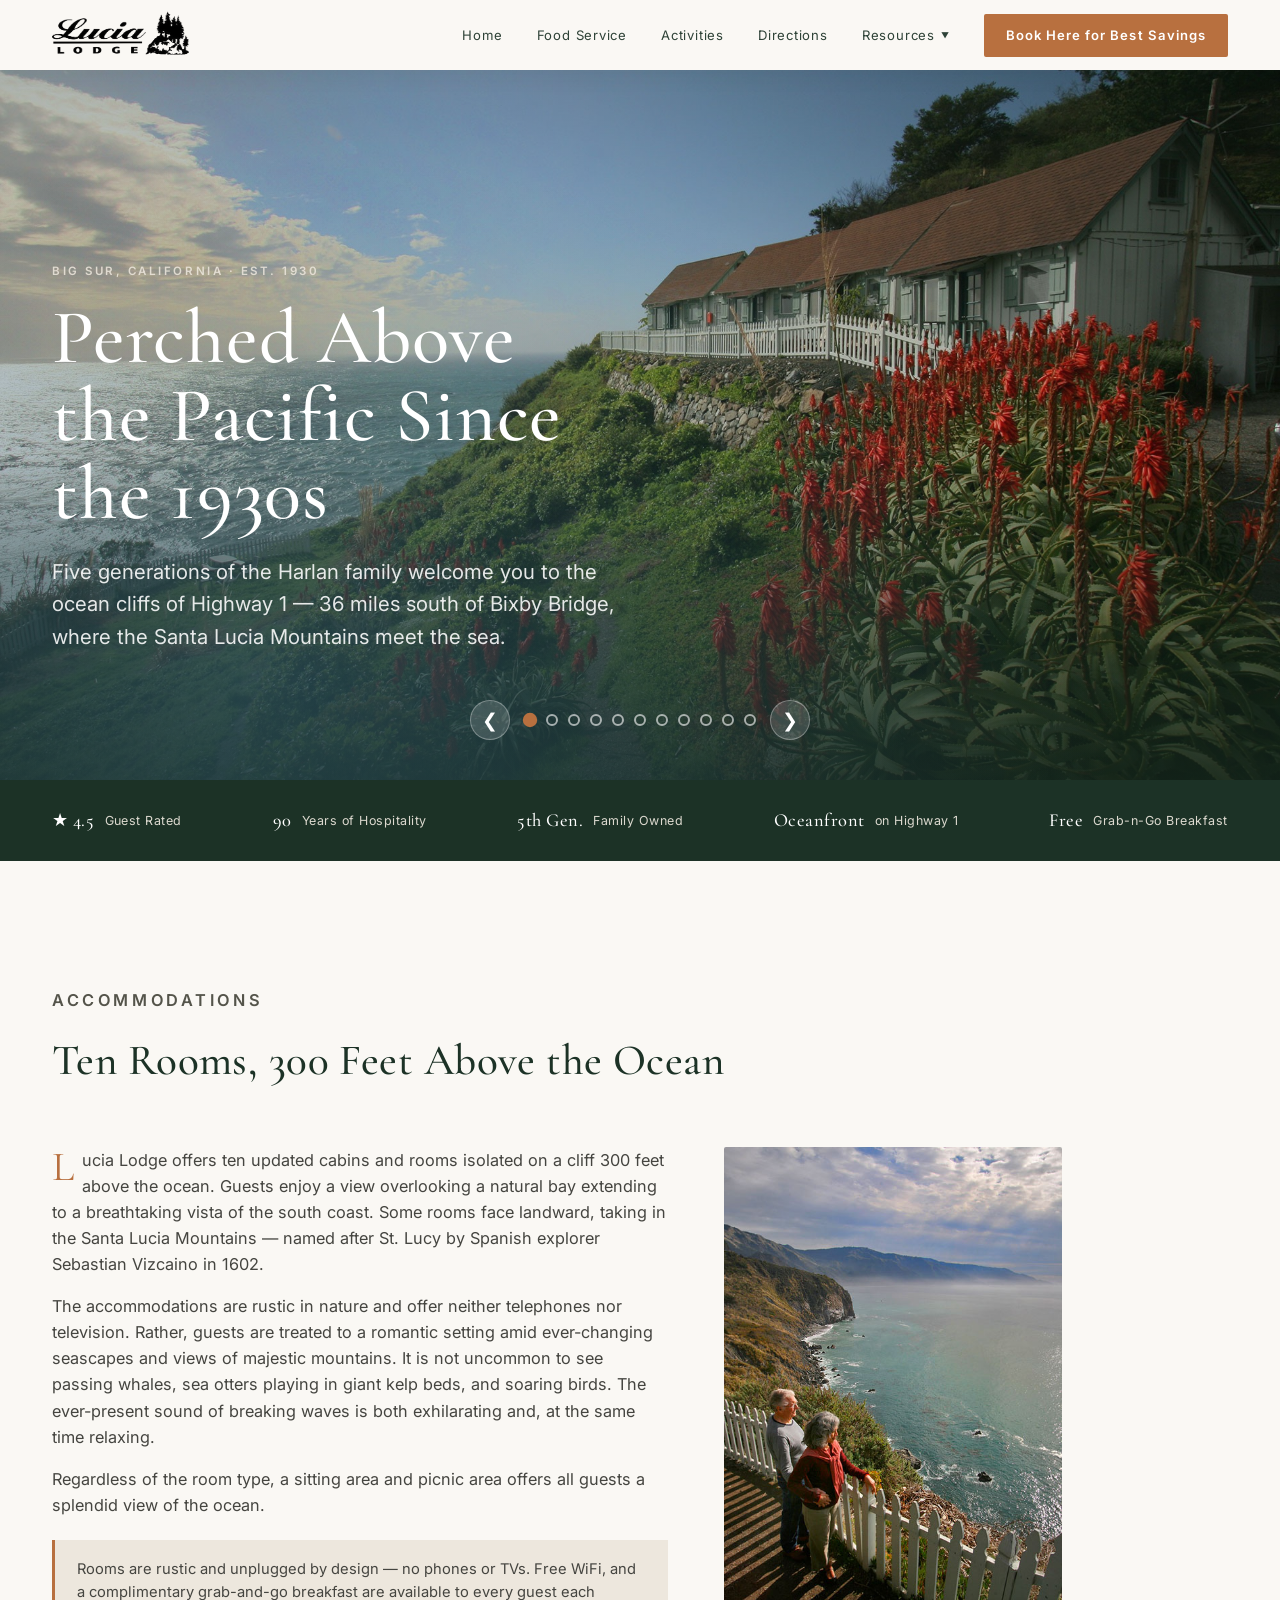
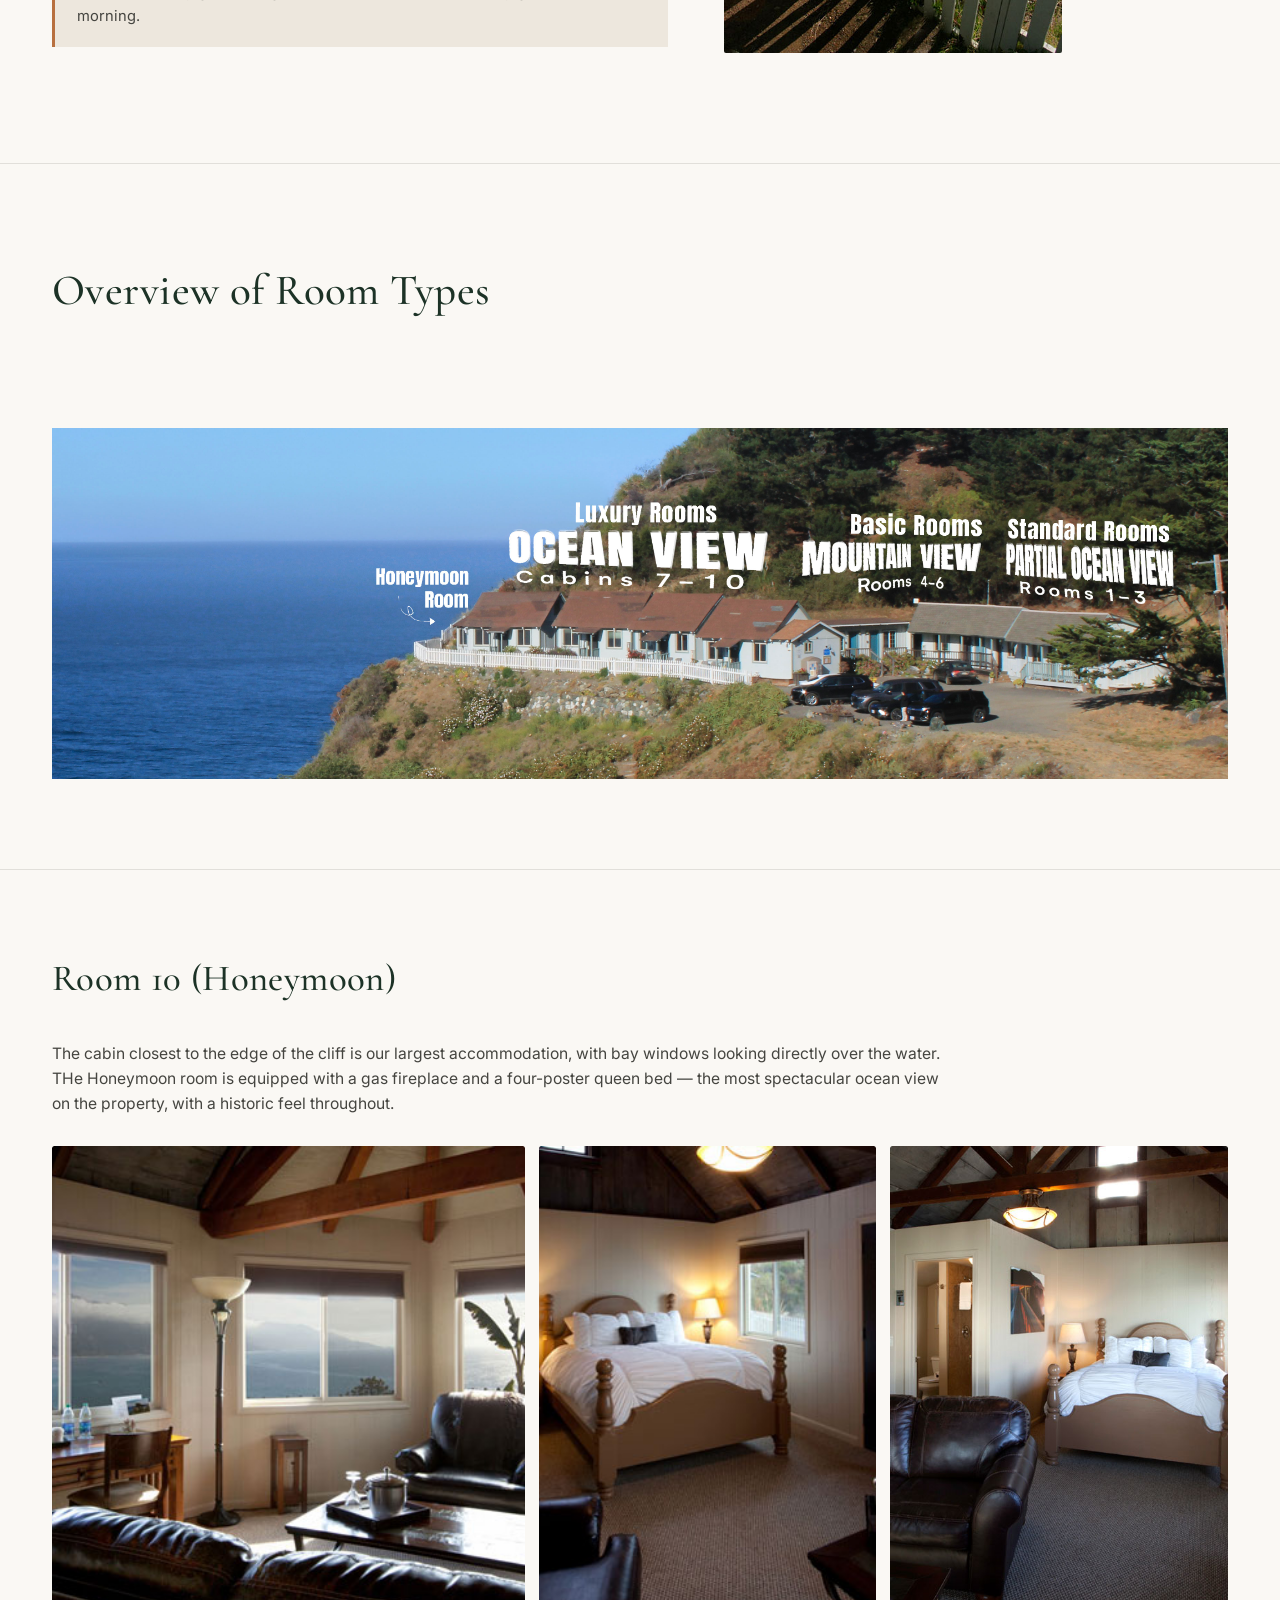
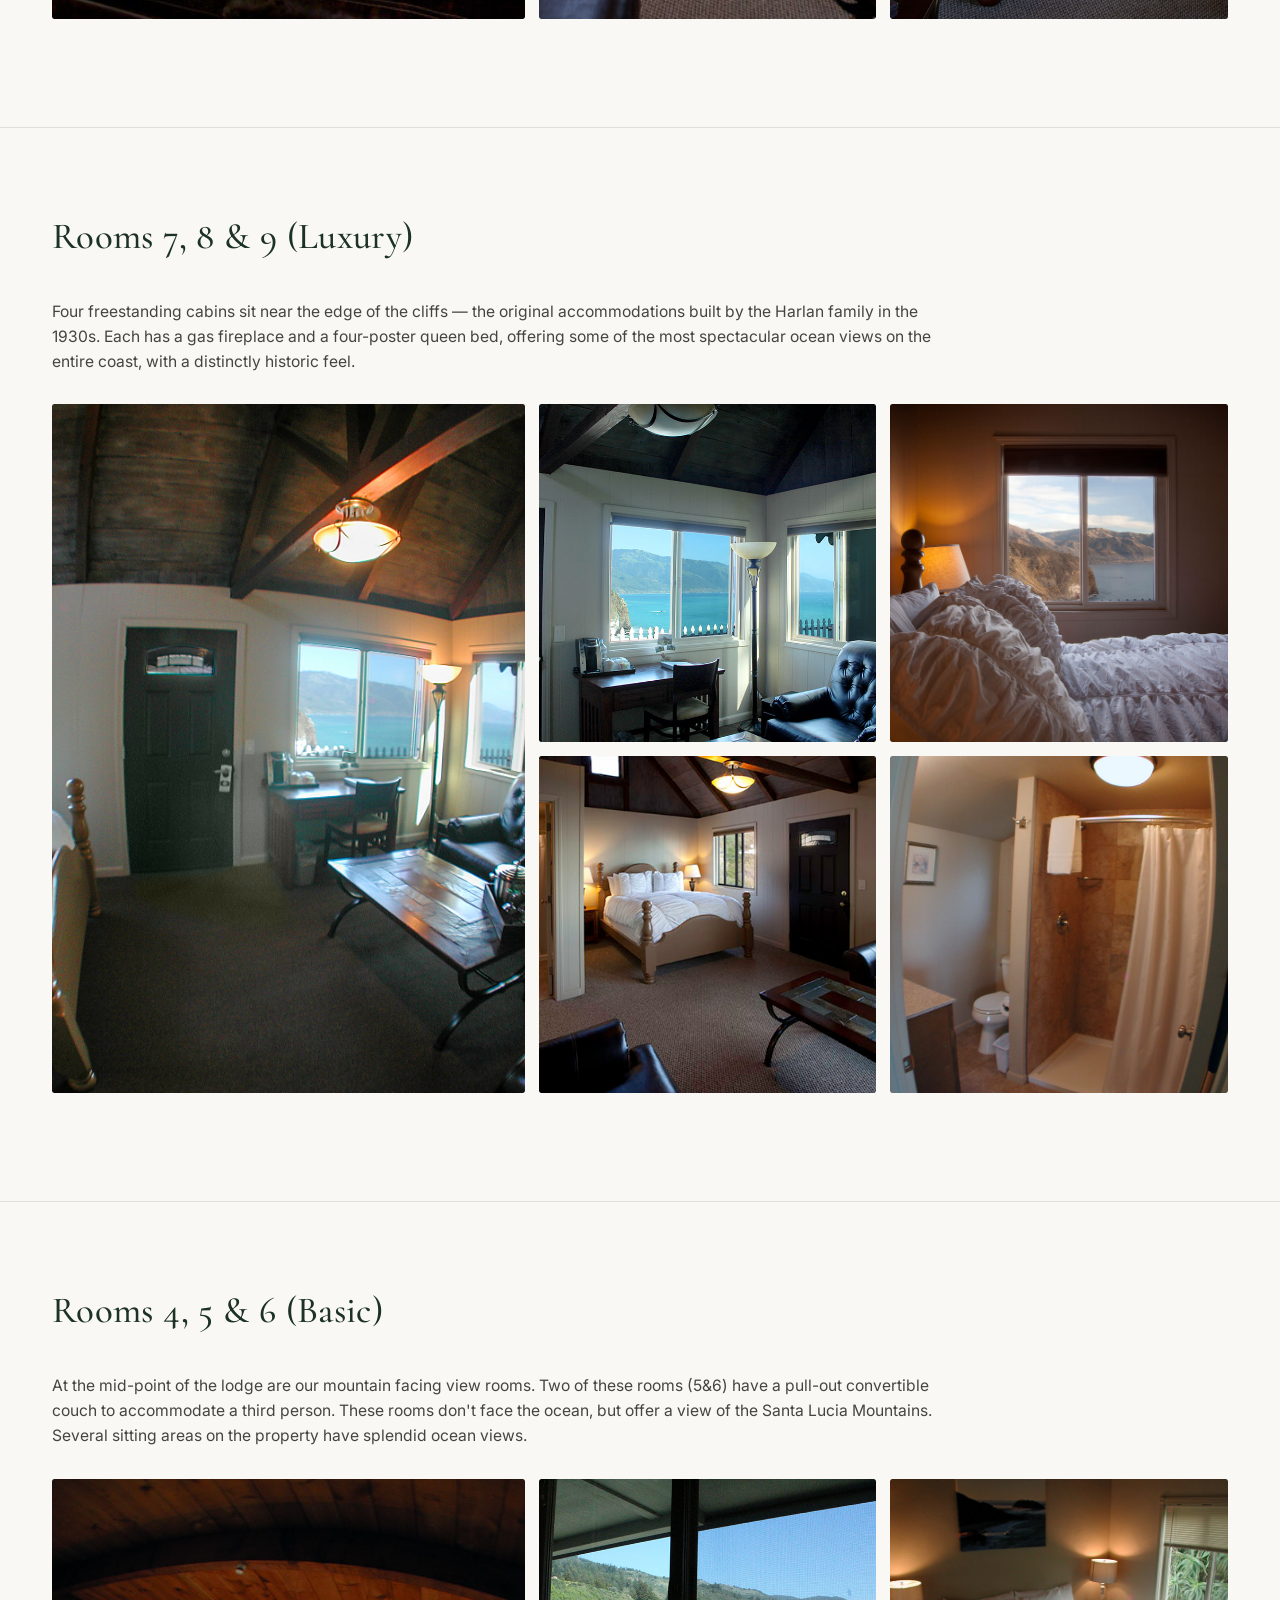
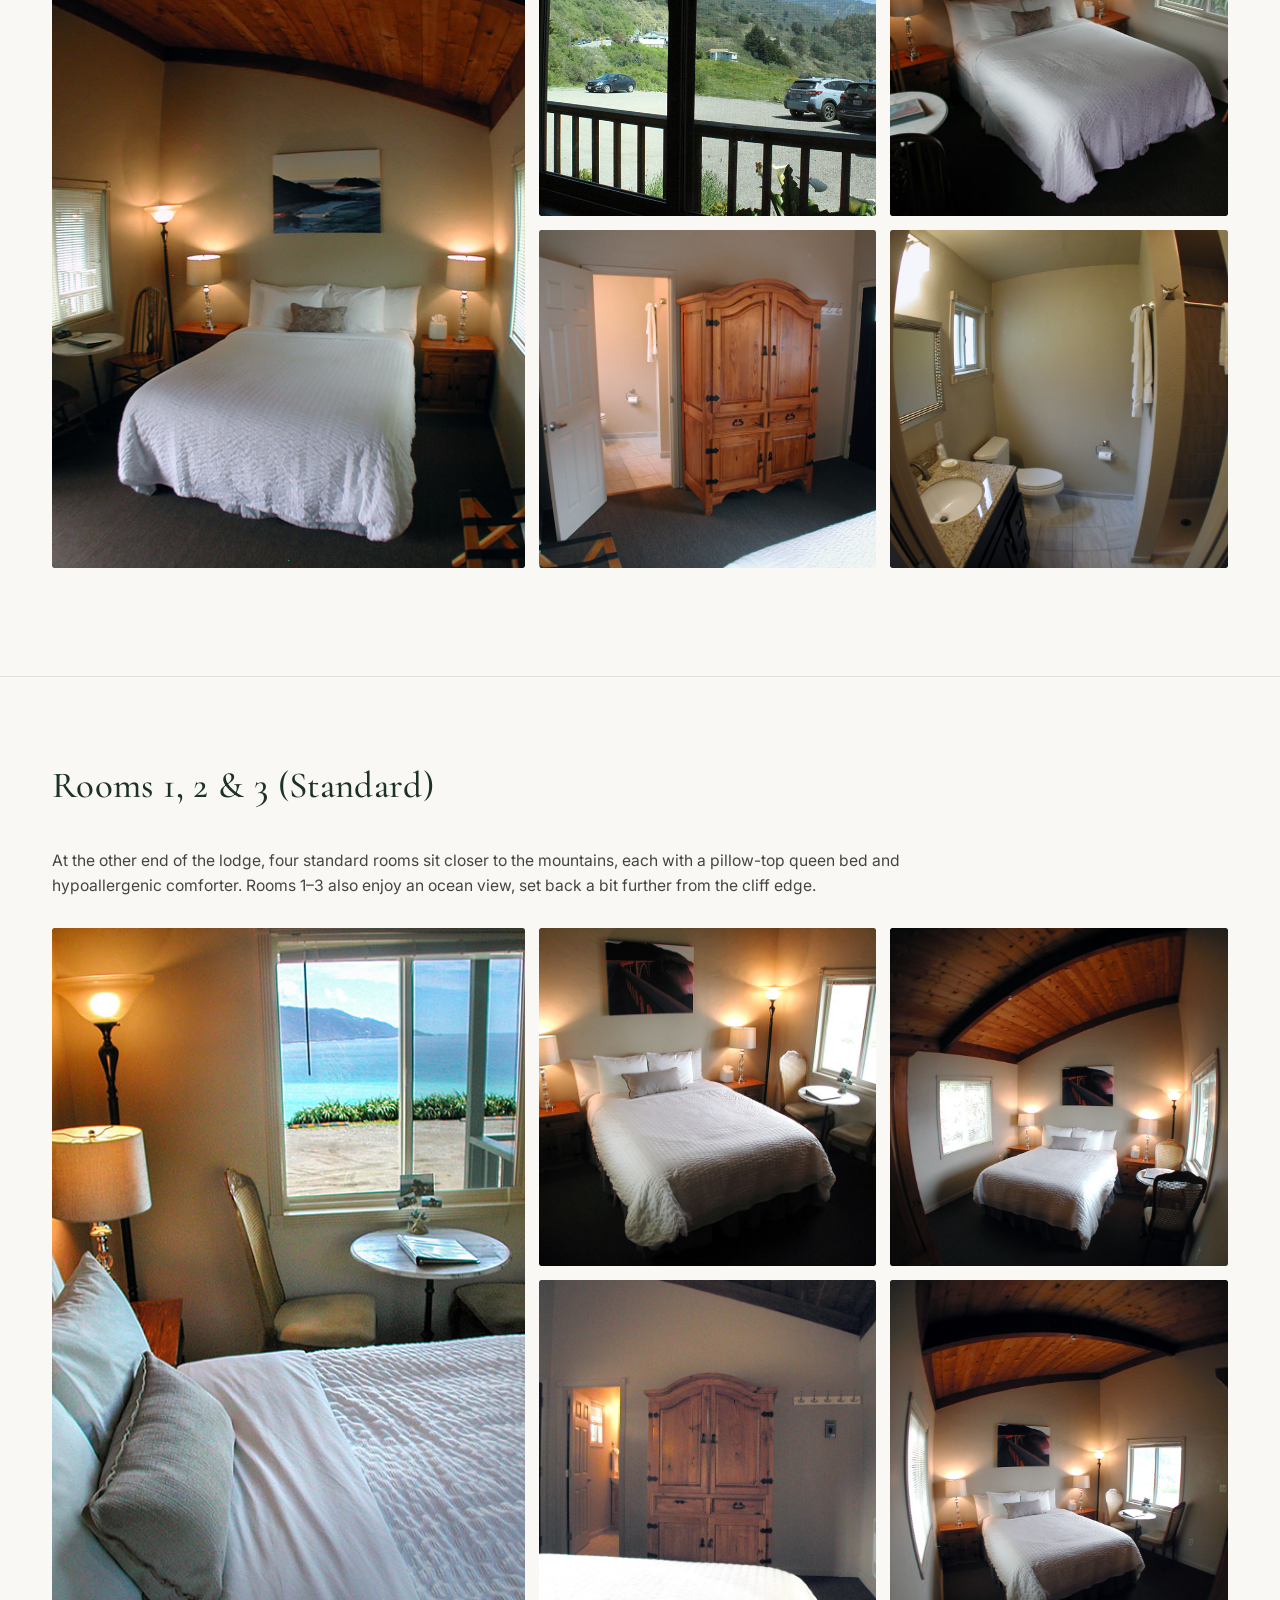
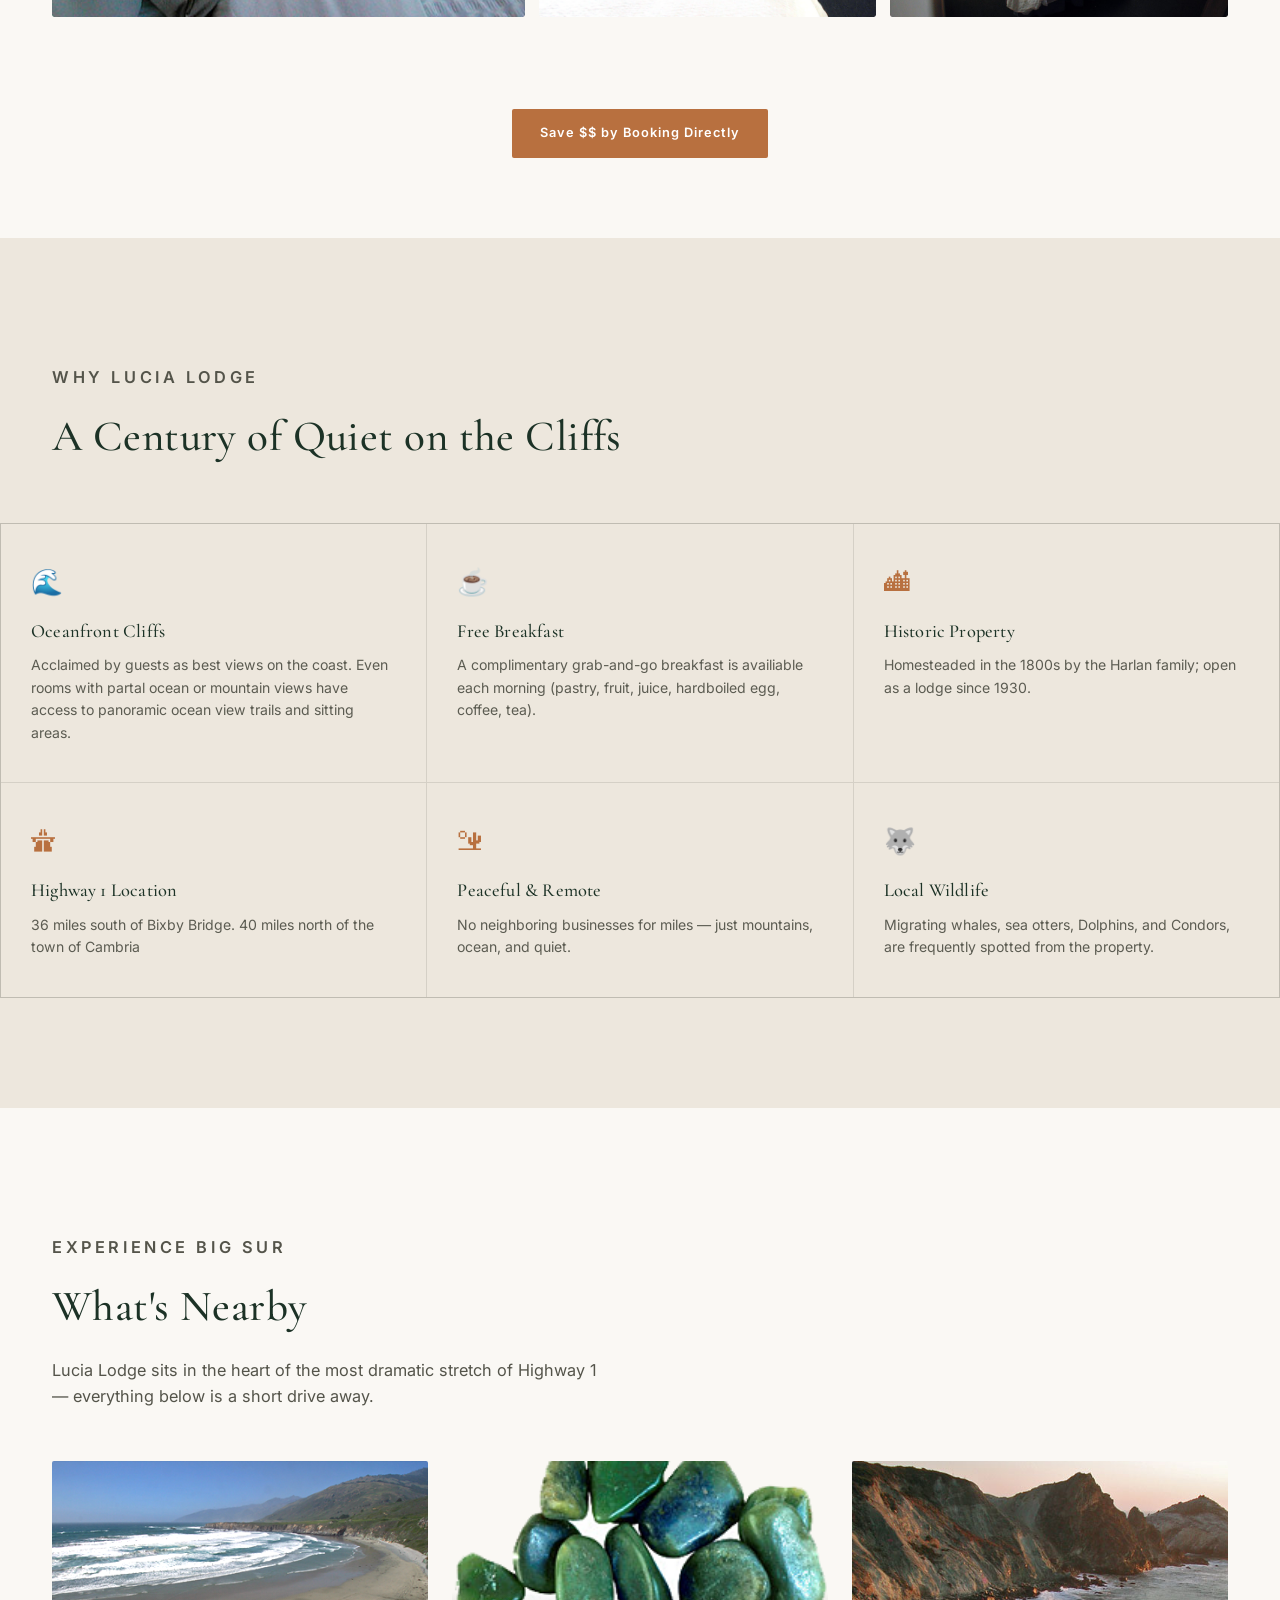
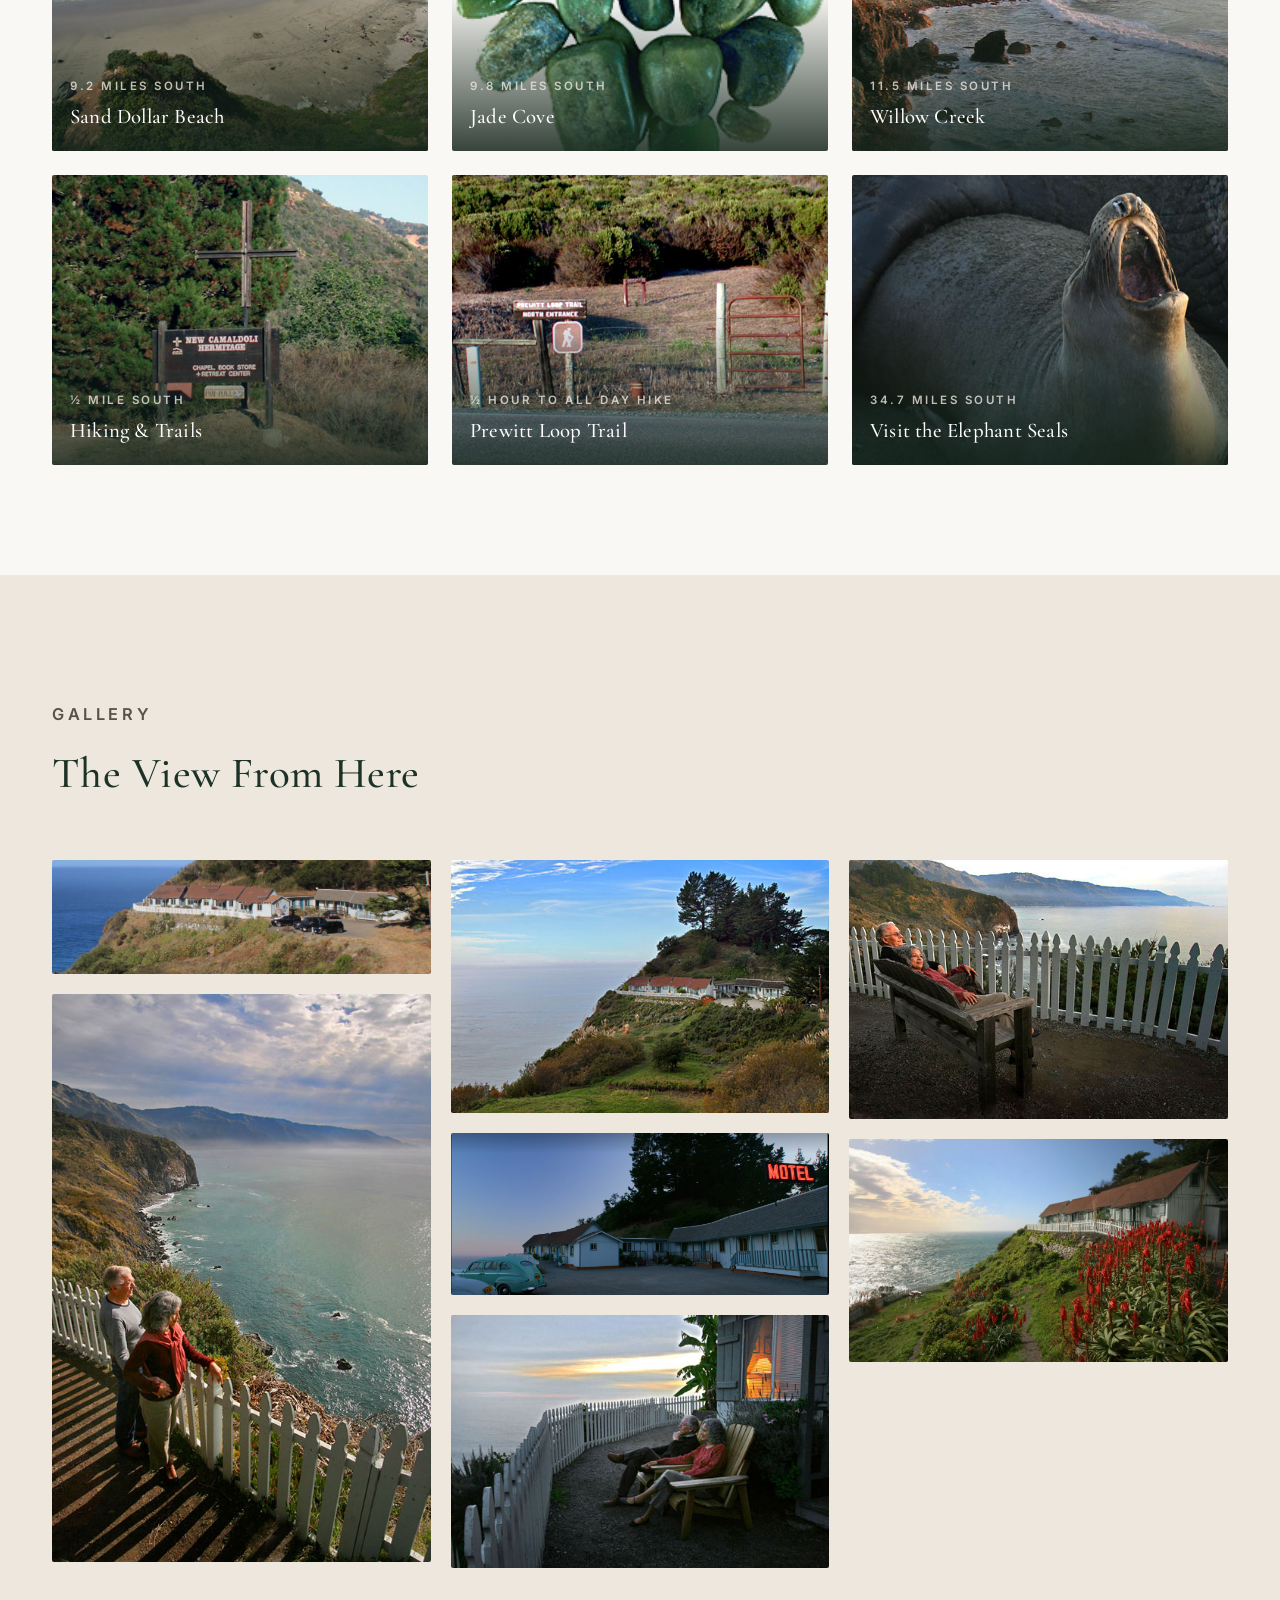
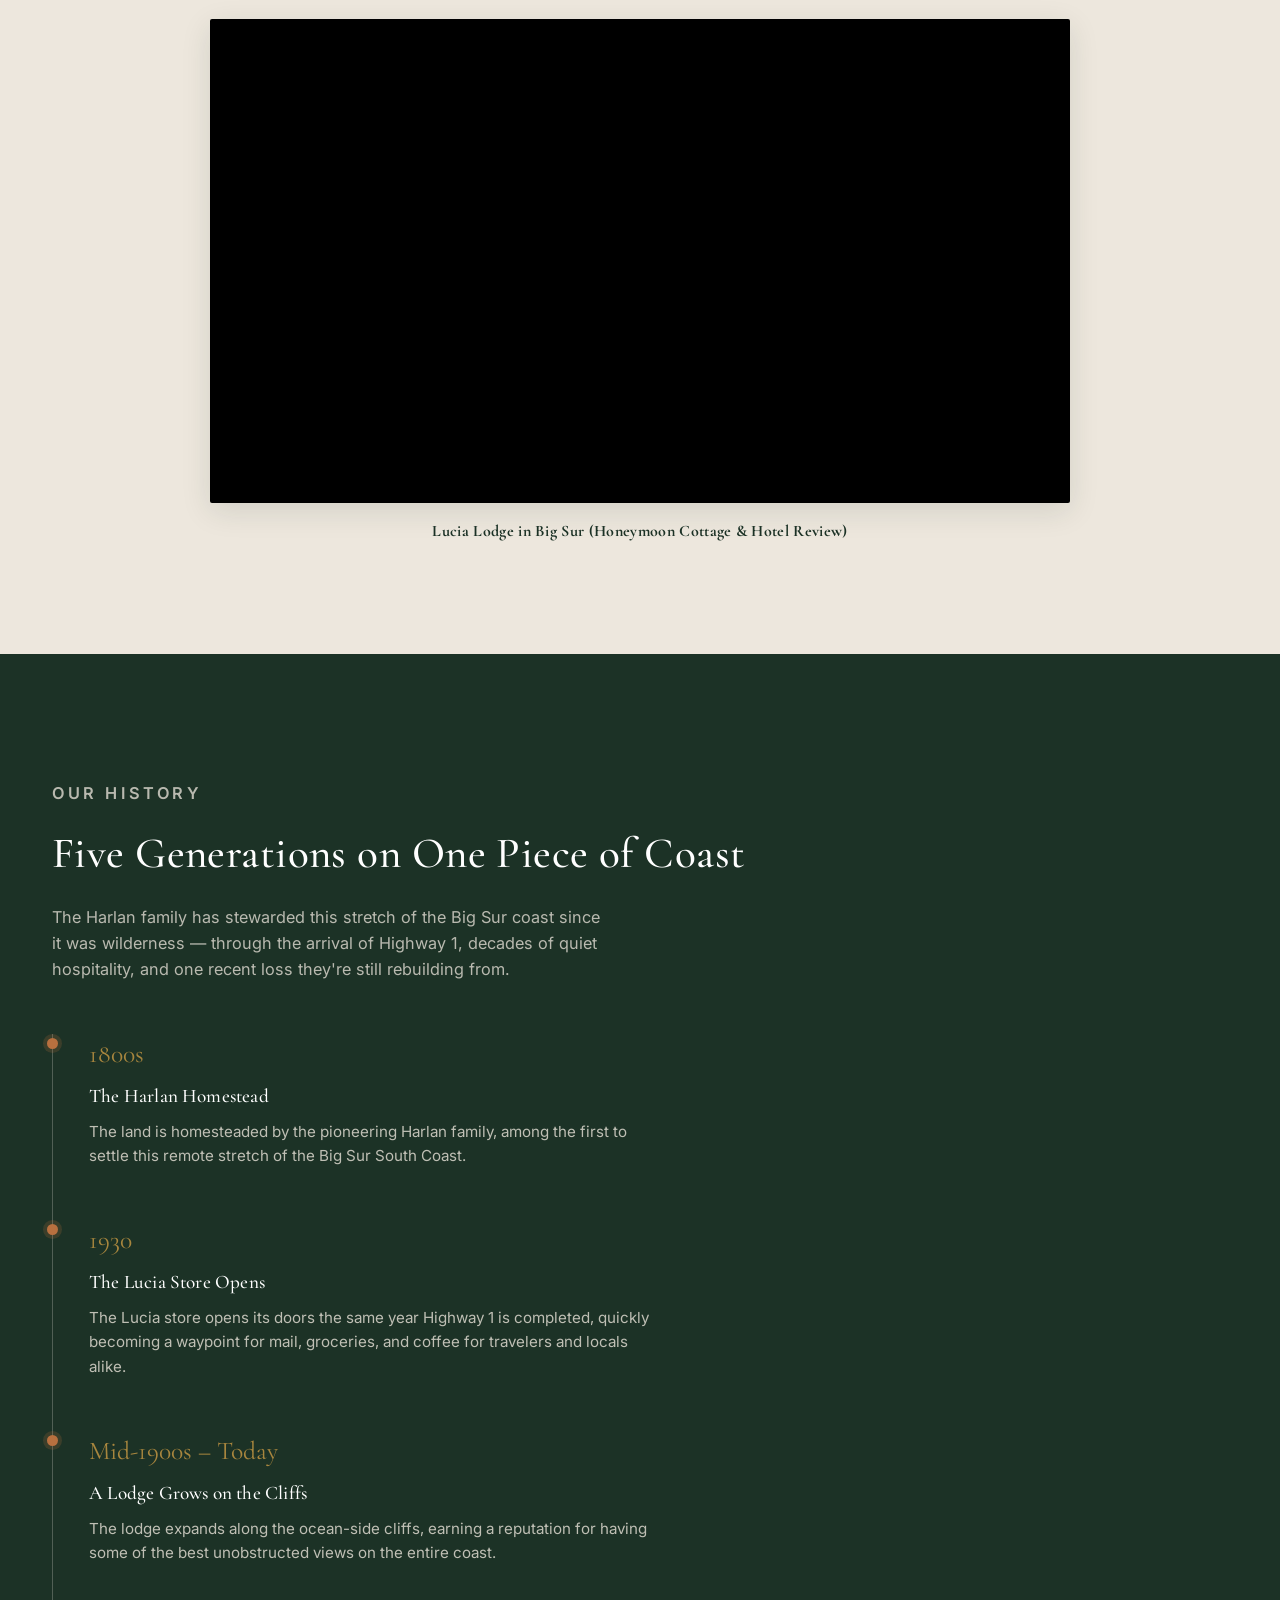
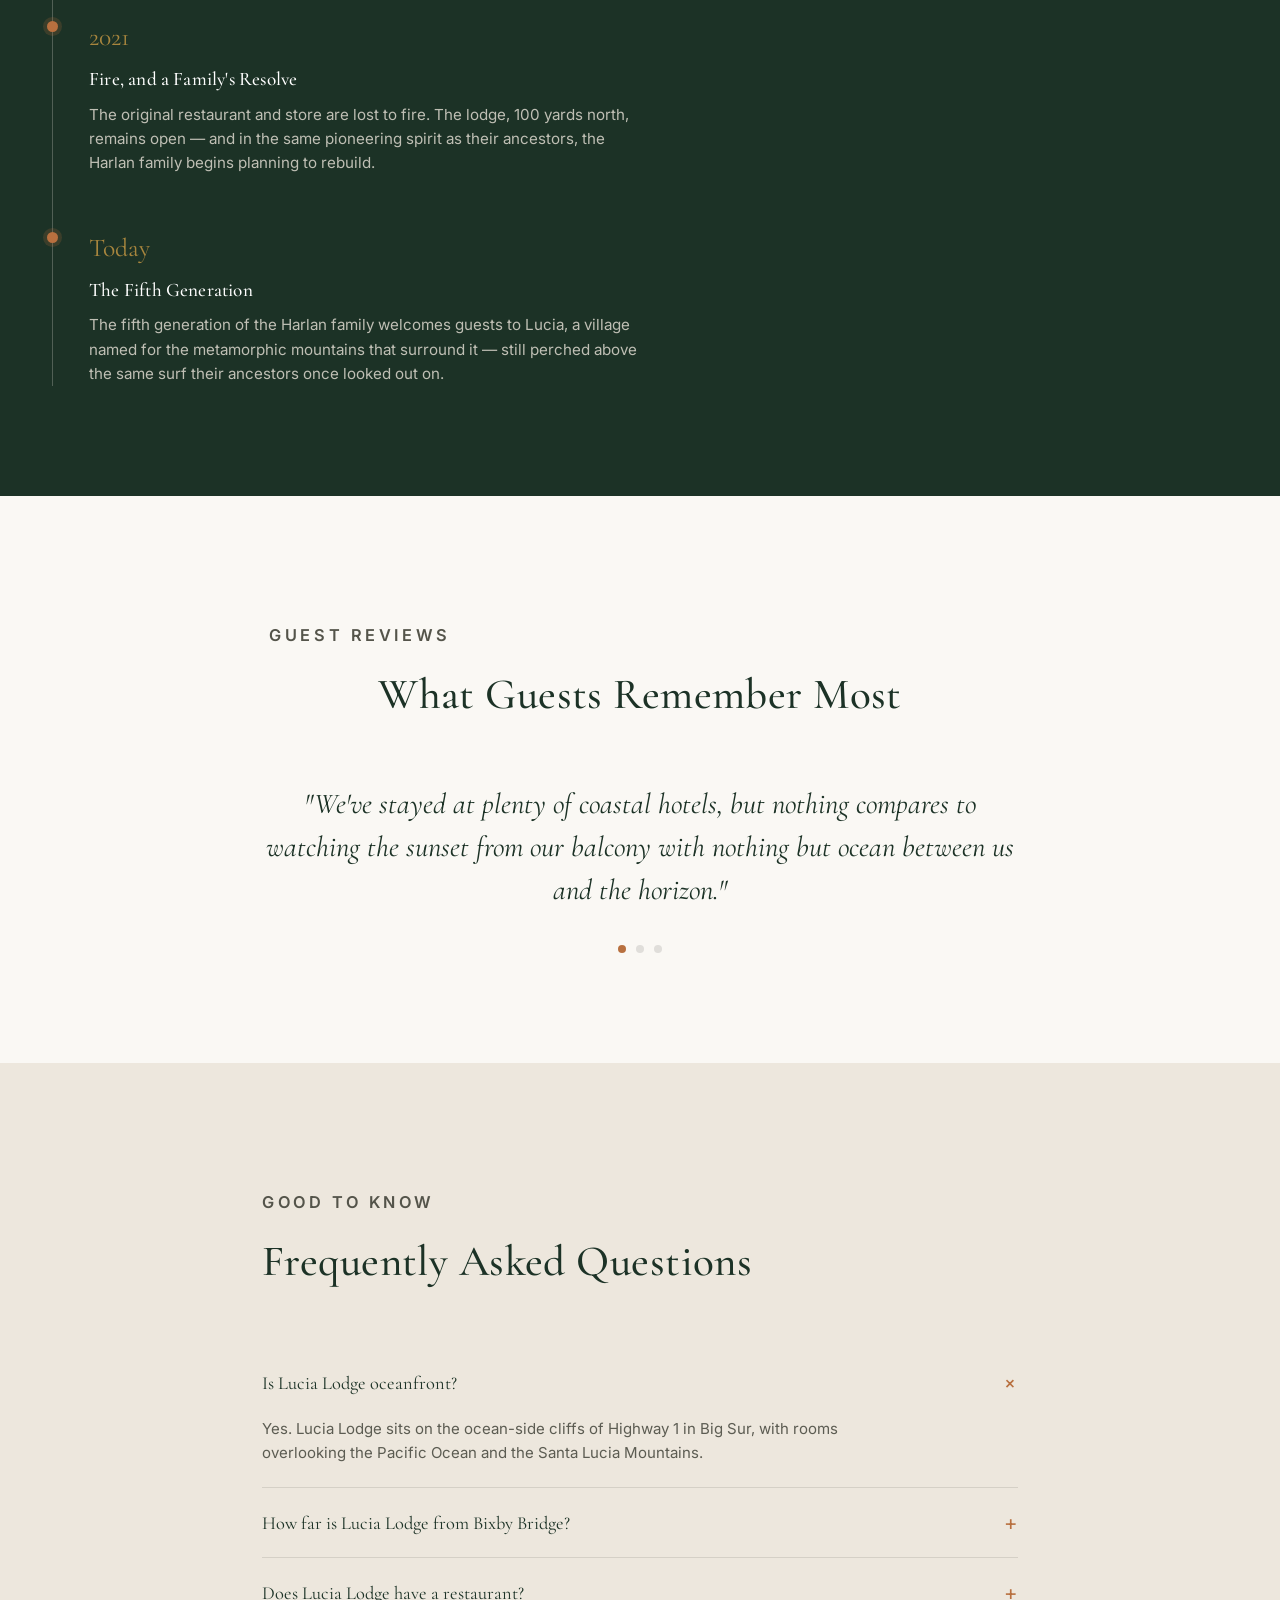
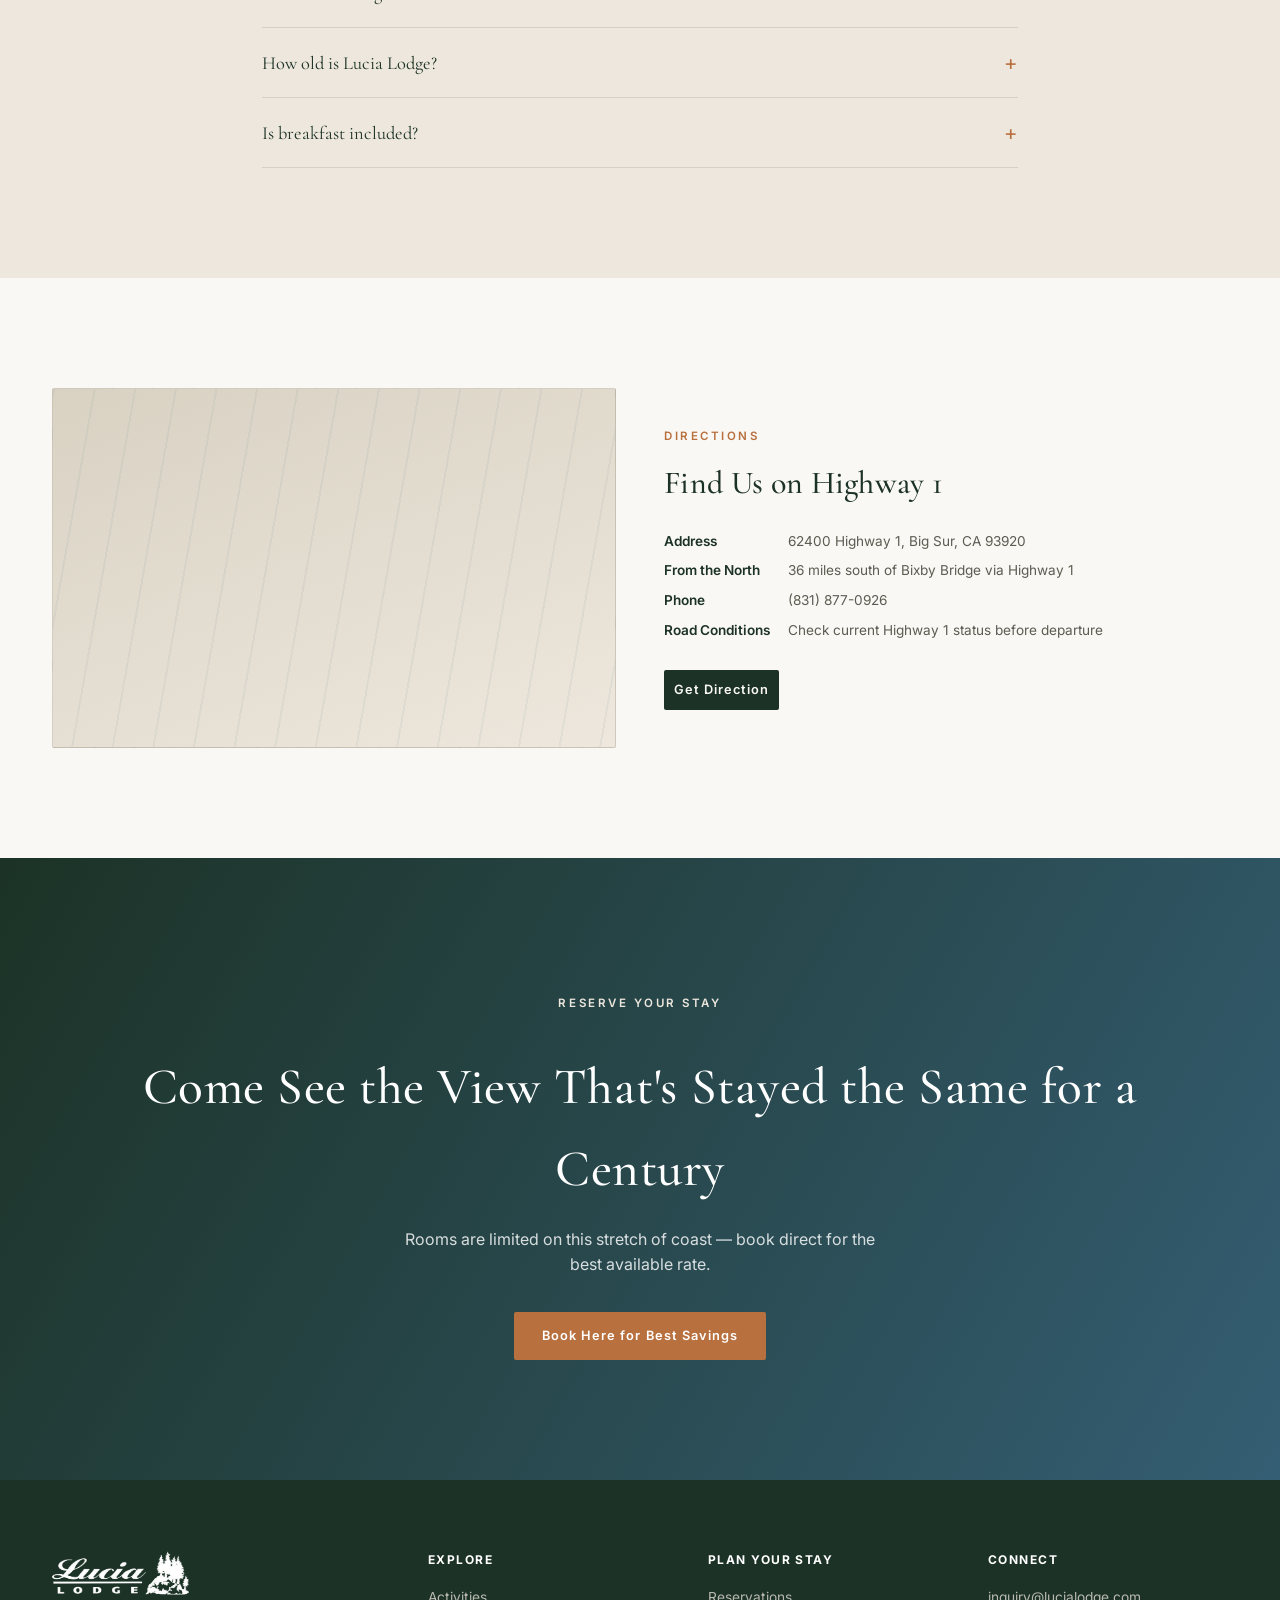
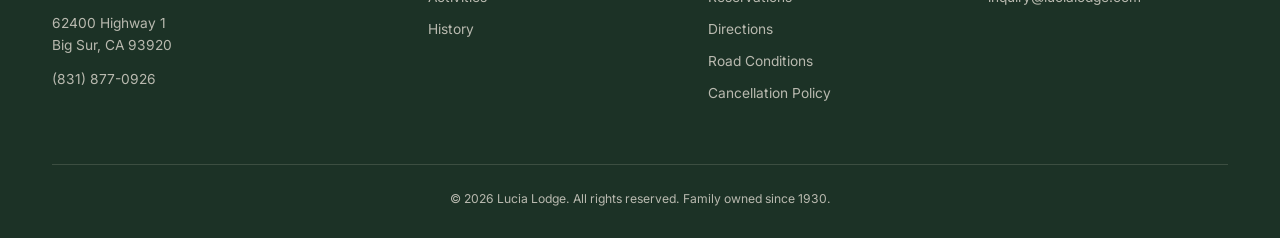
==== commit 4e359266: "New Img added" ====
--- a/index.html
+++ b/index.html
@@ -69,7 +69,7 @@
     "postalCode": "93920",
     "addressCountry": "US"
   },
-  "foundingDate": "1937"
+  "foundingDate": "1930"
 }
 </script>
 
@@ -97,7 +97,7 @@
     {
       "@type": "Question",
       "name": "How old is Lucia Lodge?",
-      "acceptedAnswer": { "@type": "Answer", "text": "The land was homesteaded by the Harlan family in the 1800s. The Lucia store opened in 1937 alongside Highway 1, and the property is now stewarded by the fifth generation of the Harlan family." }
+      "acceptedAnswer": { "@type": "Answer", "text": "The land was homesteaded by the Harlan family in the 1800s. The Lucia store opened in 1930 alongside Highway 1, and the property is now stewarded by the fifth generation of the Harlan family." }
     },
     {
       "@type": "Question",
@@ -944,11 +944,10 @@
     color:#fff; 
     margin-bottom:12px; 
   }
-  .footer-bottom{ 
+    .footer-bottom{ 
     border-top:1px solid rgba(237,231,221,0.15); 
     padding-top:24px; 
-    display:flex; 
-    justify-content:space-between; 
+    text-align: center;
     flex-wrap:wrap; 
     gap:12px; 
     font-size:0.76rem; 
@@ -1186,7 +1185,7 @@
     </div>
     
     <div class="hero-content">
-      <p class="eyebrow">Big Sur, California &middot; Est. 1937</p>
+      <p class="eyebrow">Big Sur, California &middot; Est. 1930</p>
       <h1>Perched Above the Pacific Since the 1930s</h1>
       <p class="sub">Five generations of the Harlan family welcome you to the ocean cliffs of Highway&nbsp;1 &mdash; 36 miles south of Bixby Bridge, where the Santa Lucia Mountains meet the sea.</p>
     </div>
@@ -1235,15 +1234,34 @@
     <div class="wrap">
       <div class="intro-flex">
         <div class="intro-copy">
-          <p><span class="drop">L</span>ucia Lodge offers ten updated cabins and rooms isolated on a cliff 300 feet above the ocean. Guests enjoy a view overlooking a natural bay extending to a breathtaking vista of the south coast. Some rooms face landward, taking in the striking Santa Lucia Mountains &mdash; named after St. Lucy by Spanish explorer Sebastian Vizcaino in 1602.</p>
-          <p>The accommodations are rustic in nature and offer neither telephones nor television. Rather, guests are treated to a romantic setting amid ever-changing seascapes and views of majestic mountains. It is not uncommon to see passing whales, sea otters playing in giant kelp beds, and soaring birds. The ever-present sound of breaking waves is both exhilarating and, at the same time, relaxing.</p>
-          <p>A sitting area at the edge of the cliff offers all guests a splendid view of the ocean directly below, with a picnic area located just below the cabins at the edge of the cliff.</p>
-          <div class="intro-note">Rooms are rustic and unplugged by design &mdash; no phones or TVs. Free WiFi and a complimentary grab-and-go breakfast are available to every guest each morning.</div>
+          <p><span class="drop">L</span>ucia Lodge offers ten updated cabins and rooms isolated on a cliff 300 feet above the ocean. Guests enjoy a view overlooking a natural bay extending to a breathtaking vista of the south coast. Some rooms face landward, taking in the Santa Lucia Mountains &mdash; named after St. Lucy by Spanish explorer Sebastian Vizcaino in 1602.</p>
+          <p>The accommodations are rustic in nature and offer neither telephones nor television. Rather, guests are treated to a romantic setting amid ever-changing seascapes and views of majestic mountains. It is not uncommon to see passing whales, sea otters playing in giant kelp beds, and soaring birds. The ever-present sound of breaking waves is both exhilarating and, at the same time relaxing.</p>
+          <p>Regardless of the room type, a sitting area and picnic area offers all guests a splendid view of the ocean.</p>
+          <div class="intro-note">Rooms are rustic and unplugged by design &mdash; no phones or TVs. Free WiFi, and a complimentary grab-and-go breakfast are available to every guest each morning.</div>
         </div>
         <div class="intro-photo">
           <img src="media/images/Exterior-building/lucia-lodge-big-sur-coast-view.jpg" alt="Vaulted wood ceiling and ocean-facing sitting area in the Lucia Lodge honeymoon cottage">
         </div>
       </div>
+    </div>
+  </section>
+
+  <!-- FEATURED ROOMS -->
+  <section class="cat-block" aria-labelledby="honeymoon-heading">
+    <div class="wrap">
+      <div class="section-head ">
+        <!-- <p class="eyebrow">Accommodations</p> -->
+        <h2>Overview of Room Types</h2>
+      </div>
+    </div>
+    <div class="wrap">
+      <div>
+        <div>
+          <br>
+        </div>
+      </div>
+      <br>
+        <img src="media/home/slider/1-lucia-lodge-cabins-1-10.jpg" alt="The Honeymoon Cottage" class="annotated">
     </div>
   </section>
 
@@ -1258,12 +1276,11 @@
         </div>
         <!-- <div class="cat-price">From $429<span>per night</span></div> -->
       </div>
-      <p class="cat-desc">The cabin closest to the edge of the cliff is our largest accommodation, with bay windows looking right over the water. Built by the Harlan family in the 1930s, it carries a gas fireplace and a four-poster queen bed &mdash; the most spectacular ocean view on the property, with a historic feel throughout.</p>
-      <img src="media/home/slider/1-lucia-lodge-cabins-1-10.jpg" alt="The Honeymoon Cottage" class="annotated">
+      <p class="cat-desc">The cabin closest to the edge of the cliff is our largest accommodation, with bay windows looking directly over the water. THe Honeymoon room is equipped with a gas fireplace and a four-poster queen bed &mdash; the most spectacular ocean view on the property, with a historic feel throughout.</p>
       <div class="cat-gallery honeymoon-cottage">
+        <a ><img src="media/images/Room10-Interior/room10-window-seating-ocean-view.jpg" alt="Bathroom with tiled walk-in shower in a Lucia Lodge cliffside cabin" loading="lazy"></a>
         <a ><img src="media/images/Room10-Interior/room10-bedroom-wood-frame-bed.jpg" alt="Honeymoon cottage bedroom at Lucia Lodge with four-poster queen bed and black entry door" loading="lazy"></a>
         <a ><img src="media/images/Room10-Interior/room10-interior-bedroom-alternate-angle.jpg" alt="Vaulted wood-beam ceiling and ocean-view sitting area in the Lucia Lodge honeymoon cottage" loading="lazy"></a>
-        <a ><img src="media/images/Room10-Interior/room10-window-seating-ocean-view.jpg" alt="Bathroom with tiled walk-in shower in a Lucia Lodge cliffside cabin" loading="lazy"></a>
       </div>
       <!-- <div class="cat-foot">
         <div class="cat-amenities"><span>Four-Poster Queen Bed</span><span>Gas Fireplace</span><span>Ocean View</span><span>Historic 1930s Cabin</span></div>
@@ -1284,7 +1301,6 @@
         <!-- <div class="cat-price">From $389<span>per night</span></div> -->
       </div>
       <p class="cat-desc">Four freestanding cabins sit near the edge of the cliffs &mdash; the original accommodations built by the Harlan family in the 1930s. Each has a gas fireplace and a four-poster queen bed, offering some of the most spectacular ocean views on the entire coast, with a distinctly historic feel.</p>
-      <img src="media/home/slider/1-lucia-lodge-cabins-1-10.jpg" alt="The Honeymoon Cottage" class="annotated">
       <div class="cat-gallery">
         <a  class="g-big"><img src="media/images/Room9-Interior/room9-bedroom-exposed-beam-ceiling.jpg" alt="Wide view of an Oceanview Luxury cabin at Lucia Lodge with vaulted wood ceiling and ocean-facing windows" loading="lazy"></a>
         <a ><img src="media/images/Room9-Interior/room9-panoramic-window-seating.jpg" alt="Bed with ocean and mountain view through the window of an Oceanview Luxury cabin at Lucia Lodge" loading="lazy"></a>
@@ -1305,13 +1321,12 @@
       <div class="cat-head">
         <div>
           <!-- <p class="eyebrow">Rooms 5 &amp; 6 (Basic)</p> -->
-          <h2 id="mountain-heading">Rooms 5 &amp; 6 (Basic)</h2>
+          <h2 id="mountain-heading">Rooms 4, 5 &amp; 6 (Basic)</h2>
           <!-- <h2 id="mountain-heading">Mountain View Rooms</h2> -->
         </div>
         <!-- <div class="cat-price">From $269<span>per night</span></div> -->
       </div>
       <p class="cat-desc">At the mid-point of the lodge are our mountain facing view rooms. Two of these rooms (5&6) have a pull-out convertible couch to accommodate a third person. These rooms don't face the ocean, but offer a view of the Santa Lucia Mountains. Several sitting areas on the property have splendid ocean views.</p>
-      <img src="media/home/slider/1-lucia-lodge-cabins-1-10.jpg" alt="The Honeymoon Cottage" class="annotated">
       <div class="cat-gallery">
         <a  class="g-big"><img src="media/images/Room4-Interior/room4-lucia-lodge-bedroom-vaulted-ceiling-artwork.jpg" alt="Mountain view room at Lucia Lodge with queen bed and coastal artwork" loading="lazy"></a>
         <a ><img src="media/images/Room4-Interior/room4-lucia-lodge-balcony-mountain-view.jpg" alt="Mountain view room at Lucia Lodge with exposed wood beam ceiling and sofa bed" loading="lazy"></a>
@@ -1333,13 +1348,12 @@
       <div class="cat-head">
         <div>
           <!-- <p class="eyebrow">Rooms 1, 2, 3 &amp; 4 (Standard)</p> -->
-          <h2 id="partial-heading">Rooms 1, 2, 3 &amp; 4 (Standard)</h2>
+          <h2 id="partial-heading">Rooms 1, 2  &amp; 3 (Standard)</h2>
           <!-- <h2 id="partial-heading">Partial Ocean View Rooms</h2> -->
         </div>
         <!-- <div class="cat-price">From $299<span>per night</span></div> -->
       </div>
       <p class="cat-desc">At the other end of the lodge, four standard rooms sit closer to the mountains, each with a pillow-top queen bed and hypoallergenic comforter. Rooms 1&ndash;3 also enjoy an ocean view, set back a bit further from the cliff edge.</p>
-      <img src="media/home/slider/1-lucia-lodge-cabins-1-10.jpg" alt="The Honeymoon Cottage" class="annotated">
       <div class="cat-gallery">
         <a  class="g-big"><img src="media/images/Room1-Interior/lucia-lodge-room-1-ocean-view-bedroom.jpg" alt="Honeymoon cottage bedroom at Lucia Lodge with four-poster queen bed and black entry door" loading="lazy"></a>
         <a ><img src="media/images/Room1-Interior/lucia-lodge-room-1-bedroom-interior.jpg" alt="Vaulted wood-beam ceiling and ocean-view sitting area in the Lucia Lodge honeymoon cottage" loading="lazy"></a>
@@ -1366,19 +1380,19 @@
       </div>
     </div>
     <div class="why-grid">
-      <div class="why-item  "><span class="icon">&#127754;</span><h4>Oceanfront Cliffs</h4><p>Rooms perched directly above the surf, with unobstructed Pacific views.</p></div>
-      <div class="why-item  "><span class="icon">&#9749;</span><h4>Free Breakfast</h4><p>A complimentary grab-and-go breakfast is served to every guest, every morning.</p></div>
-      <div class="why-item  "><span class="icon">&#127961;</span><h4>Historic Property</h4><p>Homesteaded in the 1800s by the Harlan family; open as a lodge since 1937.</p></div>
-      <div class="why-item  "><span class="icon">&#128739;</span><h4>Highway 1 Location</h4><p>36 miles south of Bixby Bridge, on the most scenic stretch of the Big Sur coast.</p></div>
+      <div class="why-item  "><span class="icon">&#127754;</span><h4>Oceanfront Cliffs</h4><p>Acclaimed by guests as best views on the coast. Even rooms with partal ocean or mountain views have access to panoramic ocean view trails and sitting areas.</p></div>
+      <div class="why-item  "><span class="icon">&#9749;</span><h4>Free Breakfast</h4><p>A complimentary grab-and-go breakfast is availiable each morning (pastry, fruit, juice, hardboiled egg, coffee, tea).</p></div>
+      <div class="why-item  "><span class="icon">&#127961;</span><h4>Historic Property</h4><p>Homesteaded in the 1800s by the Harlan family; open as a lodge since 1930.</p></div>
+      <div class="why-item  "><span class="icon">&#128739;</span><h4>Highway 1 Location</h4><p>36 miles south of Bixby Bridge. 40 miles north of the town of Cambria</p></div>
       <div class="why-item  "><span class="icon">&#127964;</span><h4>Peaceful &amp; Remote</h4><p>No neighboring businesses for miles &mdash; just mountains, ocean, and quiet.</p></div>
-      <div class="why-item  "><span class="icon">&#128058;</span><h4>Local Wildlife</h4><p>Migrating whales, condors, and sea otters are frequently spotted from the property.</p></div>
+      <div class="why-item  "><span class="icon">&#128058;</span><h4>Local Wildlife</h4><p>Migrating whales, sea otters, Dolphins, and Condors, are frequently spotted from the property.</p></div>
     </div>
   </section>
 
   <!-- EXPERIENCE BIG SUR -->
   <section class="section-pad" id="experience" aria-labelledby="exp-heading">
     <div class="wrap">
-      <div class="section-head  ">
+      <div class="section-head">
         <p class="eyebrow">Experience Big Sur</p>
         <h2 id="exp-heading">What's Nearby</h2>
         <p>Lucia Lodge sits in the heart of the most dramatic stretch of Highway 1 &mdash; everything below is a short drive away.</p>
@@ -1420,12 +1434,13 @@
         <h2 id="gallery-heading">The View From Here</h2>
       </div>
       <div class="gallery-masonry  ">
-        <img src="media/home/view-from/1.lodge-coastal-cabins-highway-1.jpg" alt="Aerial view of Lucia Lodge on the Big Sur cliffs">
-        <img src="media/home/view-from/2.lodge-big-sur-coast-view.jpg" alt="Wildflowers blooming along the cliffside path at Lucia Lodge">
-        <img src="media/home/view-from/3lodge-coastal-cabins-big-sur.jpg" alt="Sunset silhouette of the Santa Lucia Mountains from Lucia Lodge">
-        <img src="media/home/view-from/4lodge-ocean-view-accommodation.jpg" alt="Historic lodge building exterior at Lucia Lodge">
-        <img src="media/home/view-from/5lodge-ocean-view-big-sur.jpg" alt="Waves crashing on the rocks below Lucia Lodge">
-        <img src="media/home/view-from/6lodge-ocean-view-cabins-6-10.jpg" alt="Guest room interior with ocean view at Lucia Lodge">
+        <img src="media/home/view-from/1.lodge-coastal-cabins-highway-1.jpg" alt="Aerial view of Lucia Lodge on the Big Sur cliffs" loading="lazy">
+        <img src="media/home/view-from/2.lodge-big-sur-coast-view.jpg" alt="Wildflowers blooming along the cliffside path at Lucia Lodge" loading="lazy">
+        <img src="media/home/view-from/3lodge-coastal-cabins-big-sur.jpg" alt="Sunset silhouette of the Santa Lucia Mountains from Lucia Lodge" loading="lazy">
+        
+        <img src="media/history/ratched.jpg" alt="Aerial view of Lucia Lodge on the Big Sur cliffs" loading="lazy"><img src="media/home/view-from/4lodge-ocean-view-accommodation.jpg" alt="Historic lodge building exterior at Lucia Lodge" loading="lazy">
+        <img src="media/home/view-from/5lodge-ocean-view-big-sur.jpg" alt="Waves crashing on the rocks below Lucia Lodge" loading="lazy">
+        <img src="media/home/view-from/6lodge-ocean-view-cabins-6-10.jpg" alt="Guest room interior with ocean view at Lucia Lodge" loading="lazy">
       </div>
       <br> <br>
       <!-- VIDEO SECTION -->
@@ -1459,7 +1474,7 @@
           <p>The land is homesteaded by the pioneering Harlan family, among the first to settle this remote stretch of the Big Sur South Coast.</p>
         </div>
         <div class="t-item  ">
-          <div class="t-year">1937</div>
+          <div class="t-year">1930</div>
           <h4>The Lucia Store Opens</h4>
           <p>The Lucia store opens its doors the same year Highway 1 is completed, quickly becoming a waypoint for mail, groceries, and coffee for travelers and locals alike.</p>
         </div>
@@ -1543,7 +1558,7 @@
         </div>
         <div class="faq-item">
           <button class="faq-q" aria-expanded="false">How old is Lucia Lodge?<span class="plus">+</span></button>
-          <div class="faq-a"><p>The land was homesteaded by the Harlan family in the 1800s. The Lucia store opened in 1937 alongside Highway 1, and the property is now stewarded by the fifth generation of the Harlan family.</p></div>
+          <div class="faq-a"><p>The land was homesteaded by the Harlan family in the 1800s. The Lucia store opened in 1930 alongside Highway 1, and the property is now stewarded by the fifth generation of the Harlan family.</p></div>
         </div>
         <div class="faq-item">
           <button class="faq-q" aria-expanded="false">Is breakfast included?<span class="plus">+</span></button>
@@ -1633,8 +1648,8 @@
       </div>
     </div>
     <div class="footer-bottom">
-      <span>&copy; 2026 Lucia Lodge. All rights reserved. Family owned since 1937.</span>
-      <span>Design concept for lucialodge.com</span>
+      <span>&copy; 2026 Lucia Lodge. All rights reserved. Family owned since 1930.</span>
+       
     </div>
   </div>
 </footer>
@@ -1774,6 +1789,6 @@
     });
   });
 </script>
-<script src="nav.js"></script>
+ 
 </body>
 </html>
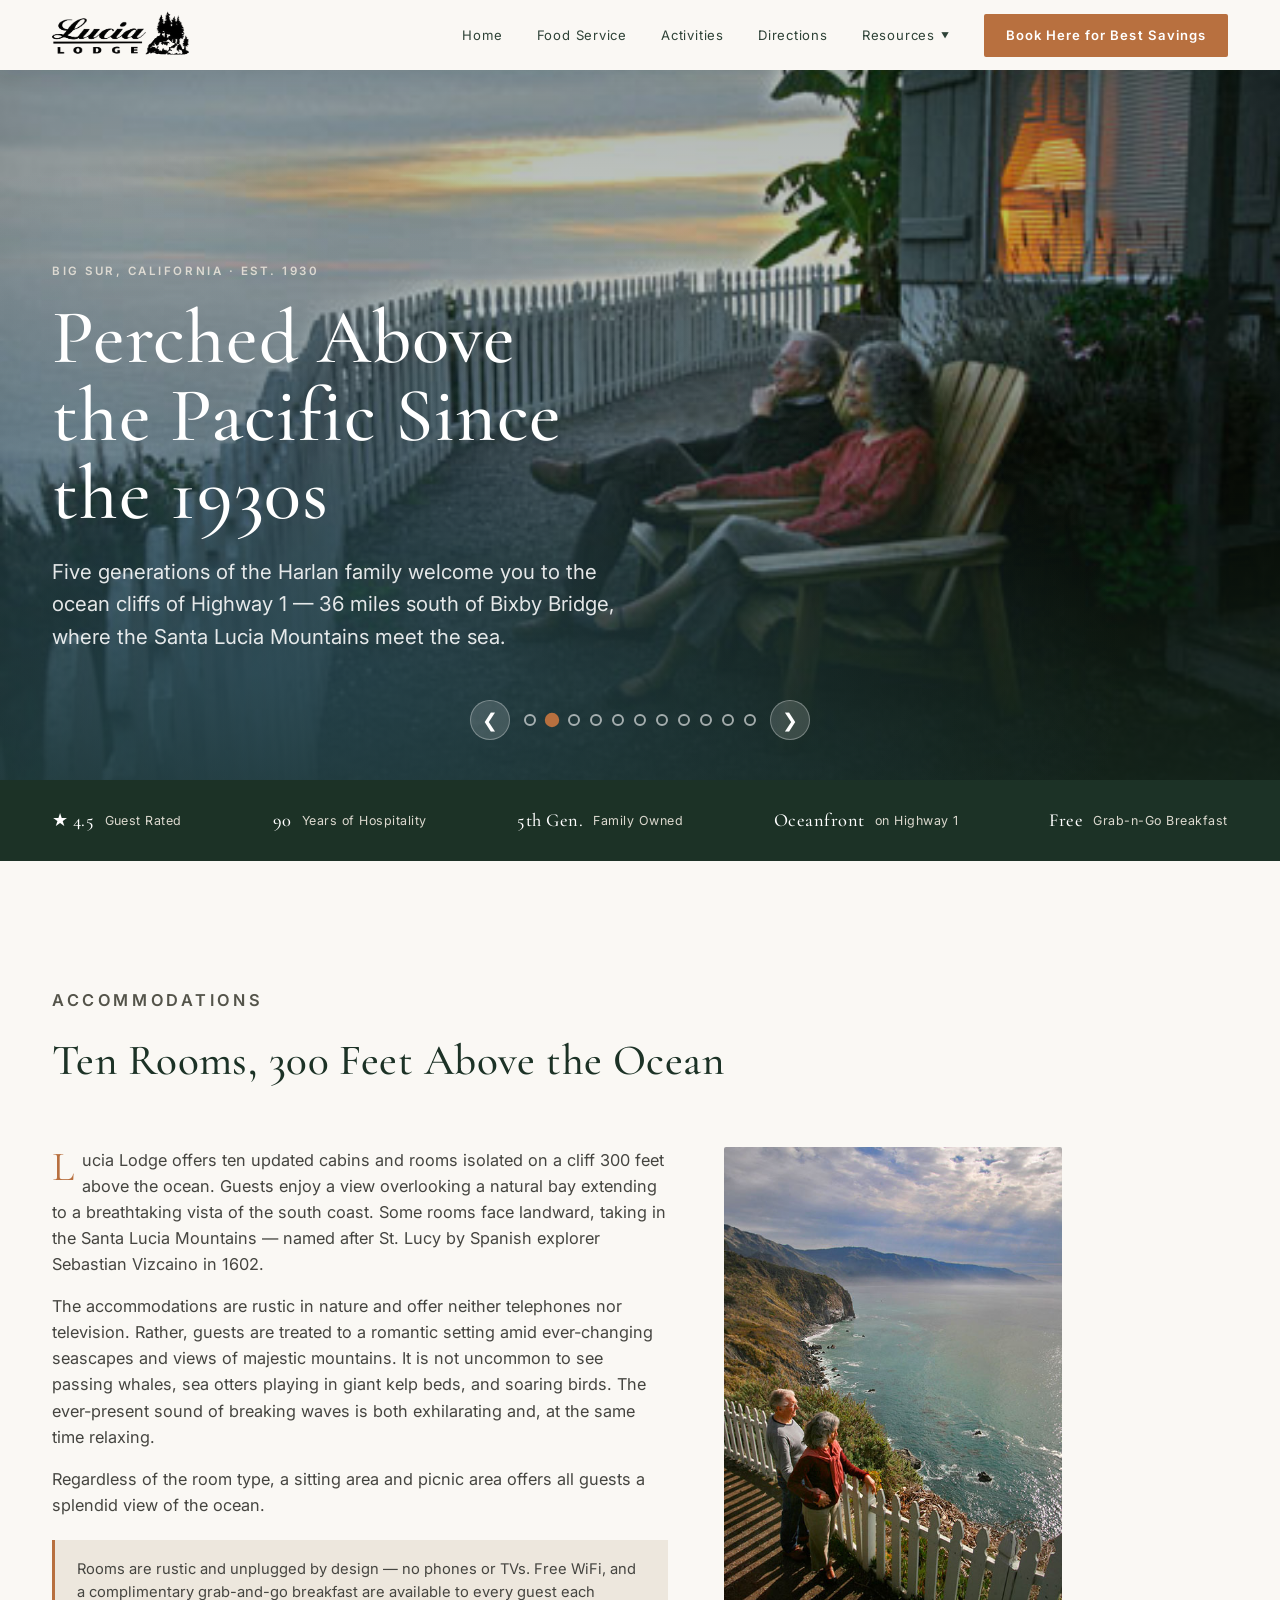
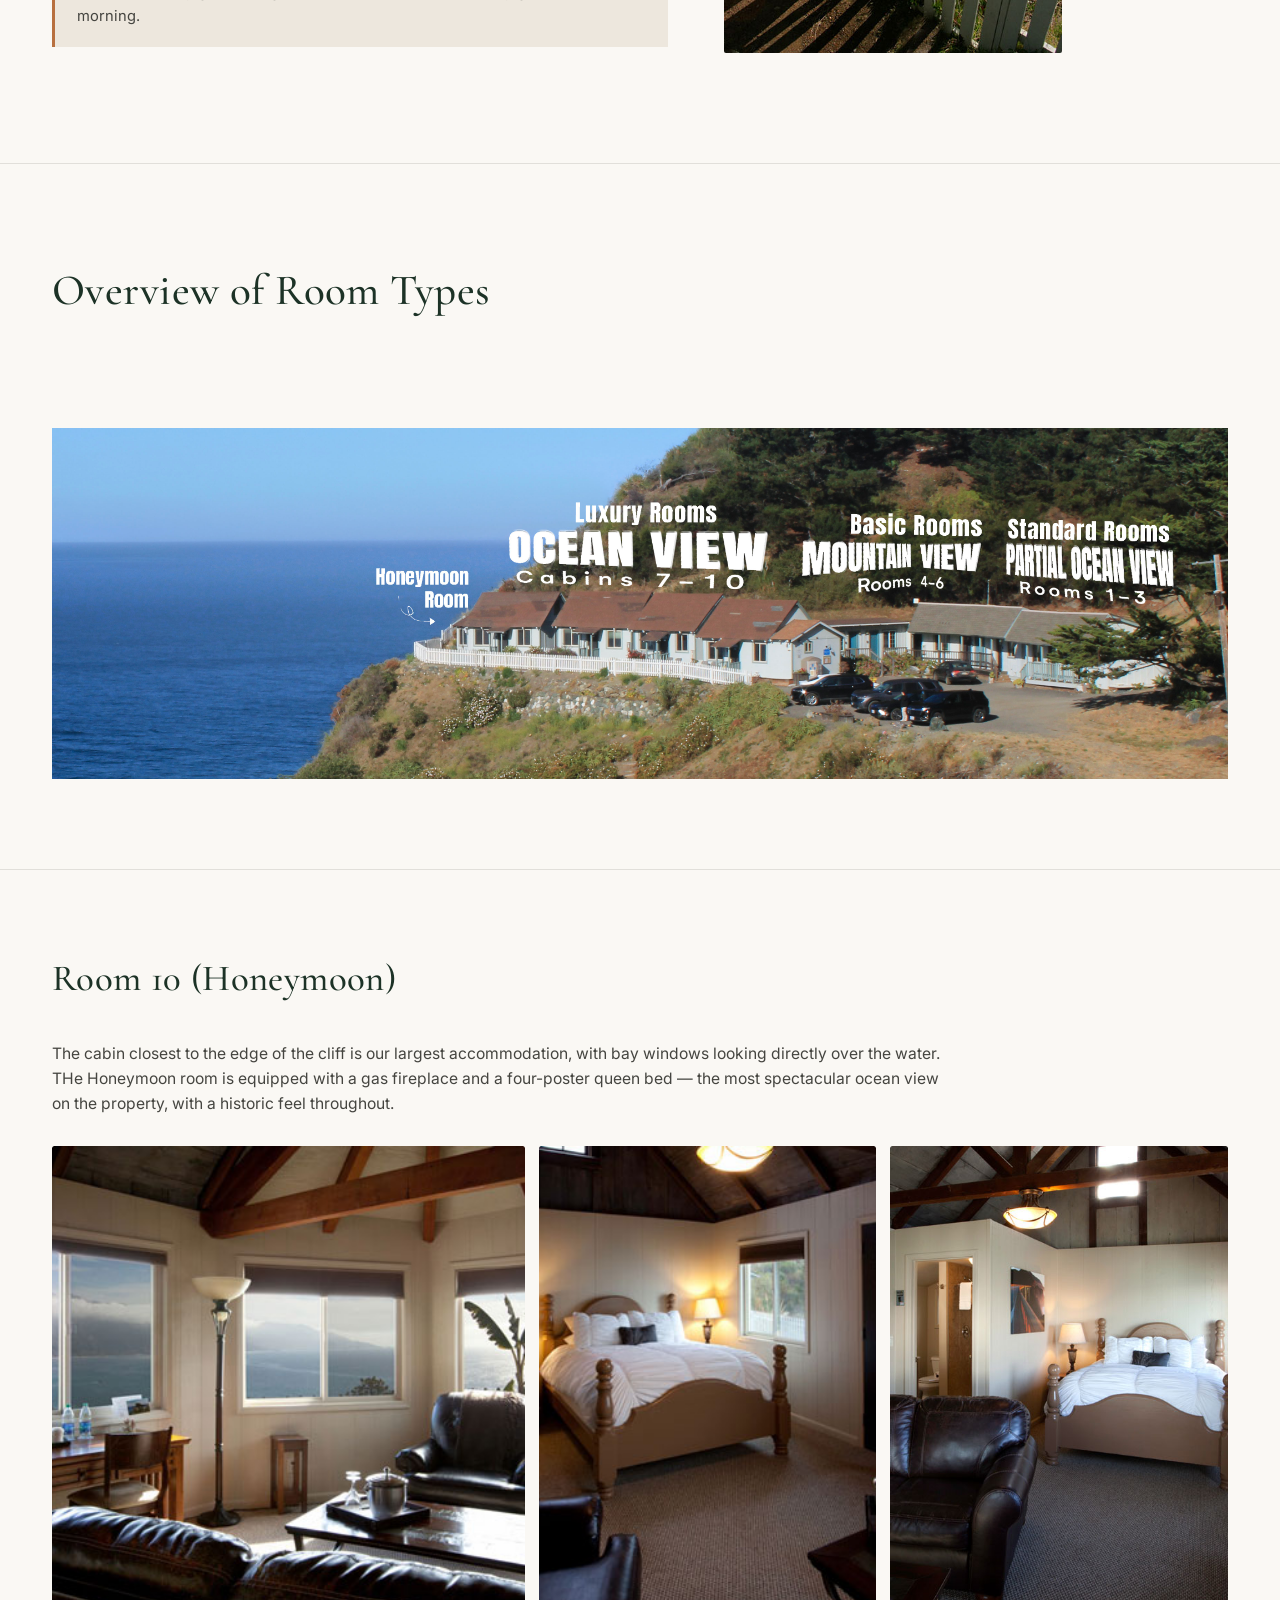
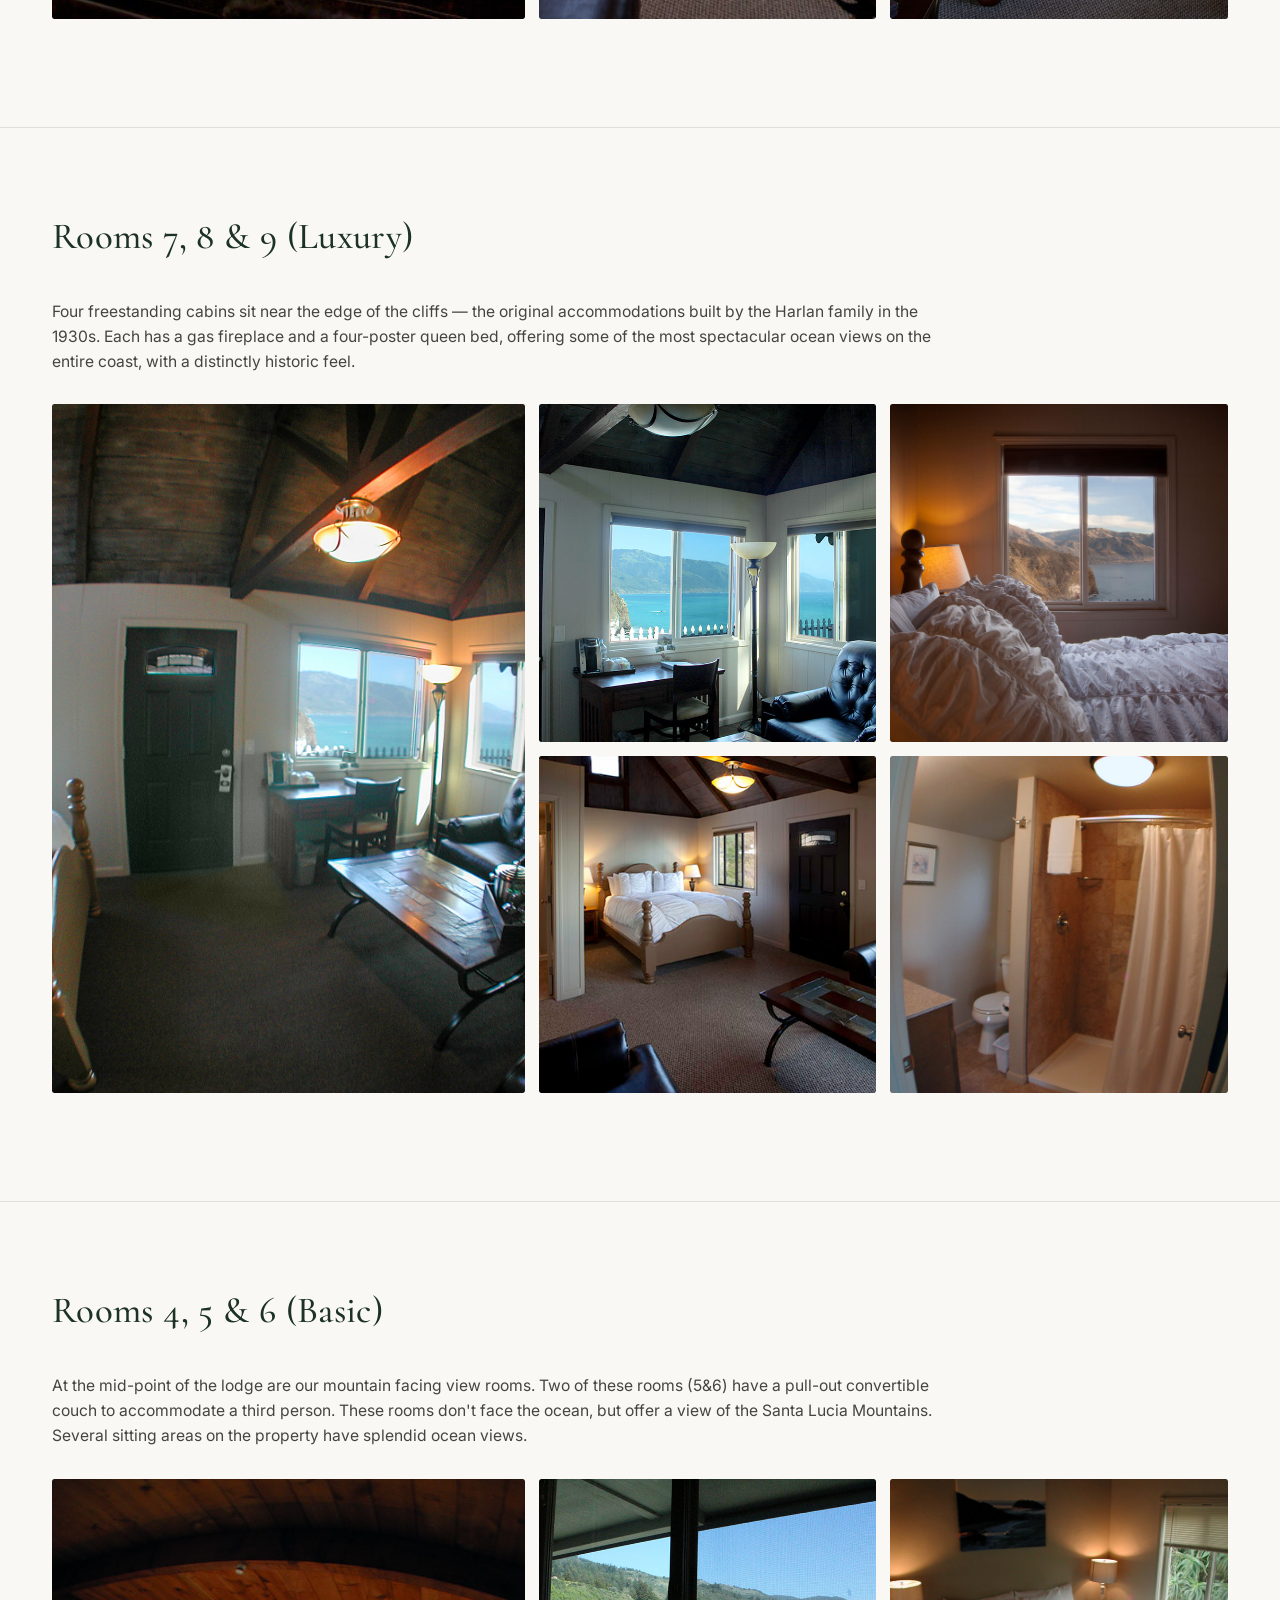
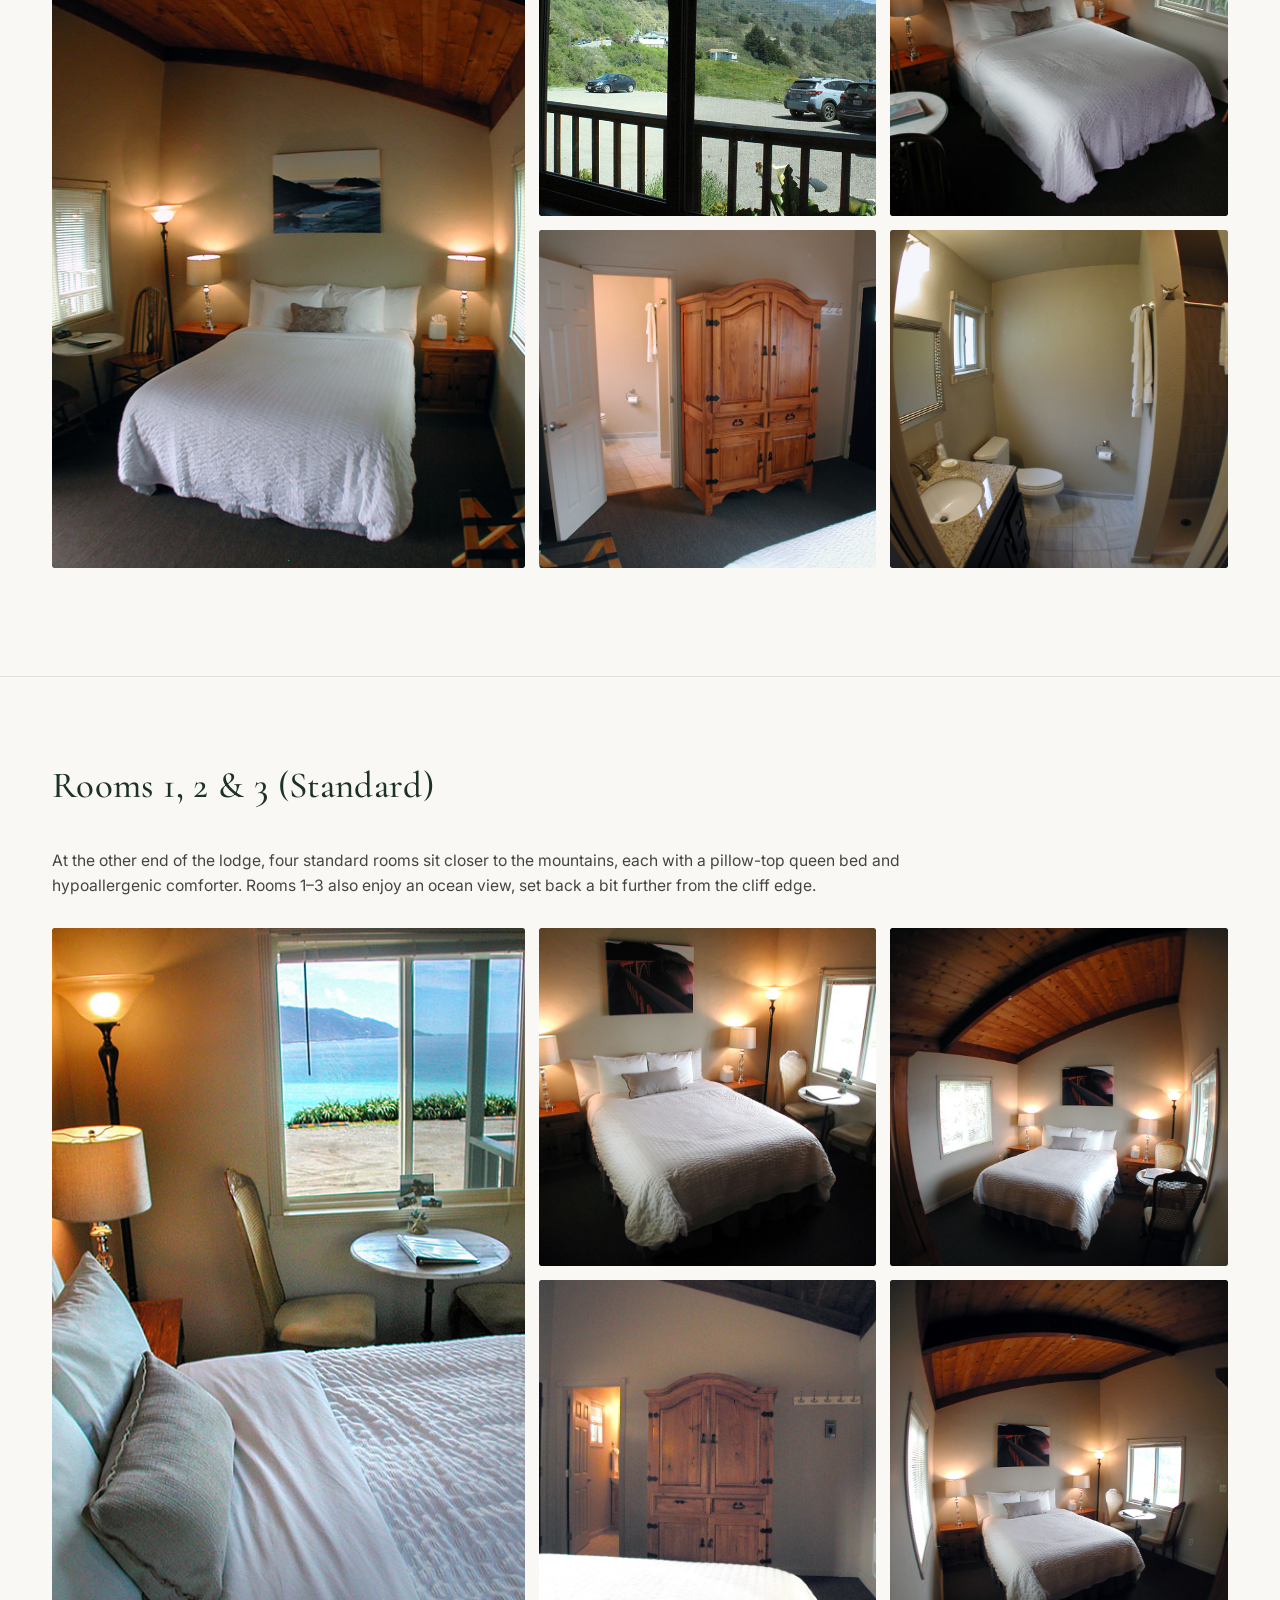
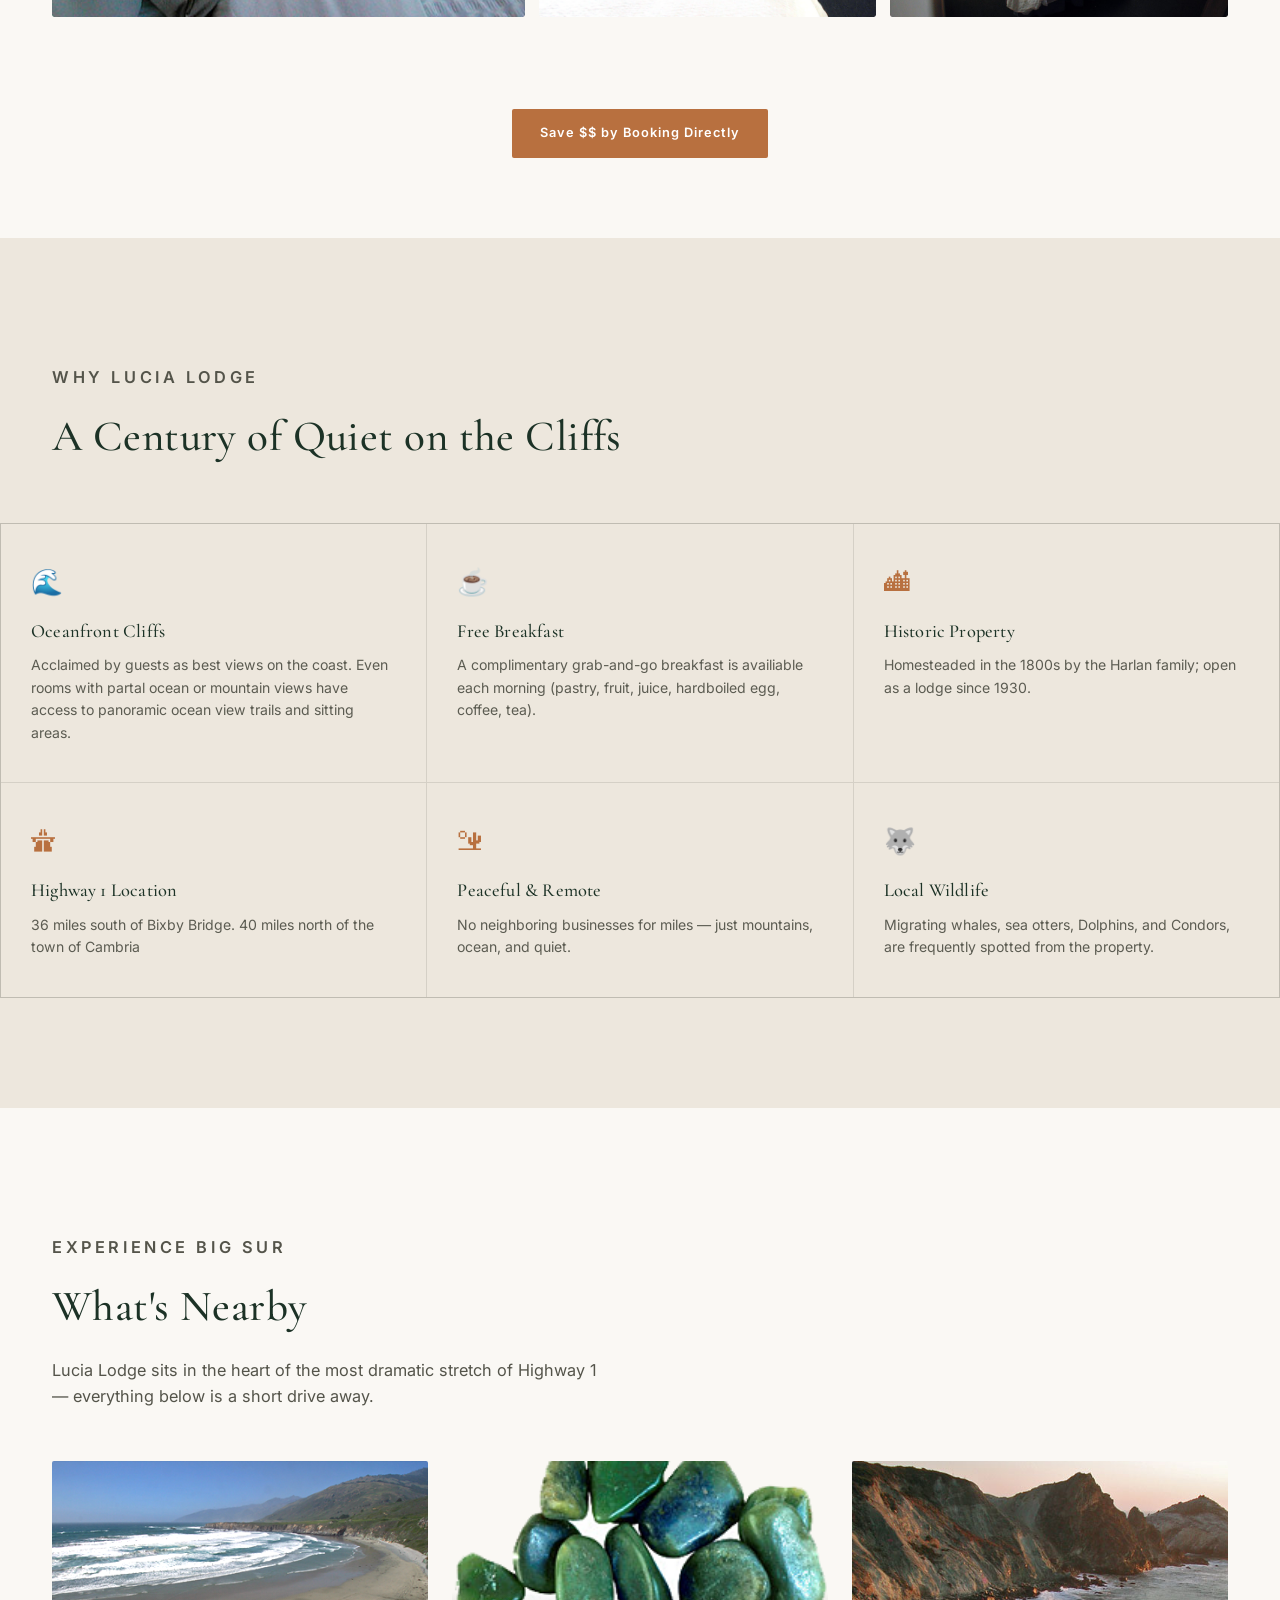
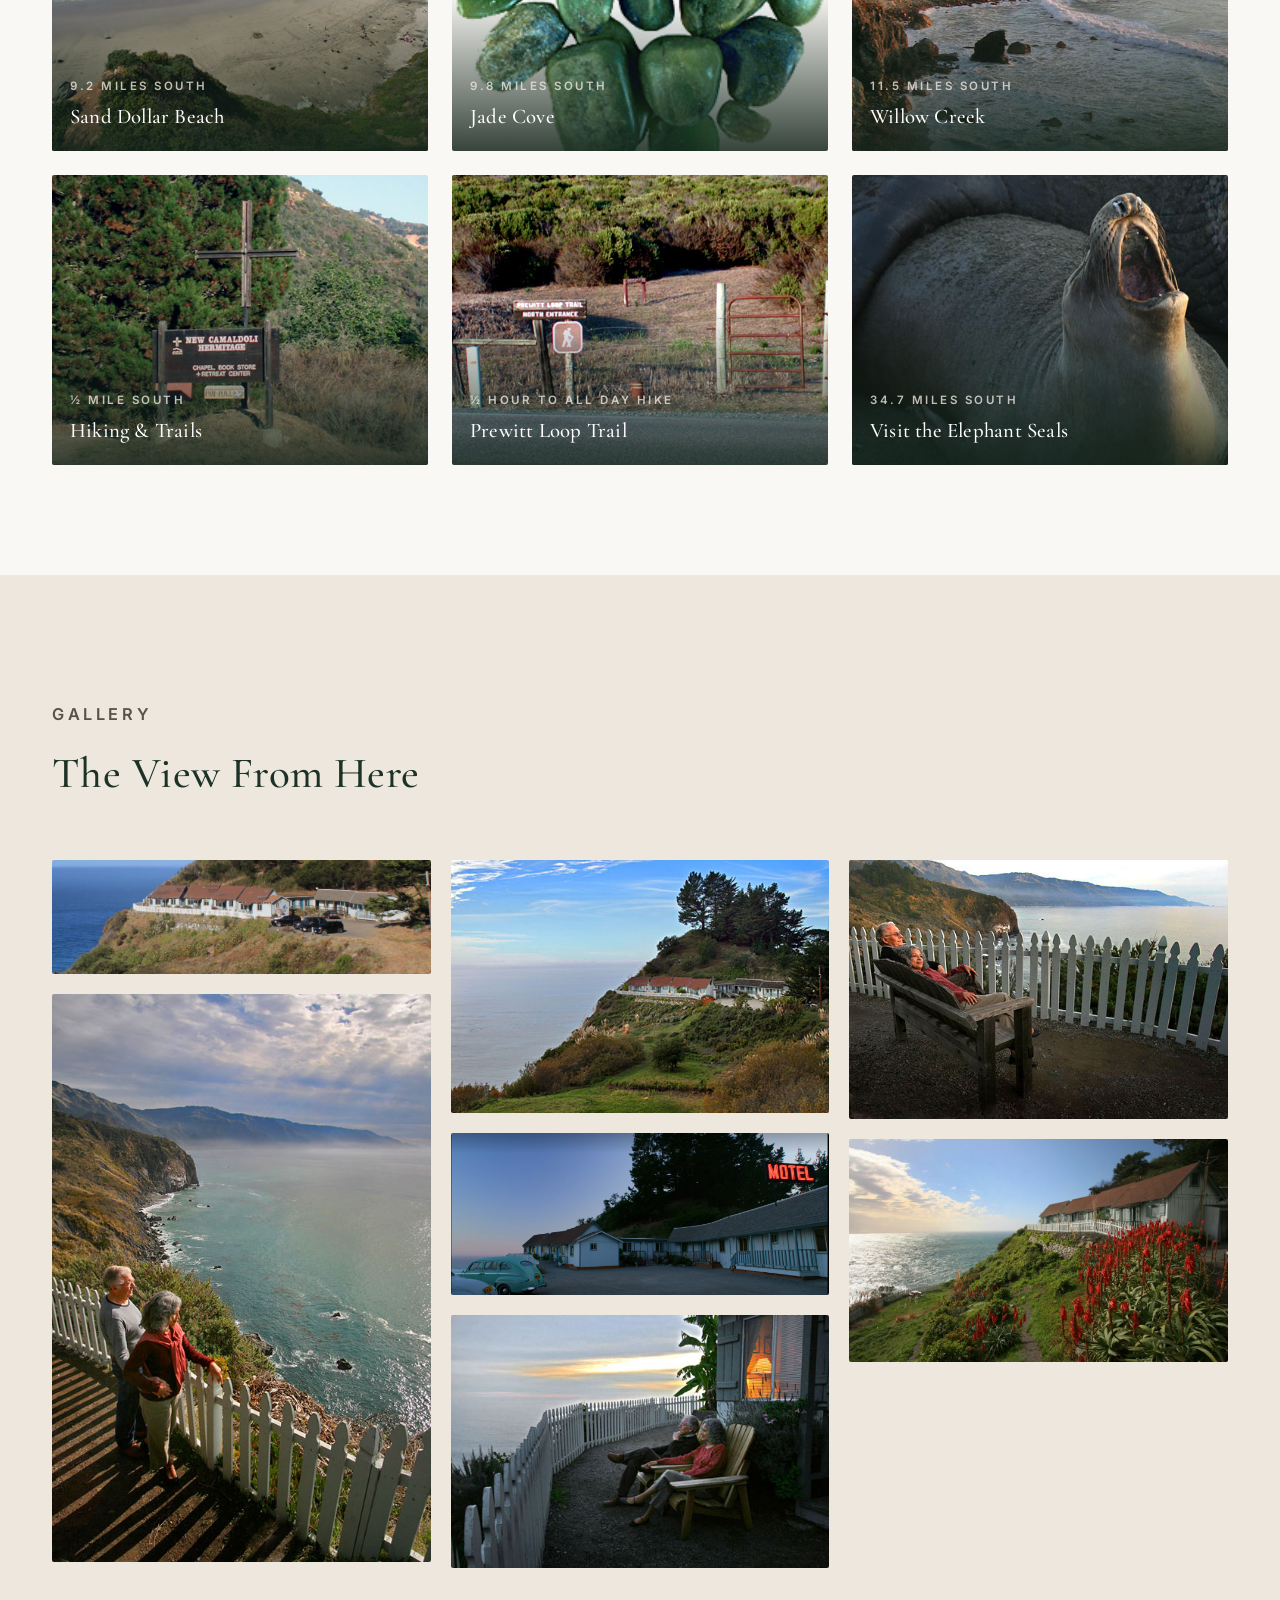
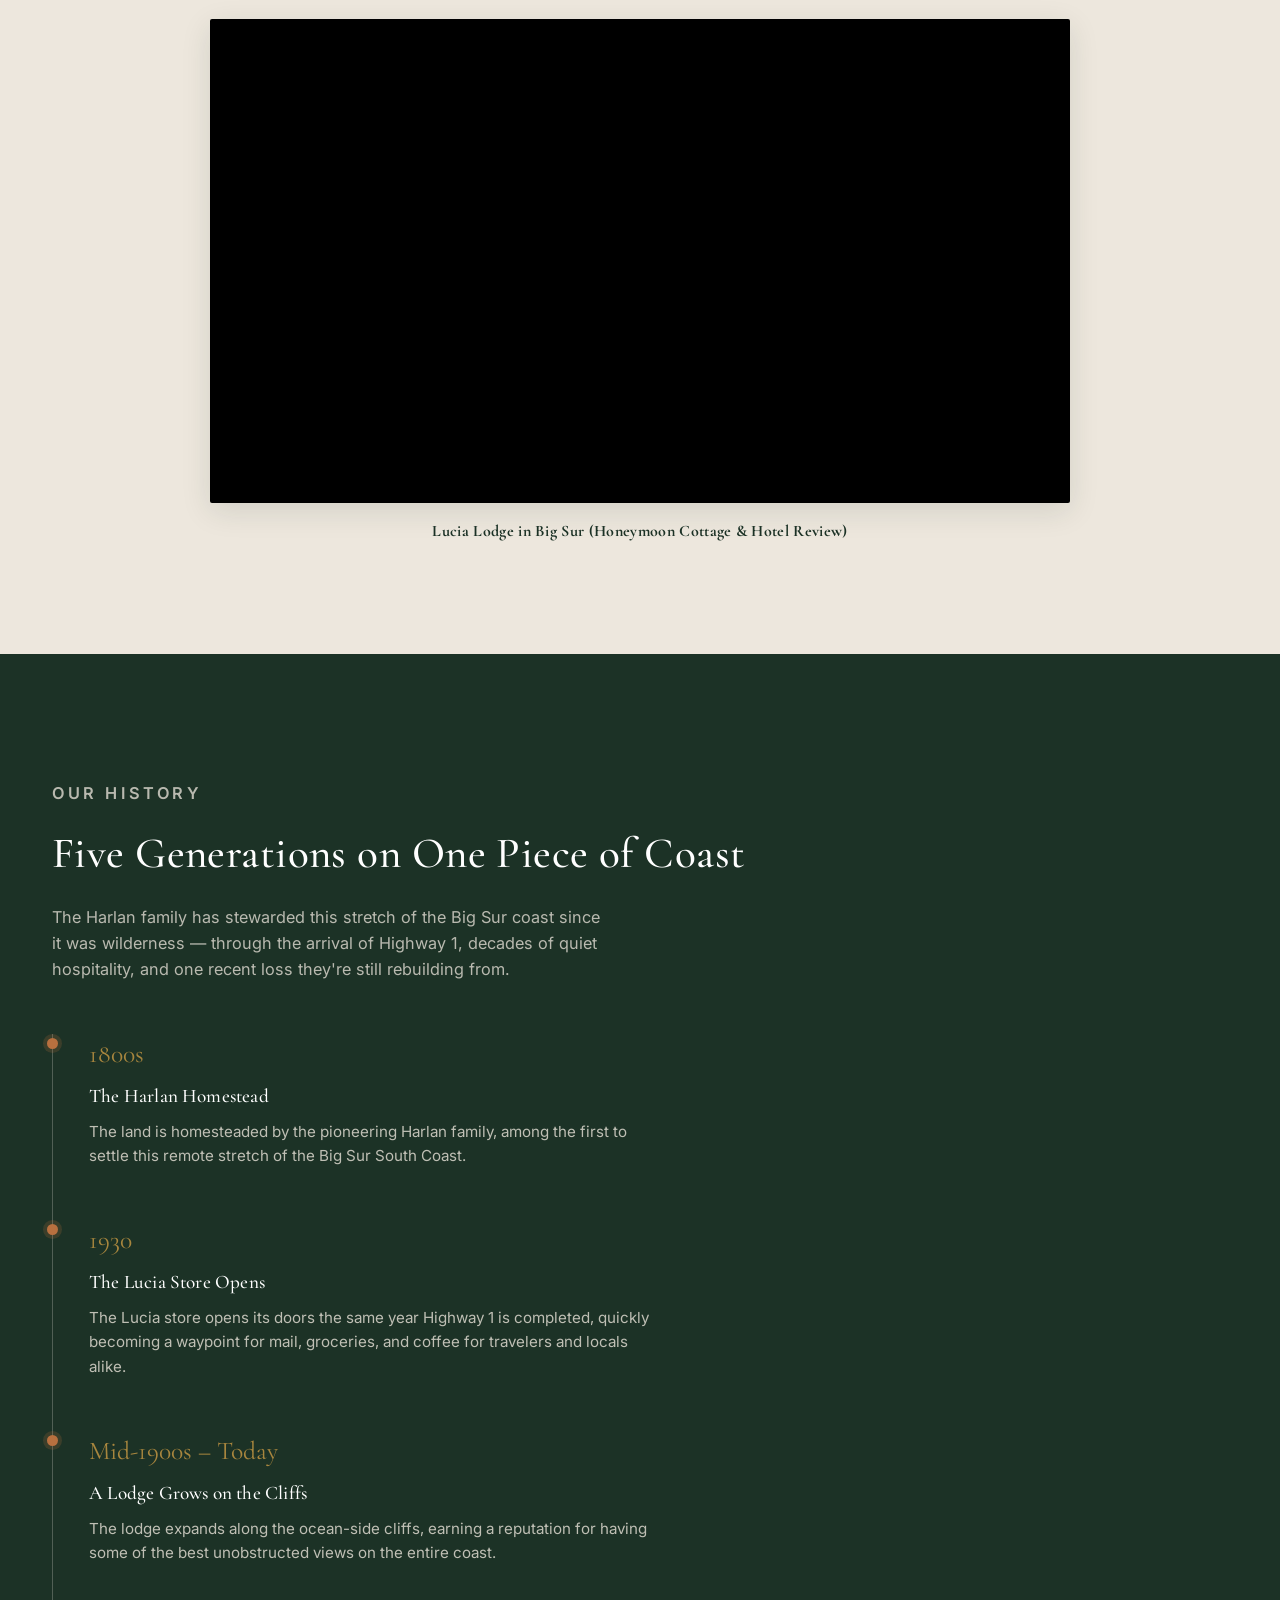
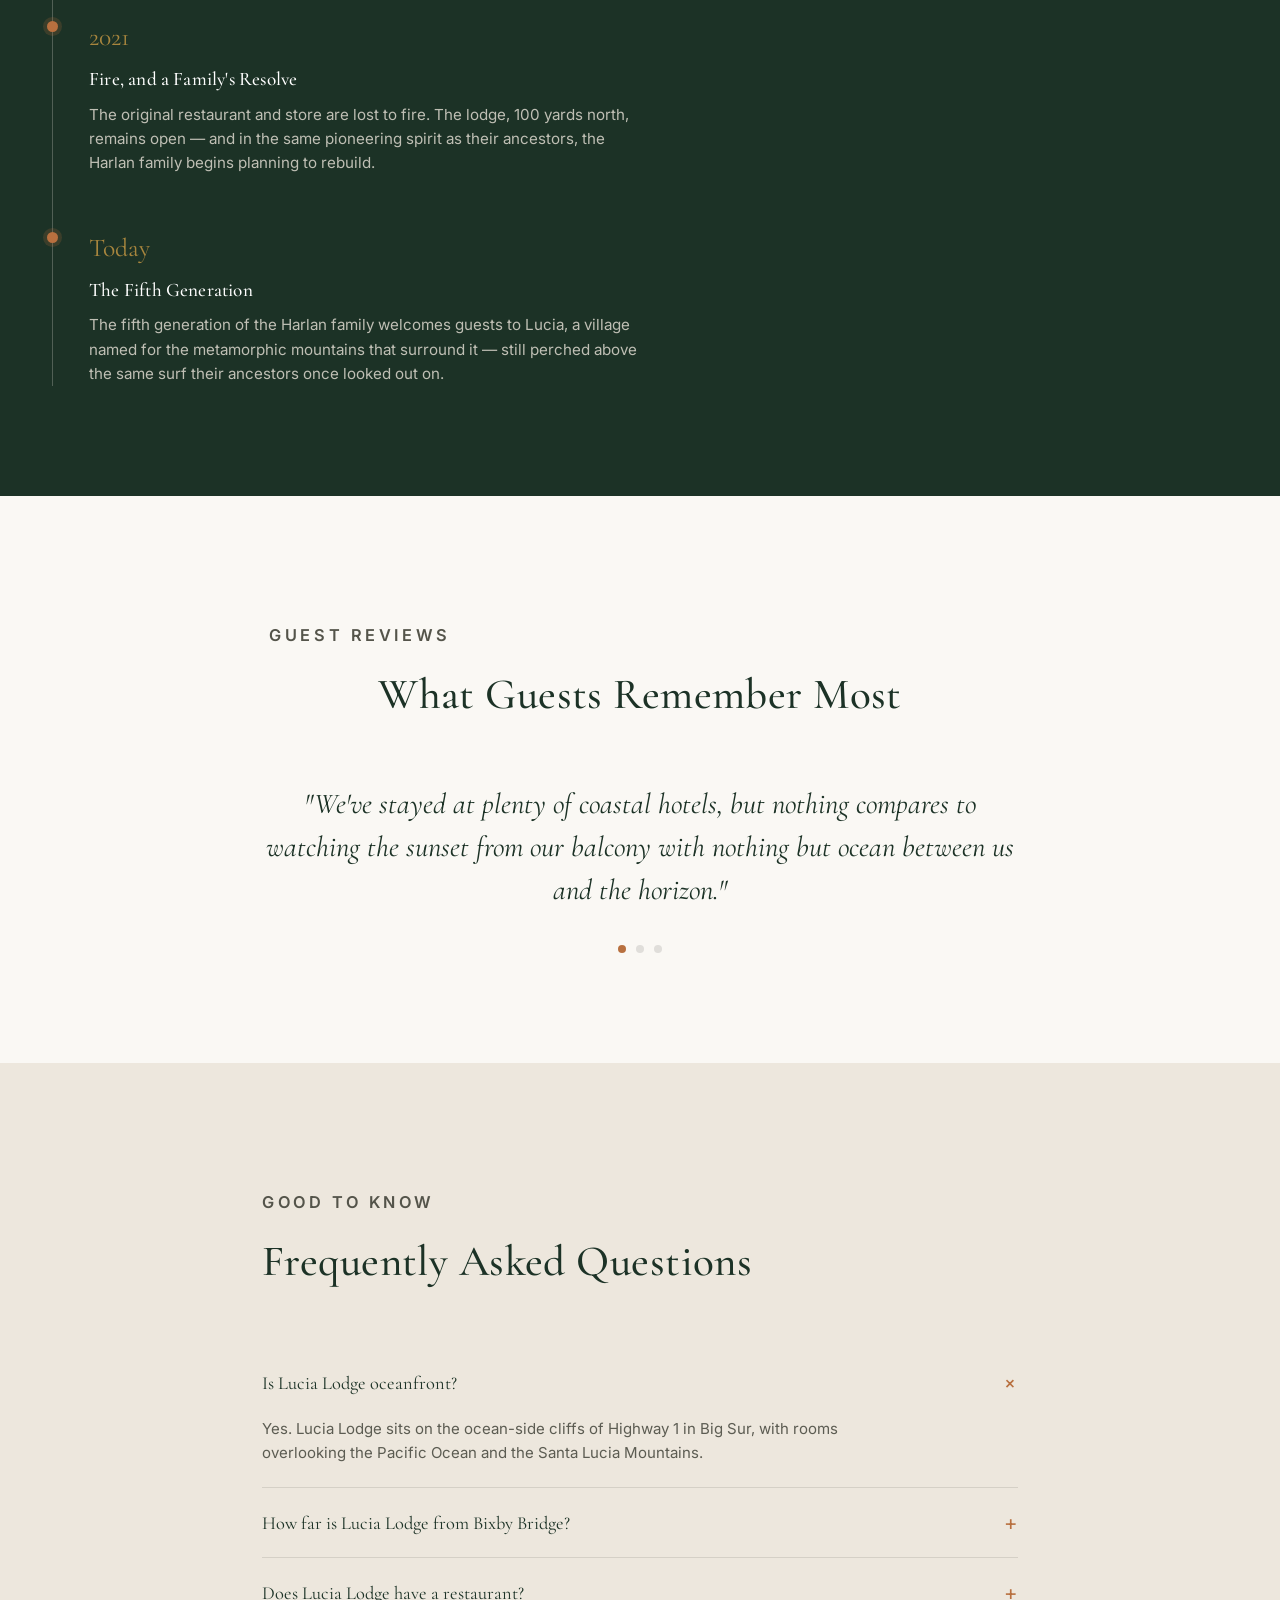
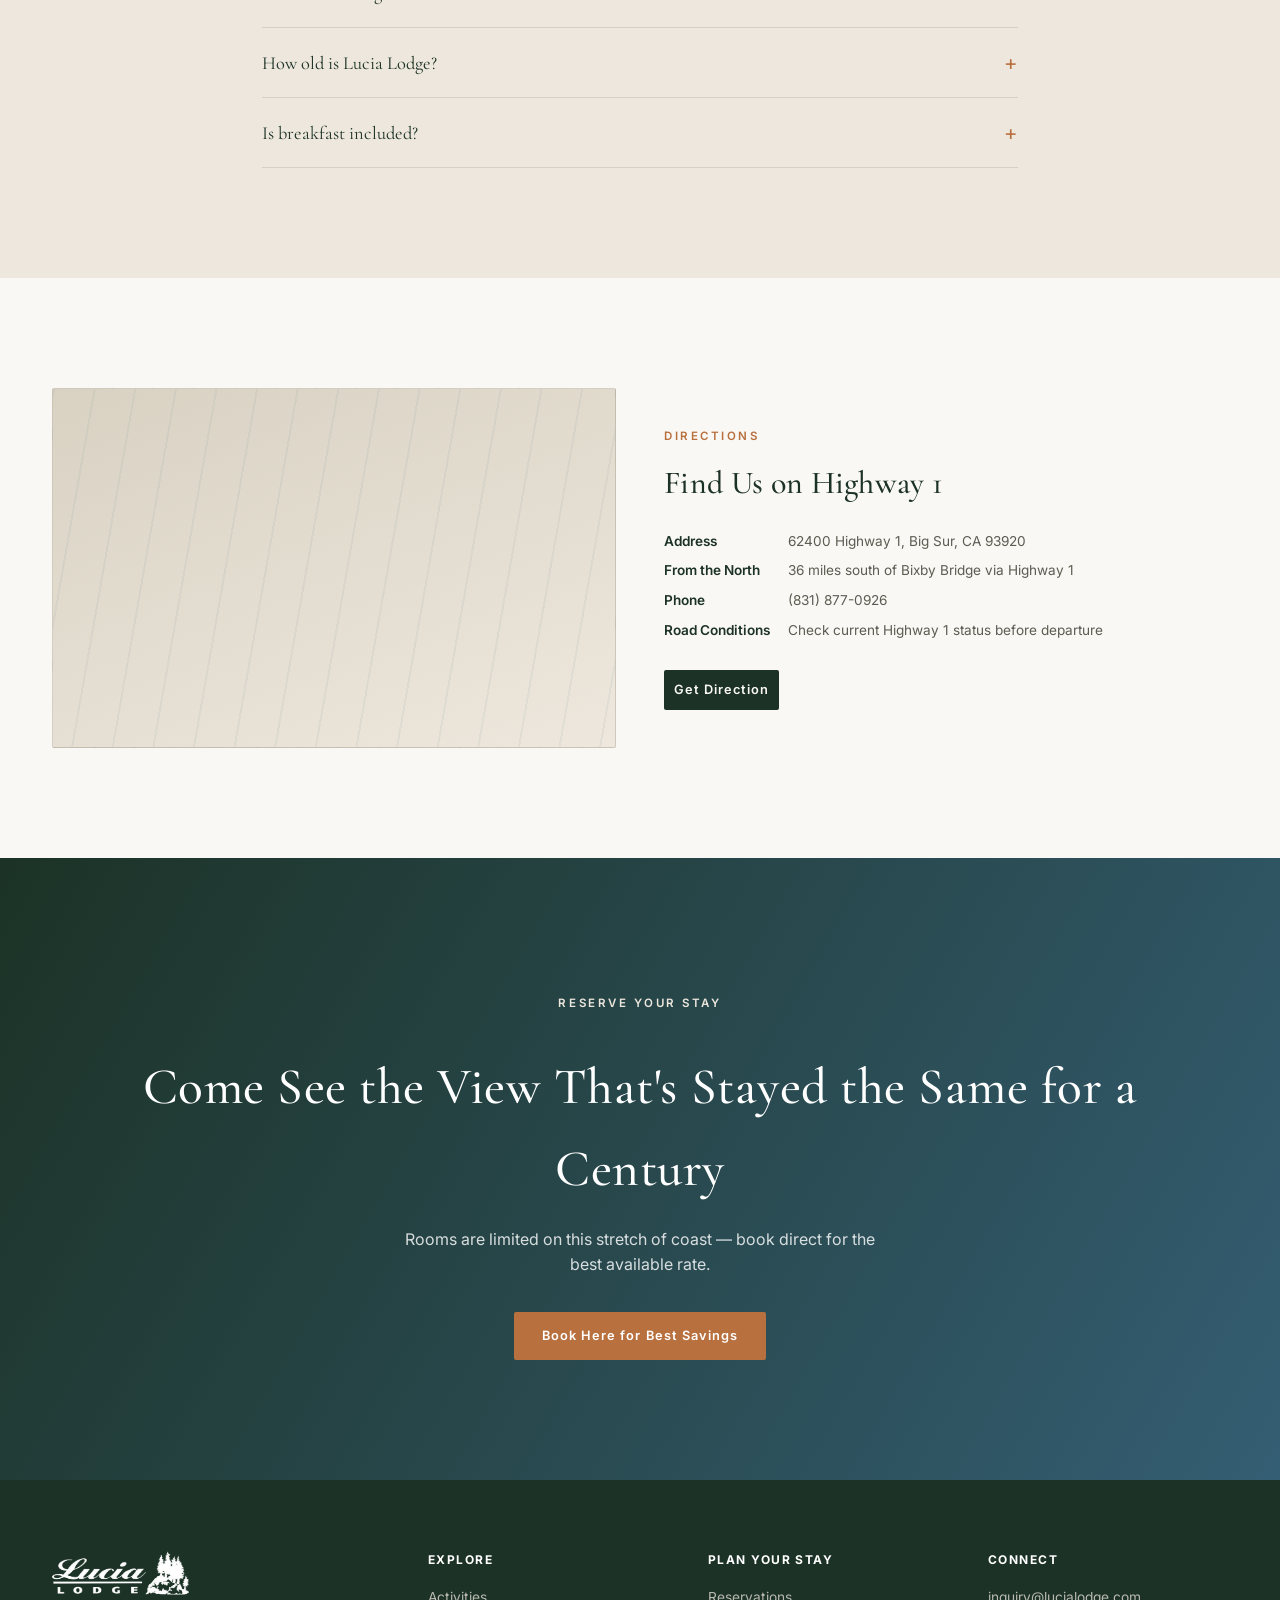
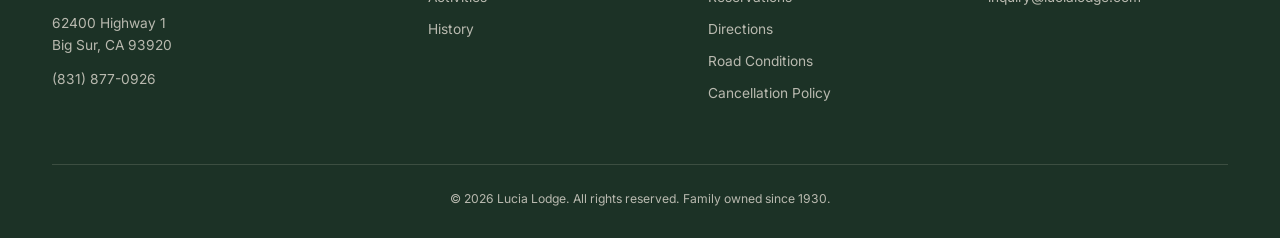
==== commit f80e6dac: "New css 1" ====
--- a/index.html
+++ b/index.html
@@ -286,7 +286,12 @@
       z-index:60; 
     }
   } */
-
+  @media (max-width:920px){
+    .nav-links{ position:fixed; top:0; right:0; height:100vh; width:min(320px,80vw); background:var(--forest-deep); flex-direction:column; justify-content:center; align-items:flex-start; gap:24px; padding:40px; transform:translateX(100%); transition:transform .4s ease; z-index: 55;}
+    .nav-links.open{ transform:translateX(0); }
+    .nav-links a{ color:var(--sand) !important; font-size:1rem; }
+    .nav-toggle{ display:block; z-index:60; }
+  }
   /* ============ HERO SLIDER ============ */
   .hero{
     height:80vh; 
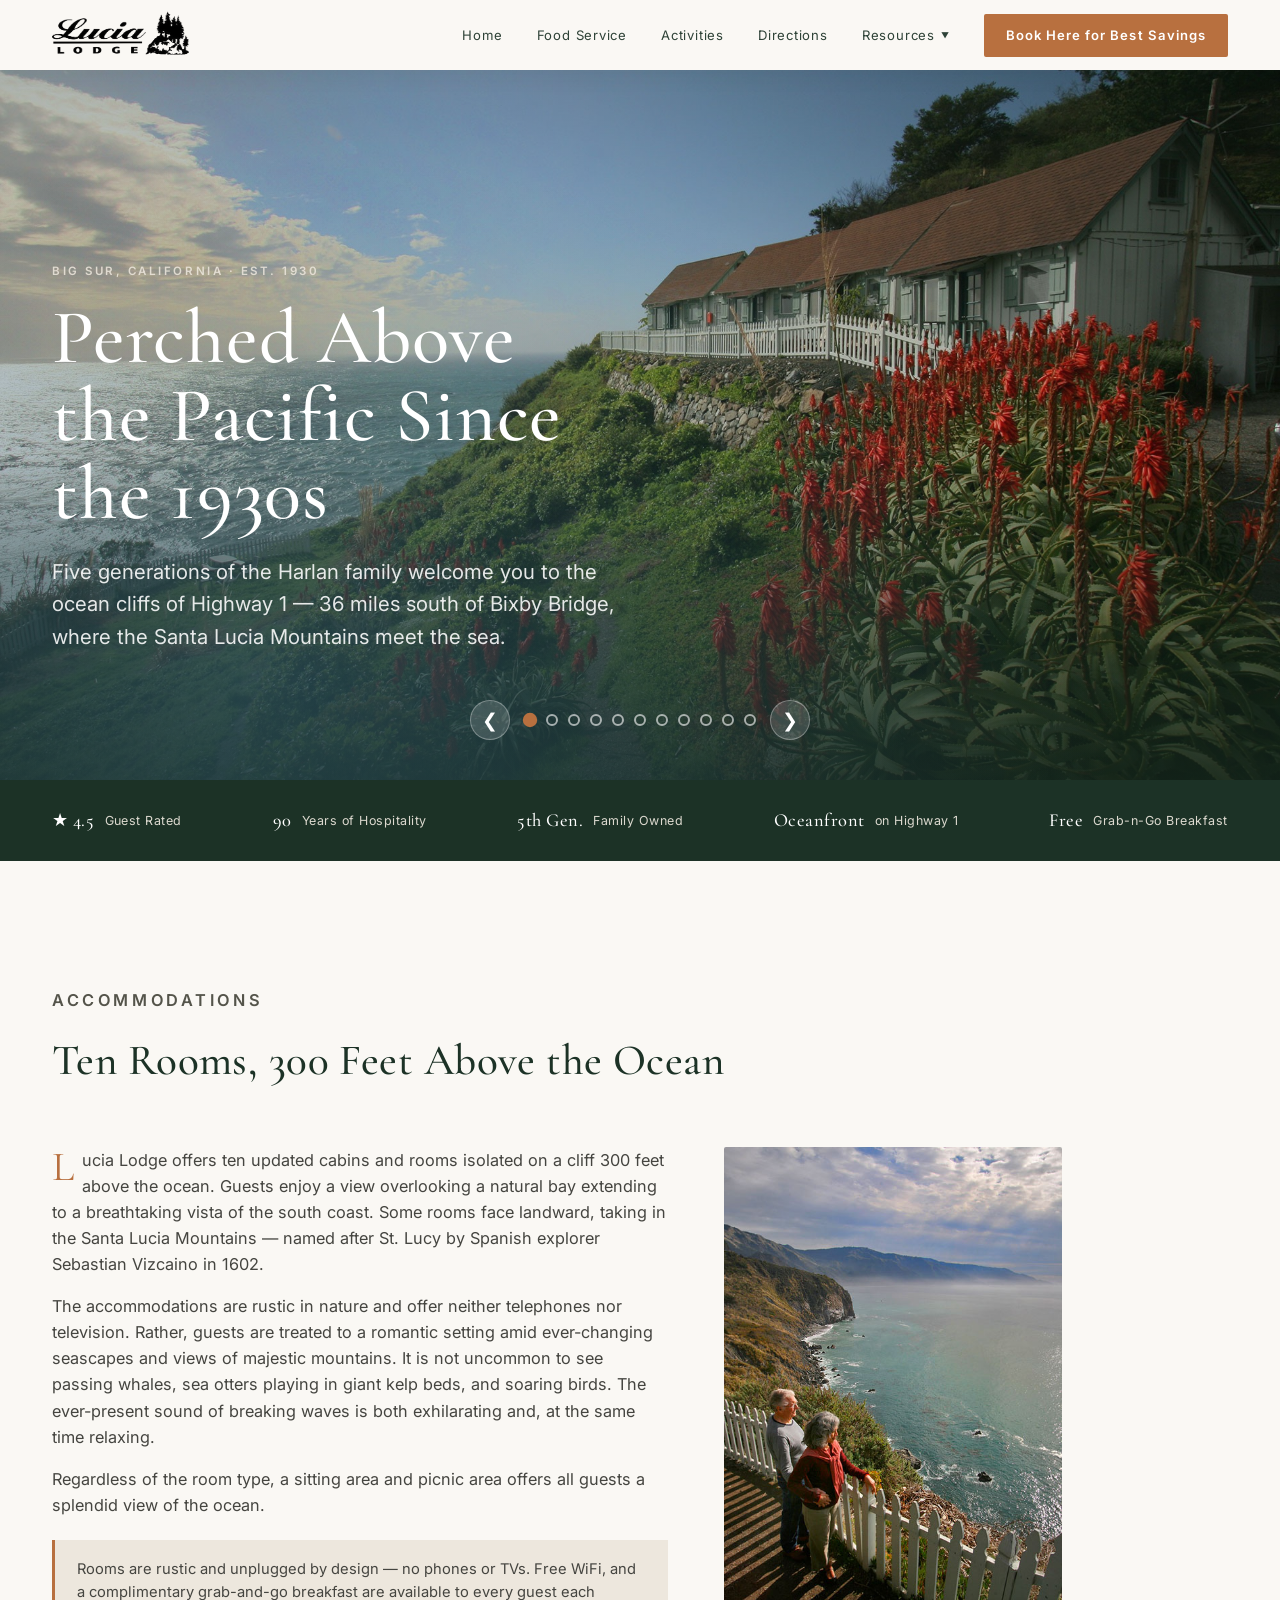
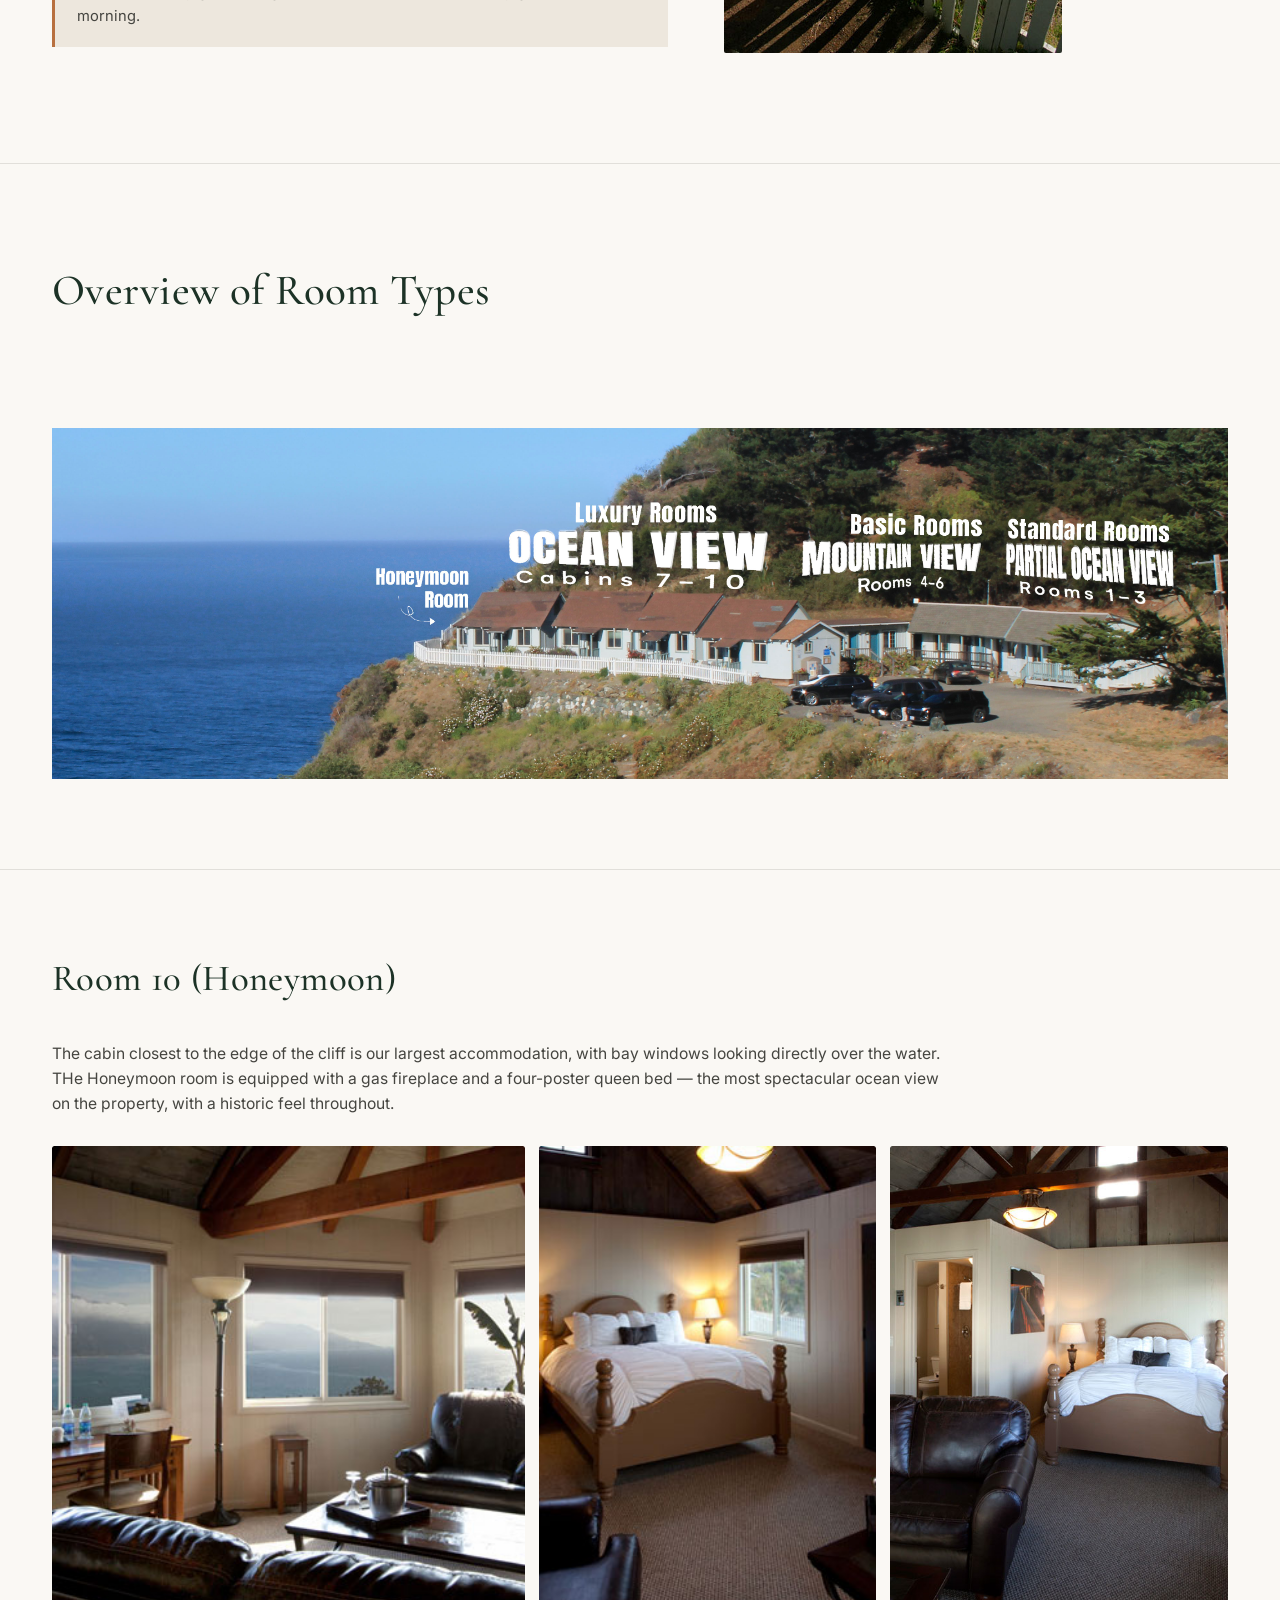
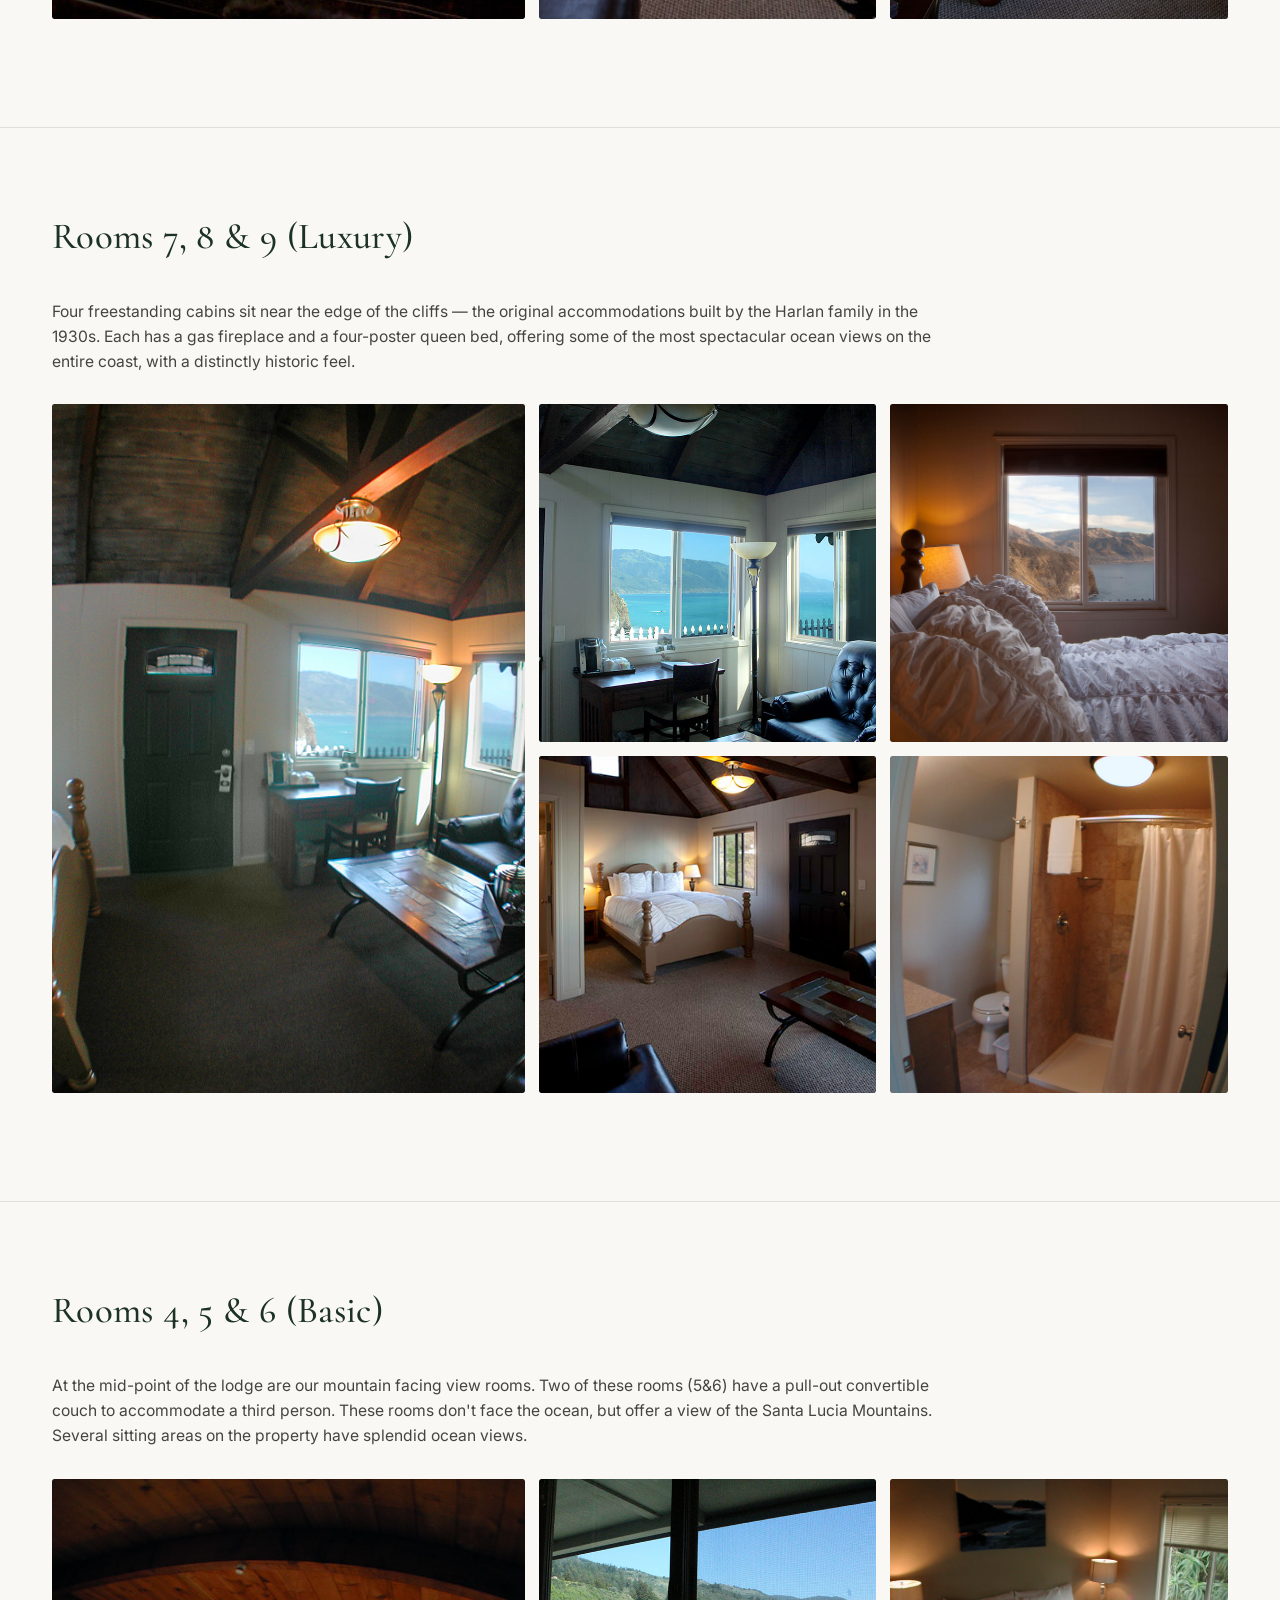
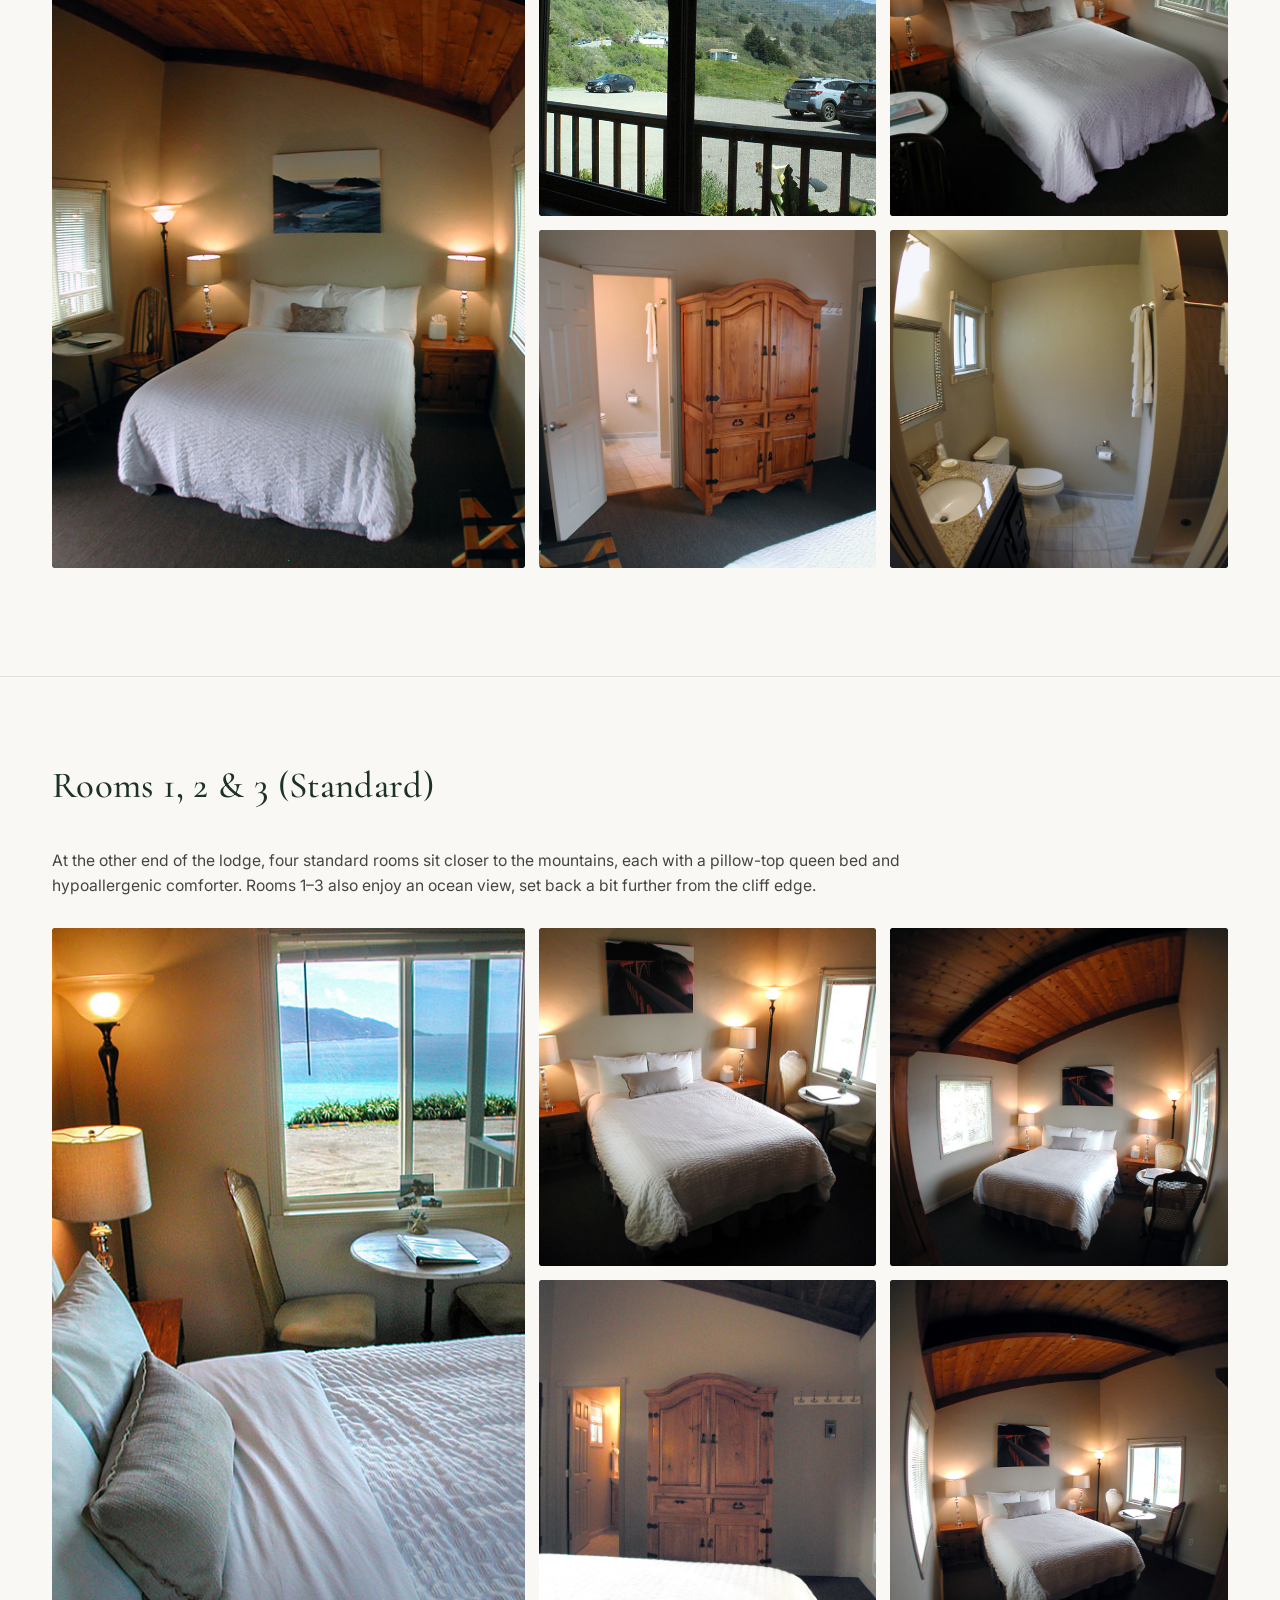
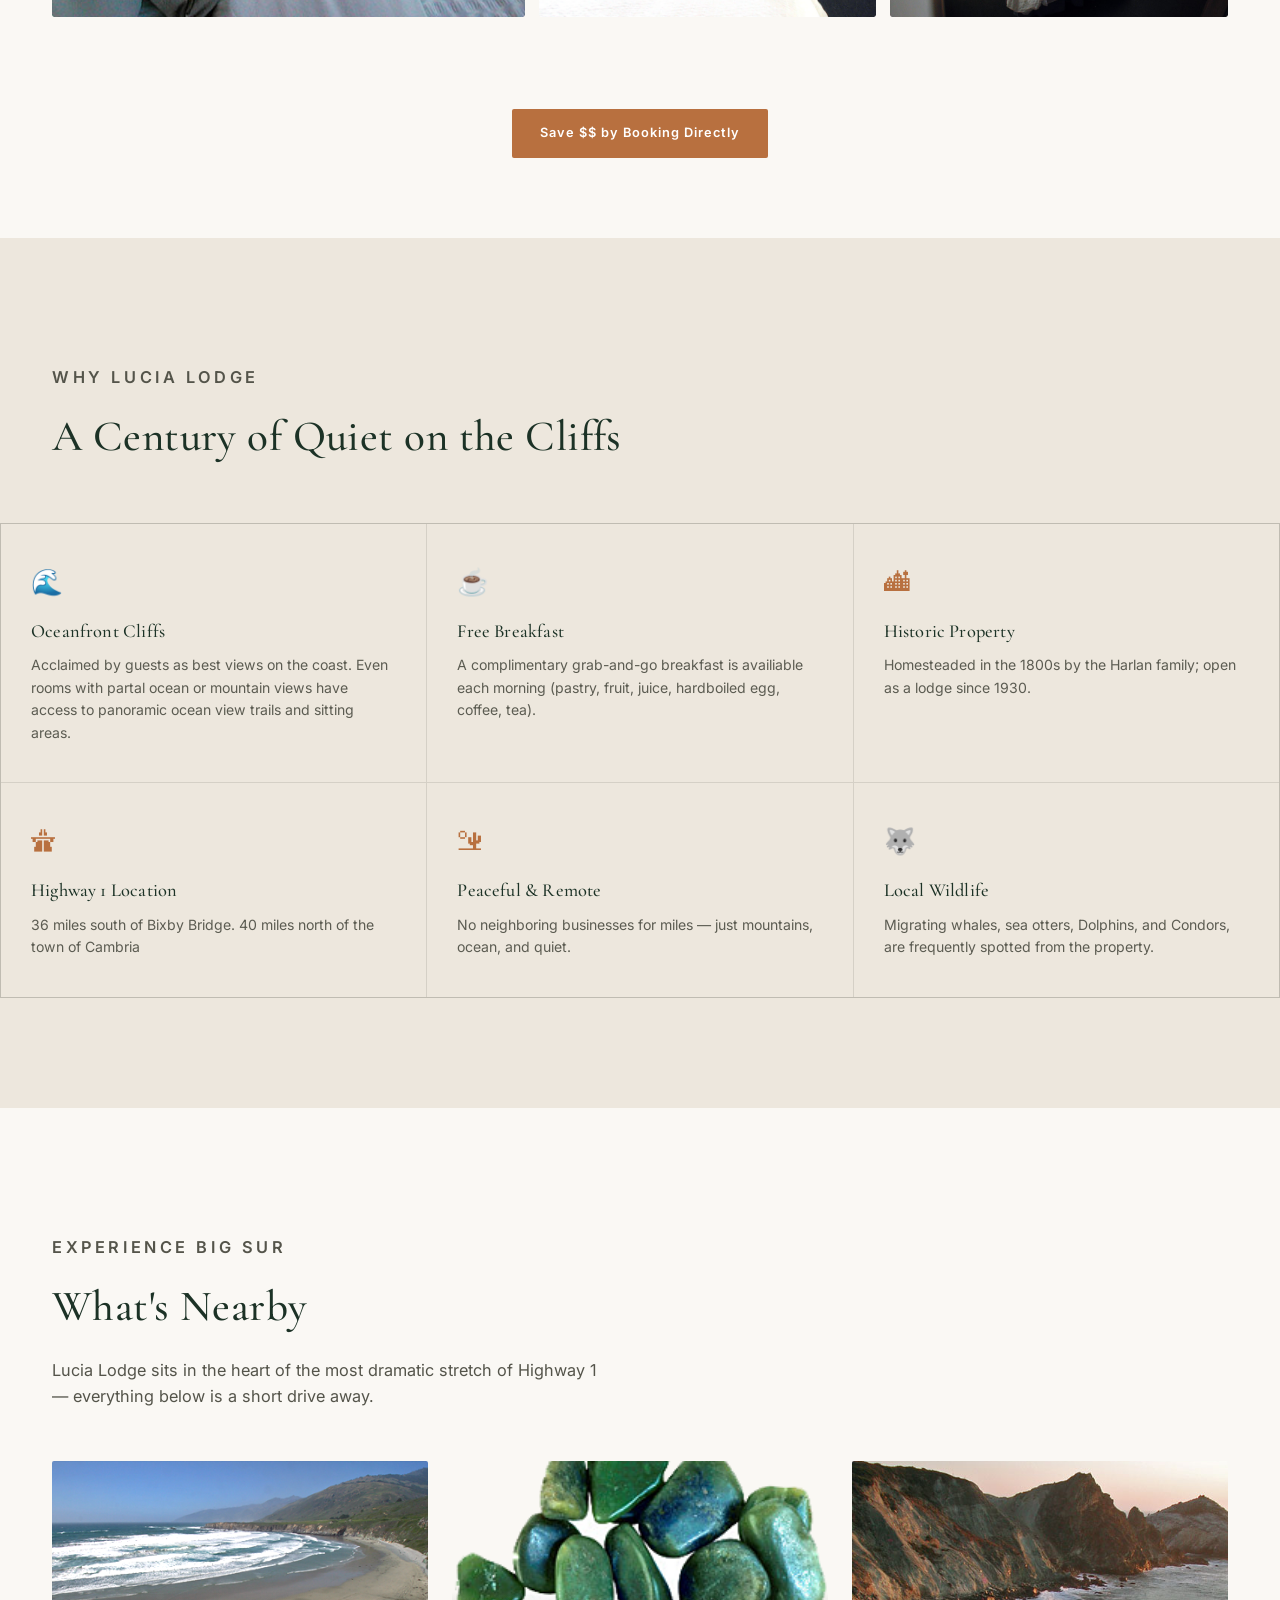
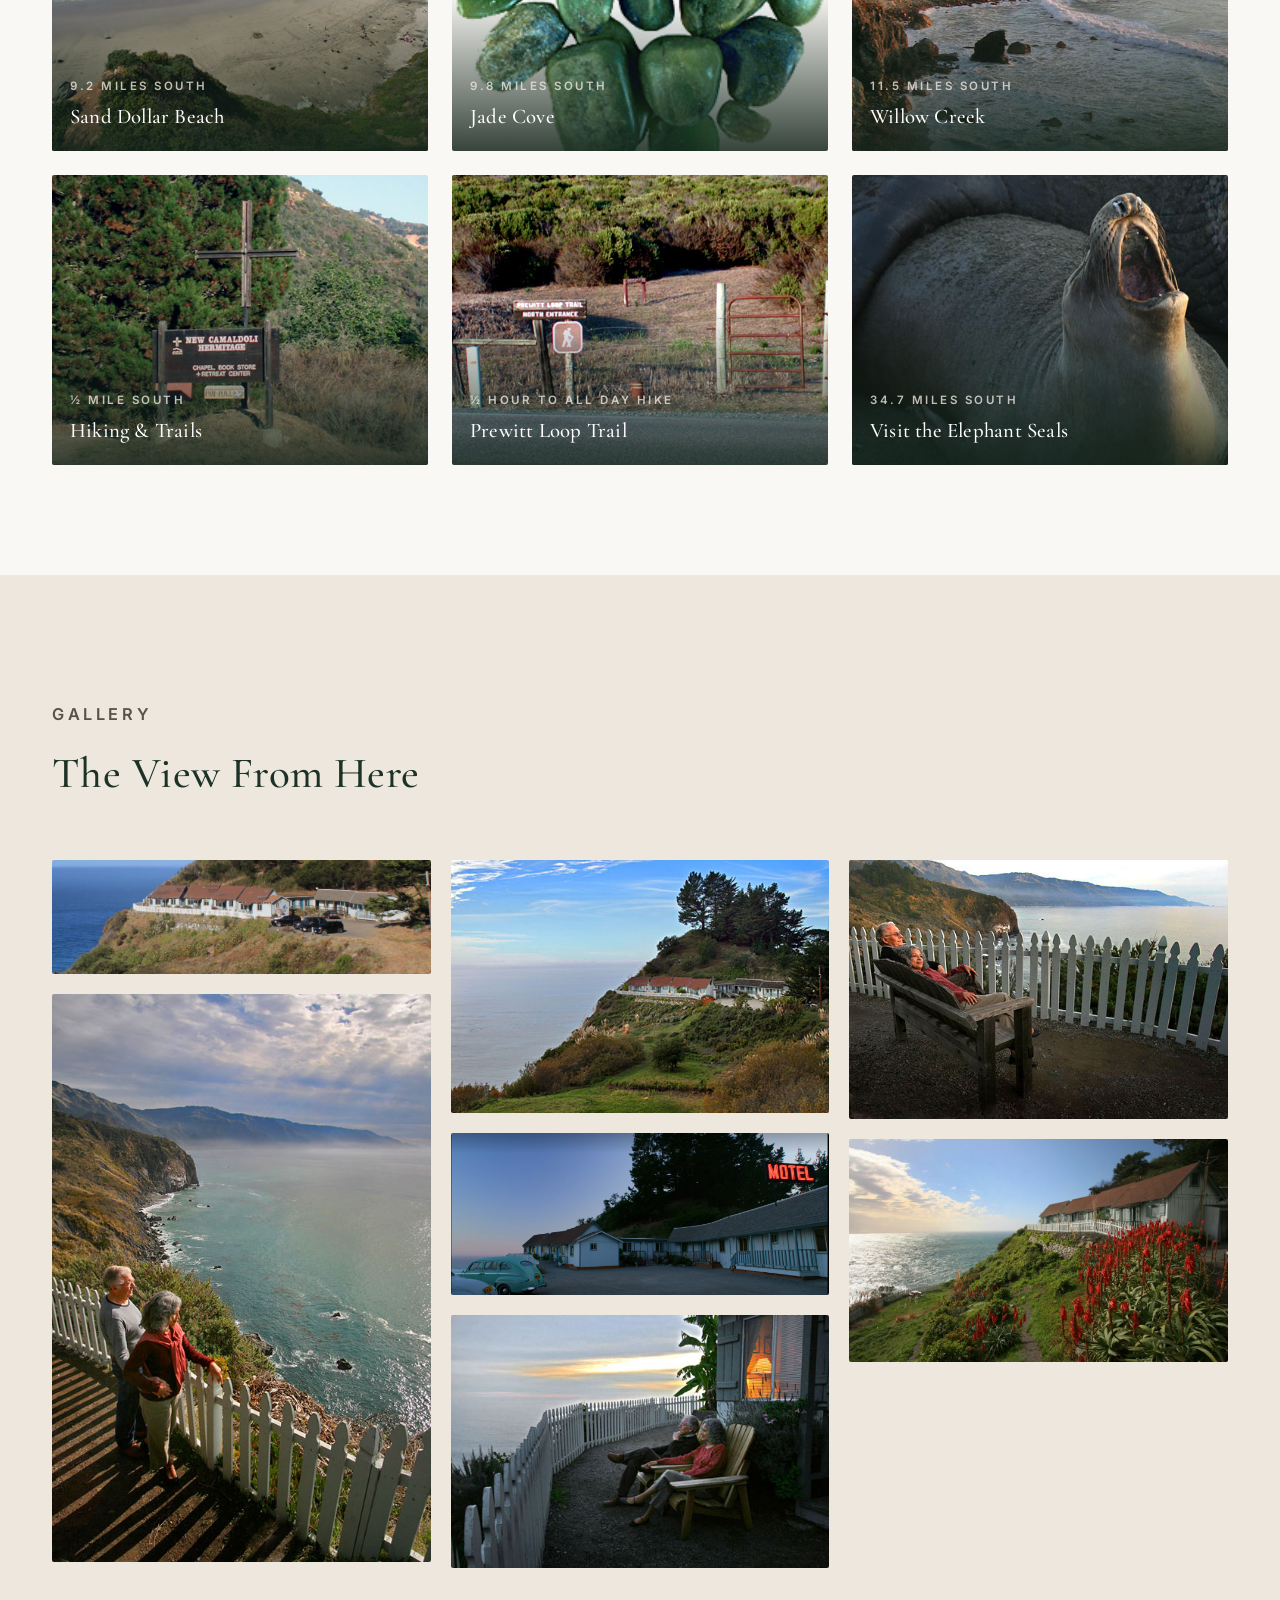
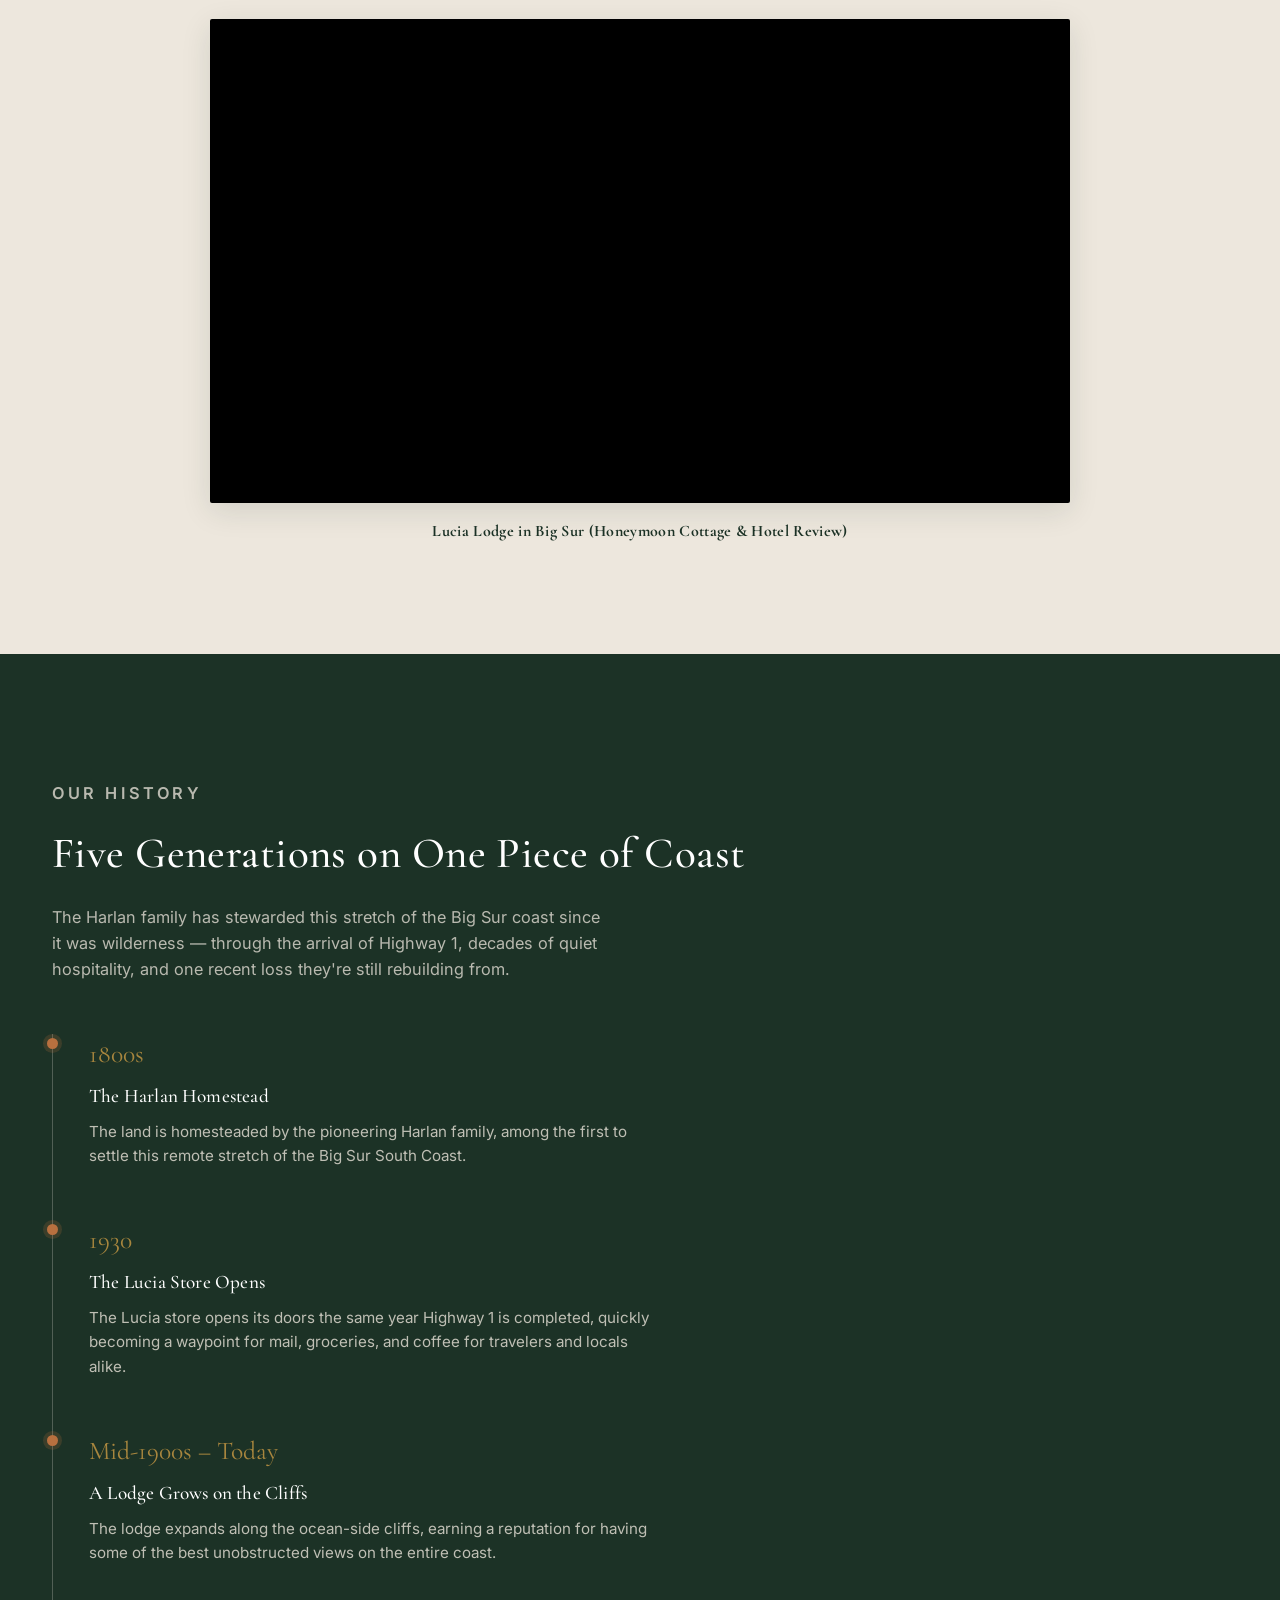
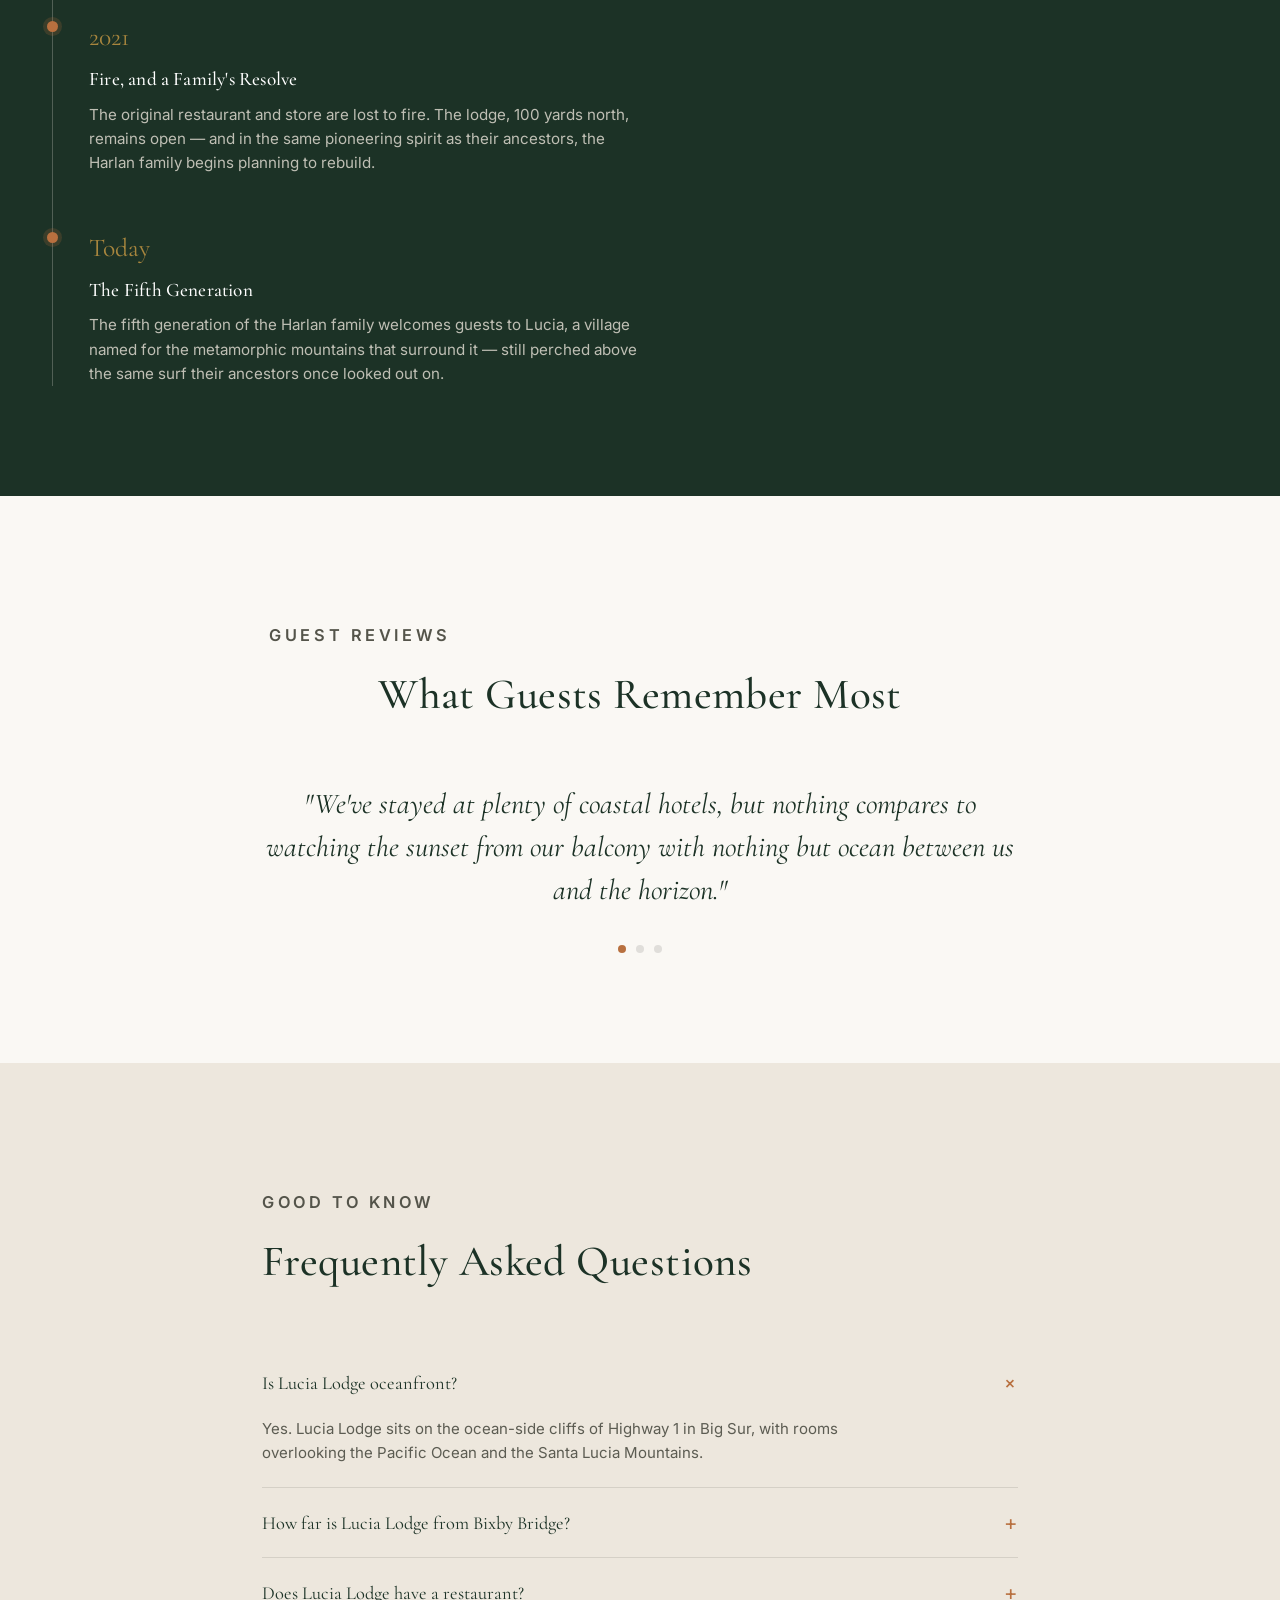
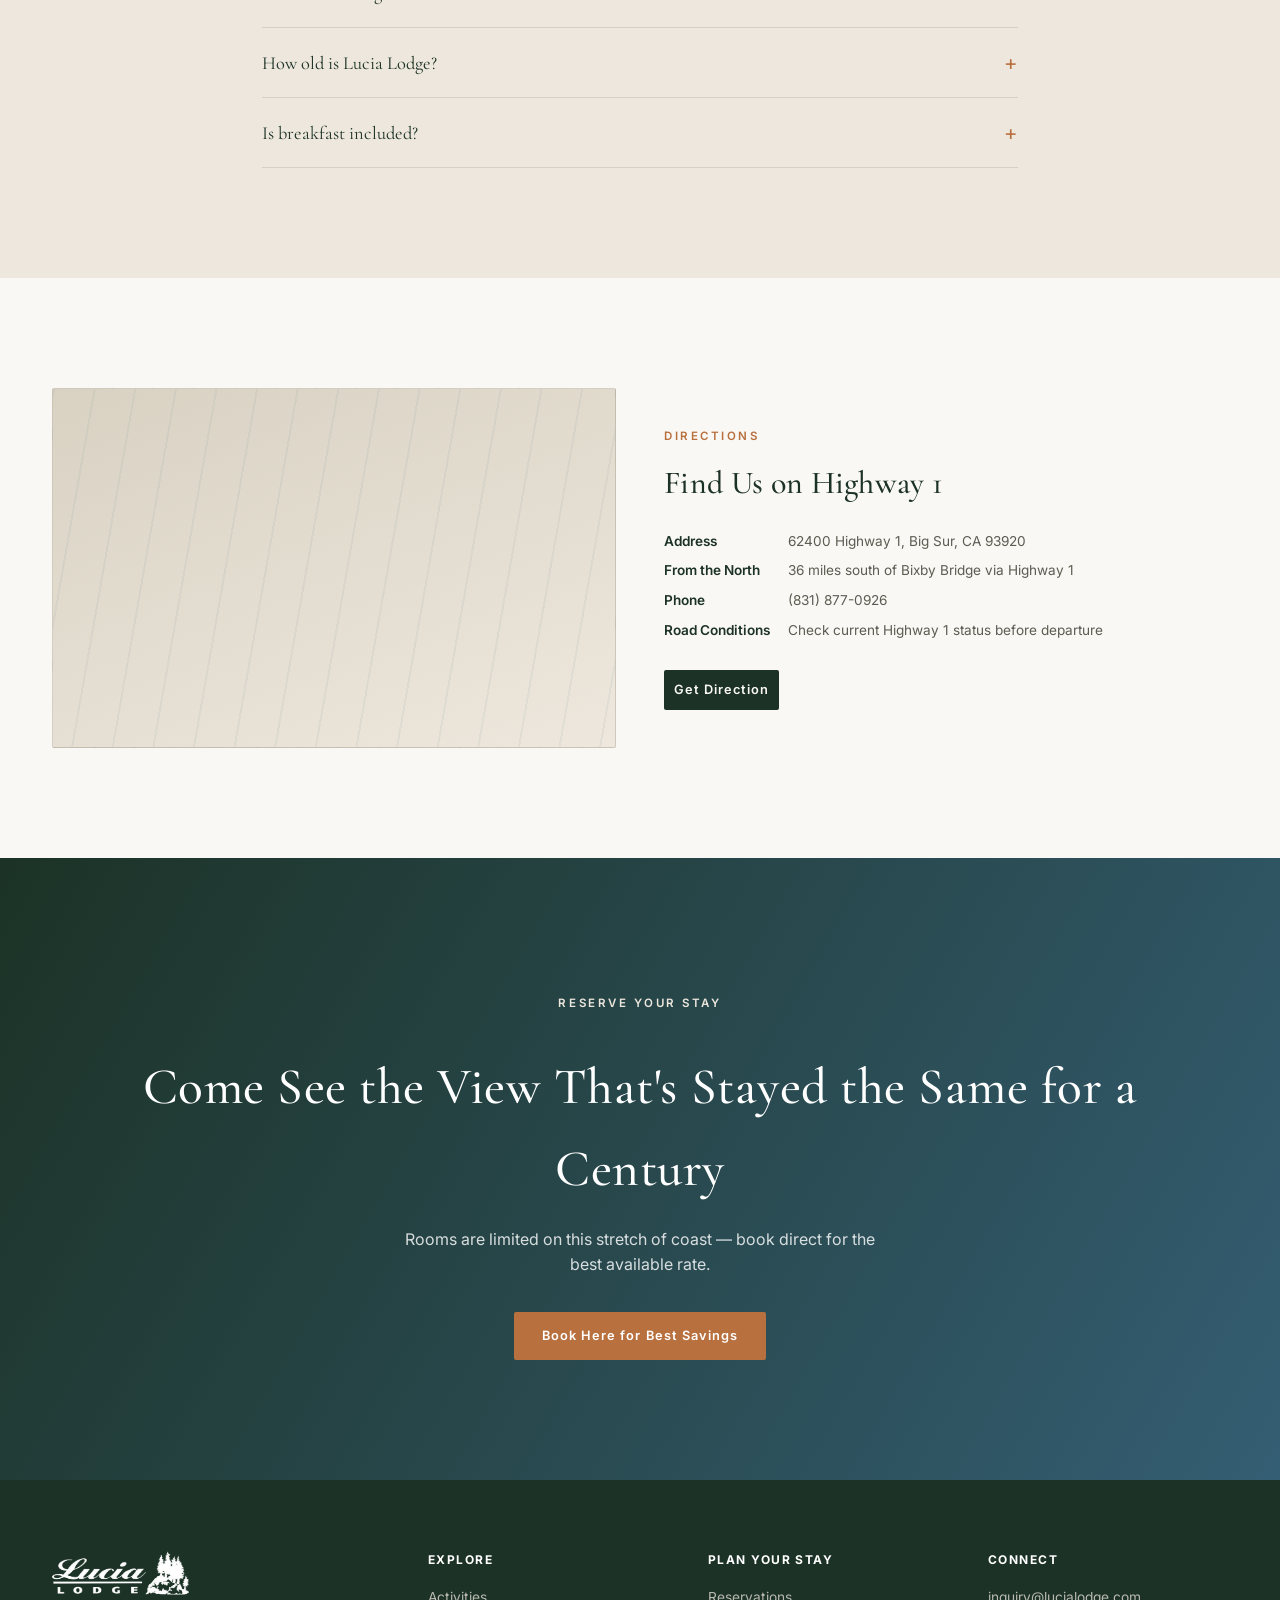
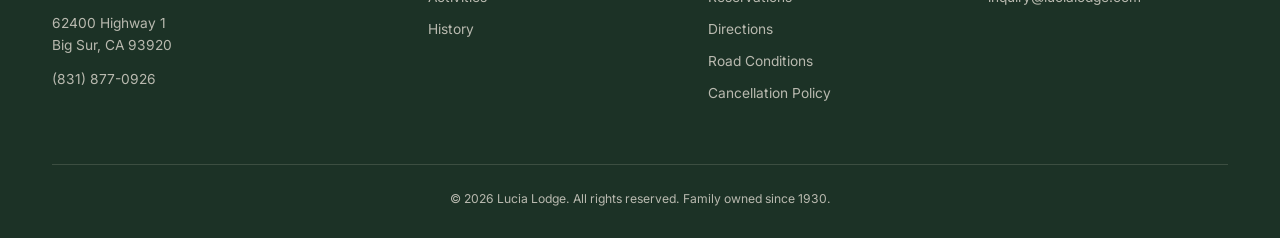
==== commit b2fbe3ea: "New css 2" ====
--- a/index.html
+++ b/index.html
@@ -285,13 +285,13 @@
       display:block; 
       z-index:60; 
     }
-  } */
+  } 
   @media (max-width:920px){
     .nav-links{ position:fixed; top:0; right:0; height:100vh; width:min(320px,80vw); background:var(--forest-deep); flex-direction:column; justify-content:center; align-items:flex-start; gap:24px; padding:40px; transform:translateX(100%); transition:transform .4s ease; z-index: 55;}
     .nav-links.open{ transform:translateX(0); }
     .nav-links a{ color:var(--sand) !important; font-size:1rem; }
     .nav-toggle{ display:block; z-index:60; }
-  }
+  }*/
   /* ============ HERO SLIDER ============ */
   .hero{
     height:80vh; 
--- a/nav.css
+++ b/nav.css
@@ -255,6 +255,7 @@
     transition:transform 0.4s ease;
     overflow-y: auto;
     box-shadow: -8px 0 30px rgba(0,0,0,0.2);
+    z-index: 55;
   }
   .nav-links.open{ 
     transform:translateX(0); 
